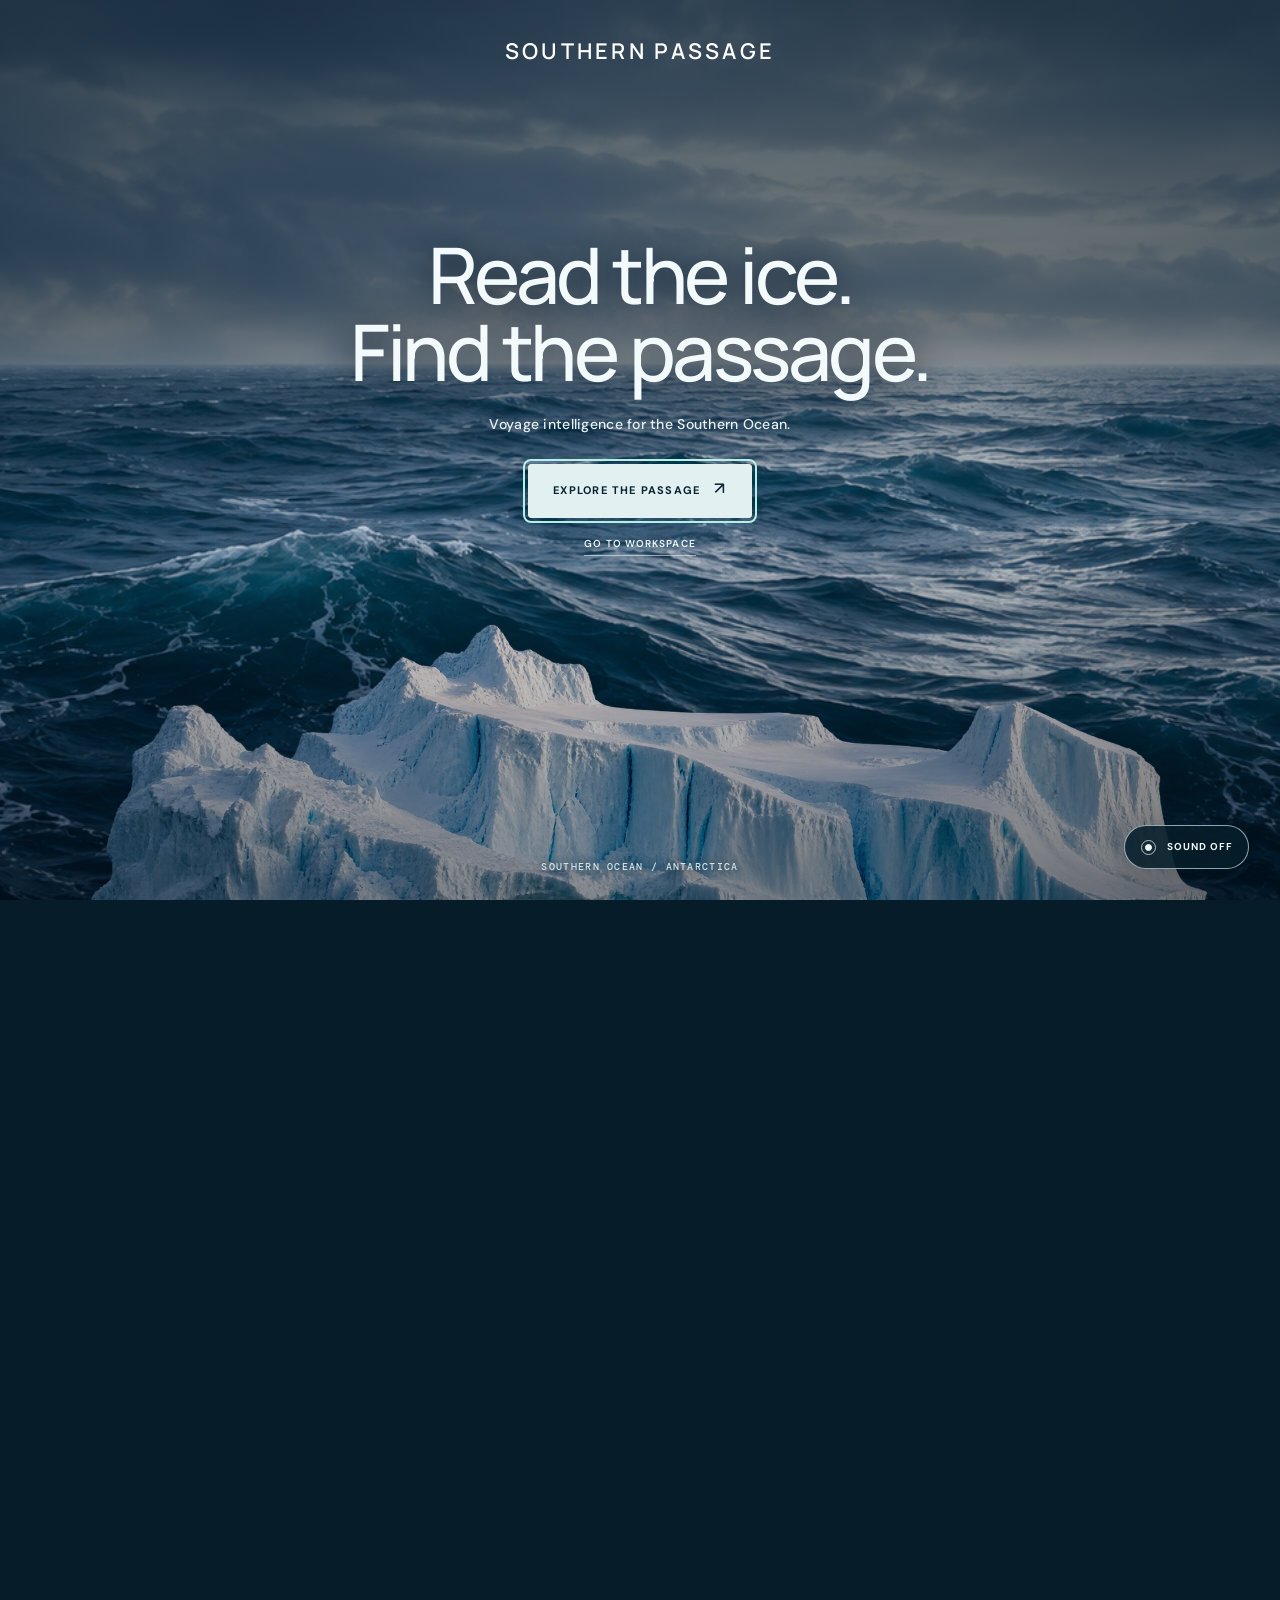
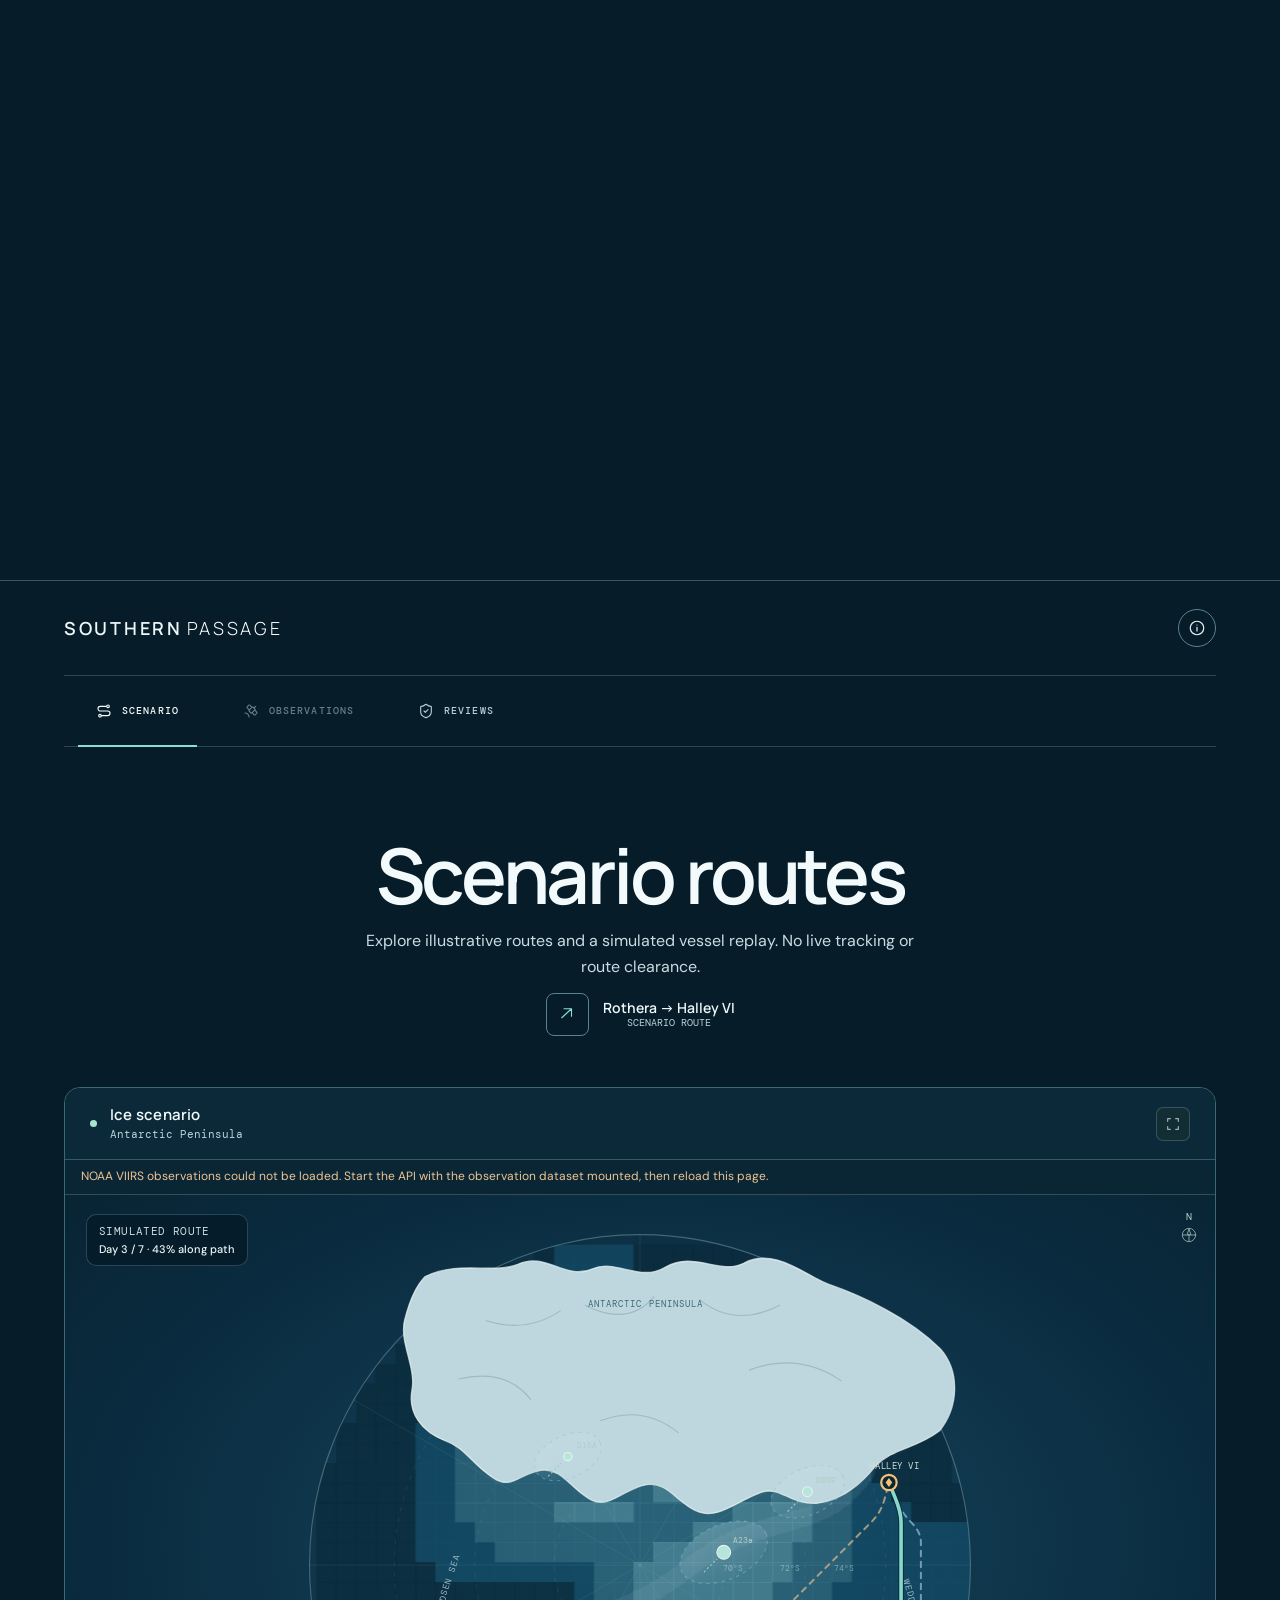
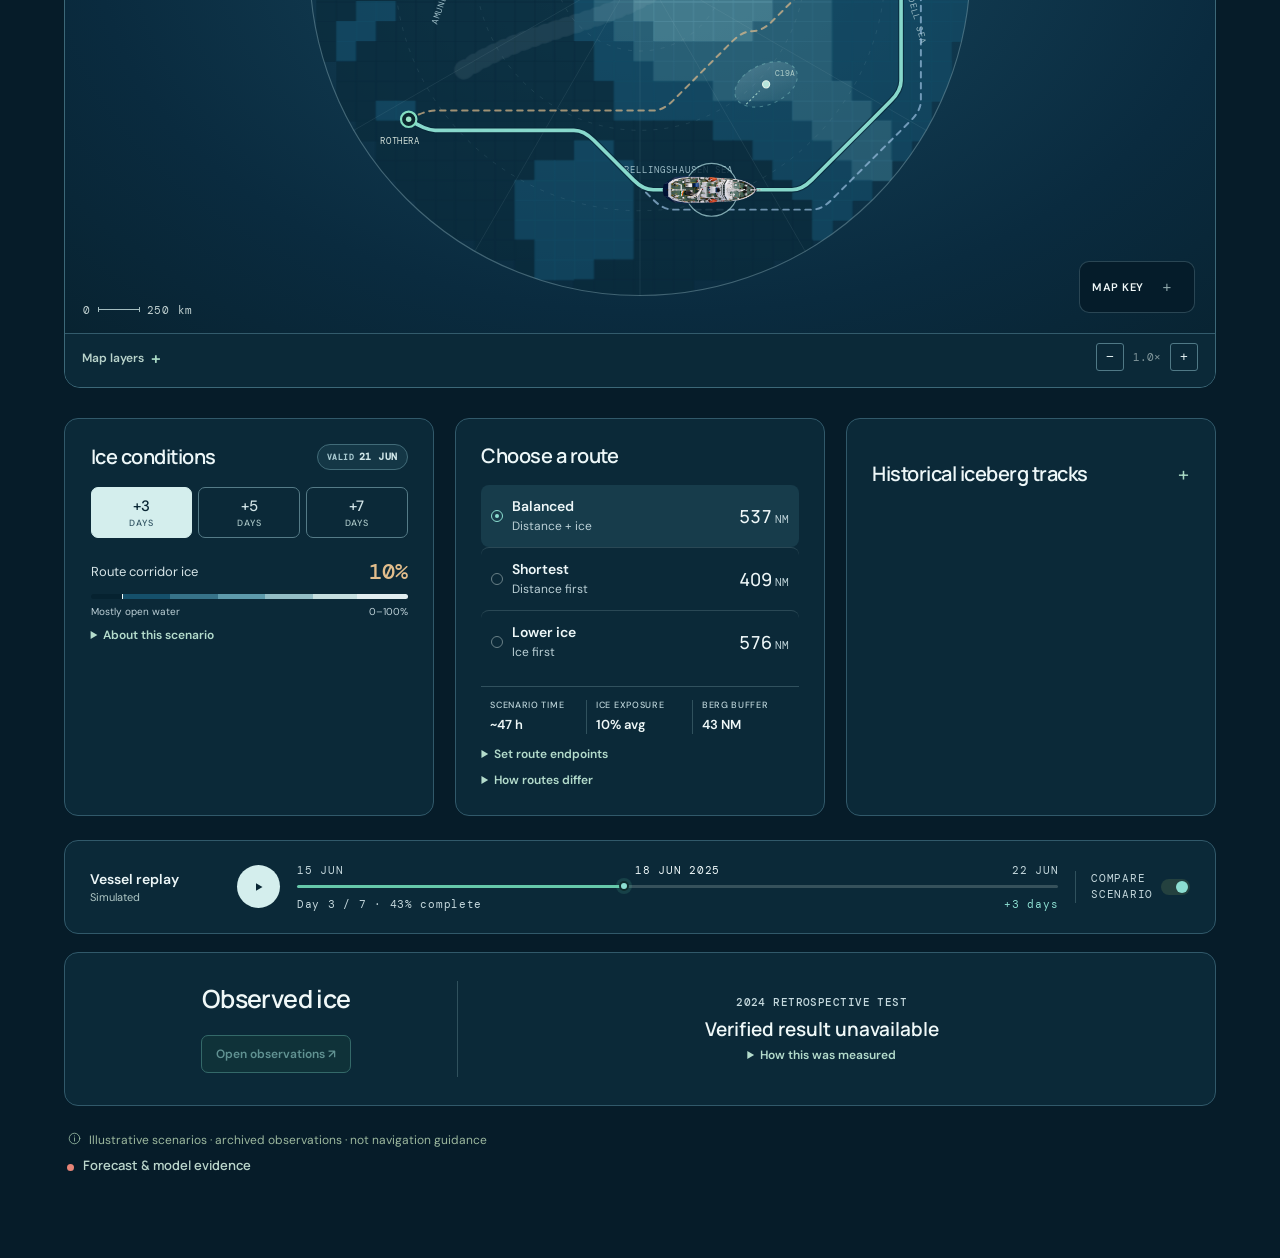
==== index.html @ dc2ab8ad "Release Southern Passage research product" ====
<!doctype html>
<html lang="en">
<head>
  <meta charset="utf-8">
  <meta name="viewport" content="width=device-width, initial-scale=1">
  <meta name="theme-color" content="#061c29">
  <meta name="description" content="Southern Passage brings Antarctic sea-ice observations, voyage scenarios, and research evidence into one planning workspace. Scenario routes are illustrative, not navigation guidance.">
  <title>Southern Passage</title>
  <link rel="preconnect" href="https://fonts.googleapis.com">
  <link rel="preconnect" href="https://fonts.gstatic.com" crossorigin>
  <link href="https://fonts.googleapis.com/css2?family=DM+Mono:wght@400;500&family=DM+Sans:wght@400;500;600;700&family=Manrope:wght@300;400;500;600;700&family=Space+Grotesk:wght@300;400;500;600;700&display=swap" rel="stylesheet">
  <link rel="stylesheet" href="styles.css">
  <link rel="stylesheet" href="refinement.css">
  <link rel="stylesheet" href="product.css">
  <link rel="stylesheet" href="orbital.css">
  <link rel="stylesheet" href="marine.css">
</head>
<body>
  <div class="experience-loader" id="experience-loader" aria-hidden="true"><span class="experience-loader__mark">SOUTHERN<span>PASSAGE</span></span><span class="experience-loader__line"></span><span class="experience-loader__status">OPENING THE SOUTHERN OCEAN</span></div>
  <div class="launch-screen" id="launch-screen" role="dialog" aria-modal="true" aria-labelledby="launch-title">
    <div class="launch-screen__image" aria-hidden="true"></div>
    <img class="launch-screen__iceberg" src="hero-iceberg.png" alt="" fetchpriority="high">
    <div class="launch-screen__shade" aria-hidden="true"></div>
    <span class="launch-screen__brand">SOUTHERN PASSAGE</span>
    <div class="launch-screen__content"><h1 id="launch-title">Read the ice.<br>Find the passage.</h1><p>Voyage intelligence for the Southern Ocean.</p><button id="launch-enter" type="button">EXPLORE THE PASSAGE <span aria-hidden="true">↗</span></button><a id="launch-skip" href="#workspace">GO TO WORKSPACE</a></div>
    <span class="launch-screen__edition">SOUTHERN OCEAN / ANTARCTICA</span>
  </div>
  <section class="experience" id="experience" aria-label="Southern Passage introduction">
    <div class="experience-stage">
      <div class="experience-image" role="img" aria-label="Illustrative Southern Ocean at twilight"></div>
      <div class="experience-sea-motion" aria-hidden="true"></div>
      <div class="experience-vignette" aria-hidden="true"></div>
      <img class="experience-iceberg" src="hero-iceberg.png" alt="" decoding="async">
      <div class="experience-coordinates" aria-hidden="true"><span>66° S / SOUTHERN OCEAN</span></div>
      <header class="experience-header"><a href="#experience" class="experience-brand" aria-label="Southern Passage introduction">SOUTHERN<span>PASSAGE</span></a><span class="experience-header__status">SEA ICE / VOYAGE CONTEXT</span><a class="experience-header__action" href="#workspace">OPEN WORKSPACE <span aria-hidden="true">↗</span></a></header>
      <div class="experience-title"><p class="experience-index">01 / 03 &nbsp;—&nbsp; THE SOUTHERN OCEAN</p><h1>THE ICE<br>IS MOVING.</h1><p class="experience-title__body">Know what surrounds your passage.</p></div>
      <div class="experience-second"><p>02 / 03 &nbsp;—&nbsp; THE VOYAGE</p><strong>SEE WHAT<br>LIES AHEAD.</strong><span>Follow a route through changing ice.</span></div>
      <div class="experience-third"><p>03 / 03 &nbsp;—&nbsp; THE DECISION</p><strong>CHOOSE WITH<br>EVIDENCE.</strong><span>Compare paths, inspect observations, review together.</span><a href="#workspace">ENTER THE WORKSPACE <span aria-hidden="true">↗</span></a></div>
      <div class="experience-footer"><span>ILLUSTRATIVE VISUAL / DATED DATA IN WORKSPACE</span><span class="experience-footer__prompt">SCROLL TO EXPLORE <span aria-hidden="true">↓</span></span><span>ANTARCTICA / 66° SOUTH</span></div>
      <div class="experience-progress" aria-hidden="true"><span></span></div>
    </div>
  </section>
  <div class="app-shell" id="workspace">
    <header class="topbar">
      <a class="brand" href="#" aria-label="Southern Passage home">
        <span class="brand-mark" aria-hidden="true"><svg viewBox="0 0 36 36"><path d="M18 3 31 29H5L18 3Z"/><path d="M11 24h14M14 18h8"/></svg></span>
        <span class="brand-name">SOUTHERN<span>PASSAGE</span></span>
      </a>
      <div class="top-actions"><span class="demo-label" aria-hidden="true">SCENARIO WORKSPACE</span><button class="icon-button" id="about-button" aria-label="About Southern Passage" title="About Southern Passage"><svg viewBox="0 0 24 24" aria-hidden="true"><circle cx="12" cy="12" r="9"/><path d="M12 11v5m0-8h.01"/></svg></button></div>
    </header>

    <main>
      <nav class="workspace-nav" aria-label="Work areas">
        <button class="workspace-nav__item is-active" id="nav-scenario" type="button" data-workspace-target="scenario" aria-current="page"><svg viewBox="0 0 24 24" aria-hidden="true"><circle cx="6" cy="19" r="2"/><path d="M8 19h9.5a3.5 3.5 0 0 0 0-7h-11a3.5 3.5 0 0 1 0-7H15"/><circle cx="18" cy="5" r="2"/></svg><span>Scenario</span></button>
        <button class="workspace-nav__item" id="nav-observations" type="button" data-workspace-target="observations" disabled aria-disabled="true" title="Checking the satellite archive"><svg viewBox="0 0 24 24" aria-hidden="true"><path d="m13.5 6.5-3.15-3.15a1.2 1.2 0 0 0-1.7 0l-2.3 2.3a1.2 1.2 0 0 0 0 1.7L9.5 10.5m7-3L19 5m-1.5 5.5 3.15 3.15a1.2 1.2 0 0 1 0 1.7l-2.3 2.3a1.2 1.2 0 0 1-1.7 0L13.5 14.5M9 21a6 6 0 0 0-6-6"/><path d="M9.35 10.65a1.2 1.2 0 0 0 0 1.7l2.3 2.3a1.2 1.2 0 0 0 1.7 0l4.3-4.3a1.2 1.2 0 0 0 0-1.7l-2.3-2.3a1.2 1.2 0 0 0-1.7 0z"/></svg><span>Observations</span></button>
        <button class="workspace-nav__item" id="nav-reviews" type="button" data-workspace-target="reviews"><svg viewBox="0 0 24 24" aria-hidden="true"><path d="M20 13c0 5-3.5 7.5-7.66 8.95a1 1 0 0 1-.67-.01C7.5 20.5 4 18 4 13V6a1 1 0 0 1 1-1c2 0 4.5-1.2 6.24-2.72a1.17 1.17 0 0 1 1.52 0C14.51 3.81 17 5 19 5a1 1 0 0 1 1 1z"/><path d="m9 12 2 2 4-4"/></svg><span>Reviews</span></button>
      </nav>
      <section class="workspace-head">
        <div><h1 id="page-title">Scenario routes<em id="page-title-accent"></em></h1><p class="intro" id="page-intro">Explore illustrative routes and a simulated vessel replay. No live tracking or route clearance.</p></div>
        <div class="voyage-summary"><div class="voyage-icon" aria-hidden="true"><svg viewBox="0 0 24 24"><path d="M5 17 18 5M8 5h10v10"/></svg></div><div><strong id="route-endpoints-label">Rothera → Halley VI</strong><span class="subtle">Scenario route</span></div></div>
      </section>

      <section class="dashboard" aria-label="Voyage planning workspace">
        <div class="map-panel panel">
          <div class="map-topline">
            <div class="map-title"><span class="status-pip"></span><div><strong id="map-title-text">Ice scenario</strong><span id="map-subtitle-text">Antarctic Peninsula</span></div></div>
            <div class="map-controls"><button class="control-button" id="observations-button" type="button" aria-pressed="false" disabled>OBSERVED DATA</button><span class="control-button projection-label"><span class="projection-dot" aria-hidden="true"></span> POLAR VIEW</span><button class="control-button" id="fullscreen-button" title="Expand map" aria-label="Expand map"><svg viewBox="0 0 18 18" aria-hidden="true"><path d="M6 3H3v3M12 3h3v3M3 12v3h3m9-3v3h-3"/></svg></button></div>
          </div>
          <div class="observation-controls" id="observation-controls" hidden><label for="observation-date">Satellite observation</label><select id="observation-date"></select><button class="observation-forecast-toggle" id="observation-forecast-toggle" type="button" disabled>Preview next day</button><span id="observation-time-note" role="status" aria-live="polite">Dated satellite archive</span><details class="observation-provenance"><summary>Source &amp; freshness details</summary><p id="observation-provenance-text"></p></details></div>
          <p class="observation-error" id="observation-load-error" role="status" aria-live="polite" hidden></p>
          <div class="map-canvas" id="map-canvas">
            <div class="map-stamp"><span id="map-stamp-label">SIMULATED ROUTE</span><b id="vessel-map-status">Day 0 / 7 · 0% along path</b></div>
            <svg id="polar-map" viewBox="145 20 670 670" role="img" tabindex="0" aria-label="Schematic polar view showing illustrative sea ice, iceberg ranges, and candidate routes. Select a route endpoint control, then choose open water on this map."></svg>
            <canvas id="observation-map" class="observation-canvas" hidden role="img" aria-label="Observed NOAA VIIRS sea-ice concentration grid"></canvas>
            <svg id="observation-route-overlay" class="observation-route-overlay" hidden aria-hidden="true"><path id="observation-context-band"></path><path id="observation-route-path"></path></svg>
            <svg id="route-candidate-overlay" class="route-candidate-overlay" hidden aria-hidden="true"><path id="candidate-path-shortest"></path><path id="candidate-path-tradeoff"></path><path id="candidate-path-low-ice"></path></svg>
            <div class="observation-colorbar" aria-hidden="true"><span id="observation-colorbar-label">Observed sea ice</span><i></i><div><b>0%</b><b>50%</b><b>100%</b></div></div>
            <div class="map-scale"><span>0</span><i></i><span>250 km</span></div>
            <div class="map-orientation"><span>N</span><b><svg viewBox="0 0 24 24" aria-hidden="true"><circle cx="12" cy="12" r="8"/><path d="m12 5 2.2 6.1L12 12l-2.2-.9L12 5Zm0 14v-7m-7 0h14"/></svg></b></div>
          <div class="map-legend collapsed"><div class="legend-head">MAP KEY <button id="legend-toggle" aria-label="Expand map key" aria-expanded="false">+</button></div><div class="legend-item"><i class="legend-ice"></i><span>Ice concentration</span><b>0-100%</b></div><div class="legend-item"><i class="legend-route"></i><span>Reviewed centerline</span></div><div class="legend-item" id="context-band-legend"><i class="legend-context-band"></i><span>Observation context band</span></div><div class="legend-item"><i class="legend-alt"></i><span>Other route options</span></div><div class="legend-item"><i class="legend-berg"></i><span>Illustrative iceberg drift range</span></div></div>
          </div>
          <div class="map-toolbar"><details class="layer-disclosure"><summary>Map layers</summary><div class="layer-tabs" role="group" aria-label="Map layers"><button class="layer-tab active" data-layer="ice" aria-pressed="true">ICE OUTLOOK <span class="toggle on"></span></button><button class="layer-tab active" data-layer="routes" aria-pressed="true">ROUTES <span class="toggle on"></span></button><button class="layer-tab active" data-layer="bergs" aria-pressed="true" aria-label="Toggle illustrative iceberg layer">BERGS <span class="toggle on"></span></button></div></details><div class="zoom-controls"><button id="zoom-out" aria-label="Zoom out">−</button><span>1.0×</span><button id="zoom-in" aria-label="Zoom in">+</button></div></div>
        </div>

        <section class="route-screen" id="route-screen" hidden aria-labelledby="route-screen-title">
          <div class="route-screen-heading"><h2 id="route-screen-title">Compare observed paths</h2><p>Dated ice grid only · not a route recommendation</p></div>
          <details class="route-tools"><summary>Set endpoints to compare paths</summary>
          <form id="route-candidate-form" novalidate>
            <fieldset class="route-endpoints"><legend>Choose endpoints inside the visible scene</legend>
              <label for="route-origin-lon">Origin longitude<input id="route-origin-lon" type="number" min="-180" max="180" step="any" inputmode="decimal" placeholder="e.g. -60.5" required></label>
              <label for="route-origin-lat">Origin latitude<input id="route-origin-lat" type="number" min="-90" max="90" step="any" inputmode="decimal" placeholder="e.g. -66.0" required></label>
              <label for="route-destination-lon">Destination longitude<input id="route-destination-lon" type="number" min="-180" max="180" step="any" inputmode="decimal" placeholder="e.g. -59.5" required></label>
              <label for="route-destination-lat">Destination latitude<input id="route-destination-lat" type="number" min="-90" max="90" step="any" inputmode="decimal" placeholder="e.g. -66.0" required></label>
            </fieldset>
            <details class="route-time-assumptions"><summary>Research time assumptions</summary><div class="route-time-fields"><label for="research-open-speed">Open-water speed, kn<input id="research-open-speed" type="number" min="0.1" max="25" step="0.1" inputmode="decimal" value="10" required></label><label for="research-ice-speed">Ice-affected speed, kn<input id="research-ice-speed" type="number" min="0.1" max="12" step="0.1" inputmode="decimal" value="3" required></label></div><p>Editable assumptions, not a vessel profile. A linear ice-to-speed relation and ±20% speed sweep show sensitivity, not an ETA or confidence interval. At 70% observed ice the calculation is withheld. Fuel needs a documented ship-specific burn curve.</p></details>
            <div class="route-candidate-action"><p>Coordinates are WGS84 decimal degrees. Both endpoints must fall on valid observed pixels.</p><button class="primary-button" id="route-candidate-submit" type="submit">Compare observed paths</button></div>
            <p id="route-candidate-error" role="alert" hidden></p>
          </form>
          <section class="route-candidate-results" id="route-candidate-results" hidden aria-labelledby="route-candidate-results-title" aria-live="polite">
            <h3 id="route-candidate-results-title">Three observed-grid objectives</h3>
            <p class="route-screen-caveat">Observed ice paths with a hypothetical time range from the speeds you entered. Neither the range nor the path is a vessel ETA or navigation recommendation.</p>
            <div class="route-candidate-table-wrap"><table class="route-candidate-table"><thead><tr><th scope="col">Objective</th><th scope="col">Grid distance</th><th scope="col">Distance-weighted SIC</th><th scope="col">Research time</th><th scope="col">How it is scored</th></tr></thead><tbody id="route-candidate-body"></tbody></table></div>
            <p id="route-time-method" class="route-screen-provenance"></p>
            <details class="route-candidate-sensitivity" id="route-candidate-sensitivity" hidden><summary>How sensitive is this comparison?</summary><p id="route-candidate-sensitivity-result"></p><p>Only these three fixed paths are re-scored if observed ice concentration were 5 percentage points lower or higher everywhere. This is a hypothetical check, not a forecast, re-routing, or navigation recommendation.</p></details>
            <p id="route-candidate-provenance" class="route-screen-provenance"></p>
          </section>
          <details class="route-secondary-review">
            <summary>Review an existing route line</summary>
          <form id="route-exposure-form" novalidate>
            <label class="route-screen-name" for="route-screen-name">Route label<input id="route-screen-name" name="route_id" maxlength="120" value="Route review" autocomplete="off"></label>
            <label class="route-screen-coordinates" for="route-screen-coordinates">Route waypoints<textarea id="route-screen-coordinates" name="coordinates" rows="4" maxlength="12000" required spellcheck="false" placeholder="-60.20, -66.00&#10;-59.80, -66.00" aria-describedby="route-screen-help"></textarea><span id="route-screen-help">Enter 2–500 WGS84 longitude, latitude pairs, one per line. Example coordinates show the format only; they are not a recommended route.</span></label>
            <details class="route-research-profile"><summary>Research vessel limits <span>Optional · unverified</span></summary><p>Compare observed ice with limits you enter. This does not verify a Polar Water Operational Manual or assess navigability.</p><div class="route-research-profile__fields"><label for="research-profile-label">Profile label<input id="research-profile-label" maxlength="120" placeholder="Vessel research profile" autocomplete="off"></label><label for="research-max-sic">Maximum observed ice, %<input id="research-max-sic" type="number" min="0" max="100" step="0.1" inputmode="decimal" placeholder="Enter limit"></label><label for="research-min-coverage">Minimum data coverage, %<input id="research-min-coverage" type="number" min="0" max="100" step="0.1" inputmode="decimal" placeholder="Enter minimum"></label></div></details>
            <div class="route-screen-options"><label for="route-analysis-half-width">Context band, km each side<select id="route-analysis-half-width" name="analysis_half_width_km" aria-describedby="route-band-help"><option value="0">Line only</option><option value="2.5">2.5 km</option><option value="5" selected>5 km</option><option value="10">10 km</option><option value="20">20 km</option></select><span id="route-band-help">A map-data swath, not a vessel-specific clearance width.</span></label><button class="primary-button" id="route-screen-submit" type="submit">Review observed ice</button><p id="route-screen-error" role="alert" hidden></p></div>
          </form>
          <section class="route-screen-result" id="route-screen-result" hidden aria-labelledby="route-screen-result-title">
            <h3 id="route-screen-result-title">Observed route context</h3>
            <p class="route-screen-caveat">The band summarizes pixels beside the line only. It is not vessel-specific, does not assess navigation suitability, and may contain observation gaps.</p>
            <div class="route-evidence-brief" id="route-evidence-brief" role="status" aria-live="polite"><strong>Evidence status</strong><span id="route-evidence-status">Awaiting route review</span><small id="route-evidence-reason"></small></div>
            <dl class="route-screen-metrics"><div><dt>Line length</dt><dd id="route-result-length">-</dd></div><div><dt>Band data coverage</dt><dd id="route-result-coverage">-</dd></div><div><dt>Band mean SIC</dt><dd id="route-result-mean">-</dd></div><div><dt>Band 95th percentile</dt><dd id="route-result-p95">-</dd></div><div><dt>Centerline mean</dt><dd id="route-result-line-mean">-</dd></div></dl>
            <details class="route-provenance"><summary>Source details</summary><p id="route-result-provenance" class="route-screen-provenance"></p></details>
            <details class="route-sensitivity"><summary>What could change this picture?</summary><p id="route-fragility-summary"></p><p id="route-vessel-screen"></p><p class="route-screen-caveat">The ±5-point ice change is a sensitivity check, not a forecast range. No route is cleared for navigation.</p></details>
            <div class="route-review-export"><button id="route-export-button" type="button">Download review packet</button><button id="route-geojson-button" type="button">Download map data</button><button id="file-case-button" type="button" disabled>File for review</button><span id="route-export-status" role="status" aria-live="polite">Includes source hashes and a human-review status.</span></div>
            <div class="route-profile-wrap"><table class="route-profile"><caption>Context-band observations by 5 km of route</caption><thead><tr><th scope="col">Distance</th><th scope="col">Mean SIC</th><th scope="col">Local maximum</th><th scope="col">Band coverage</th></tr></thead><tbody id="route-profile-body"></tbody></table></div>
          </section>
          </details>
          </details>
        </section>
        <aside class="insights-column">
          <section class="panel outlook-panel">
            <div class="section-top"><h2>Ice conditions</h2><div class="outlook-valid"><small>VALID</small><span class="forecast-date" id="forecast-date">18 JUN</span></div></div>
            <div class="horizon-row" aria-label="Forecast horizon"><button class="horizon active" data-day="3" aria-pressed="true">+3 <small>DAYS</small></button><button class="horizon" data-day="5" aria-pressed="false">+5 <small>DAYS</small></button><button class="horizon" data-day="7" aria-pressed="false">+7 <small>DAYS</small></button></div>
            <div class="ice-stat"><div class="ice-stat-head"><span>Route corridor ice</span><strong id="ice-value">—</strong></div><div class="meter"><i id="ice-meter"></i></div><div class="stat-foot"><span id="ice-label">Loading scenario</span><span>0–100%</span></div></div>
            <details class="scenario-method"><summary>About this scenario</summary><div class="edge-note"><span class="edge-icon" aria-hidden="true"><svg viewBox="0 0 18 18"><path d="M2 13.5 6 9l3 2 6-6M11.5 5H15v3.5"/></svg></span><span><b>Ice edge</b><small id="edge-note">Illustrative change</small></span><span class="edge-arrow" aria-hidden="true"><svg viewBox="0 0 16 16"><path d="M3 12 12 3M6 3h6v6"/></svg></span></div><div class="uncertainty-note"><span class="uncertainty-symbol" aria-hidden="true"><svg viewBox="0 0 18 18"><circle cx="9" cy="9" r="6.5" stroke-dasharray="2 2"/><circle cx="9" cy="9" r="2"/></svg></span><span><b>Uncertainty grows with lead time</b><small>Shaded range widens</small></span></div></details>
          </section>

          <section class="panel route-panel">
            <div class="section-top"><h2>Choose a route</h2><span class="route-count">3 OPTIONS</span></div>
            <div class="route-options" id="route-options">
              <button class="route-option selected" data-route="balanced" aria-pressed="true"><span class="route-radio"></span><span class="route-copy"><b>Balanced</b><small>Distance + ice</small></span><span class="route-number"><b id="balanced-distance">—</b><small>NM</small></span></button>
              <button class="route-option" data-route="fast" aria-pressed="false"><span class="route-radio"></span><span class="route-copy"><b>Shortest</b><small>Distance first</small></span><span class="route-number"><b id="fast-distance">—</b><small>NM</small></span></button>
              <button class="route-option" data-route="safer" aria-pressed="false"><span class="route-radio"></span><span class="route-copy"><b>Lower ice</b><small>Ice first</small></span><span class="route-number"><b id="safer-distance">—</b><small>NM</small></span></button>
            </div>
            <div class="route-detail"><div><span class="detail-label">SCENARIO TIME</span><b id="transit-value">—</b></div><div><span class="detail-label">ICE EXPOSURE</span><b id="exposure-value">—</b></div><div><span class="detail-label">BERG BUFFER</span><b id="buffer-value">—</b></div></div>
            <details class="route-customizer"><summary>Set route endpoints</summary><p>Choose a point, then click open water on the schematic map. All three route options update.</p><div class="route-customizer__actions"><button type="button" data-endpoint="origin" aria-pressed="false">Set departure</button><button type="button" data-endpoint="destination" aria-pressed="false">Set arrival</button><button type="button" id="reset-endpoints">Reset</button></div><span id="endpoint-status" role="status" aria-live="polite">Rothera to Halley VI</span></details>
            <details class="route-method"><summary>How routes differ</summary><div class="route-explanation" id="route-explanation"><span class="spark" aria-hidden="true"><svg viewBox="0 0 12 12"><circle cx="6" cy="6" r="4.5"/><path d="M6 5.4v3M6 3.3v.1"/></svg></span><span>Balancing transit distance with ice exposure along the corridor.</span></div></details>
          </section>

          <section class="panel berg-panel" aria-labelledby="iceberg-tracks-title">
            <details class="berg-disclosure"><summary class="section-top"><h2 id="iceberg-tracks-title">Historical iceberg tracks</h2><span class="route-count" id="iceberg-track-count">LOADING</span></summary>
            <p class="berg-status" id="iceberg-track-status" role="status" aria-live="polite">Checking the verified BYU/NIC archive…</p>
            <div id="iceberg-track-list" aria-label="Source-measured iceberg tracks"></div>
            <p class="berg-footnote">Large-iceberg observations only, through <time datetime="2025-04-22">22 Apr 2025</time>. Not live positions, a complete census, or drift forecasts. <a class="berg-source" href="https://www.scp.byu.edu/iceberg/default.html" target="_blank" rel="noopener noreferrer">BYU/NIC source</a></p>
            </details>
          </section>
        </aside>
      </section>

      <section class="timeline panel" id="scenario-timeline">
        <div class="timeline-label"><strong>Vessel replay</strong><span>Simulated</span></div>
        <button class="play-button" id="play-button" aria-label="Play simulated vessel replay"><svg class="play-icon" viewBox="0 0 12 12" aria-hidden="true"><path d="M3 2.2 9.5 6 3 9.8Z"/></svg></button>
        <div class="timeline-track-wrap"><div class="timeline-dates"><span>15 JUN</span><b id="timeline-date">18 JUN 2025</b><span>22 JUN</span></div><input id="timeline" type="range" min="0" max="7" step="0.01" value="3" aria-label="Move the simulated vessel through the seven-day voyage"><div class="timeline-caption"><span id="timeline-vessel-status">Day 3 of 7 · 43% along selected path</span><span><i id="timeline-window">+3 days</i></span></div></div>
        <div class="compare-control"><span>COMPARE<br>SCENARIO</span><button id="compare-toggle" class="switch on" role="switch" aria-checked="true" aria-label="Compare illustrative fields"><i></i></button></div>
      </section>
      <section class="replay-evidence" aria-labelledby="replay-evidence-title">
        <div class="replay-evidence__intro"><h2 id="replay-evidence-title">Observed ice</h2><button type="button" id="replay-observation-button" disabled>Open observations <span aria-hidden="true">↗</span></button></div>
        <div class="replay-evidence__result" id="motion-evidence" data-state="loading"><span class="replay-evidence__label">2024 RETROSPECTIVE TEST</span><strong id="motion-evidence-value">Checking result…</strong><div class="evidence-figures"><div><b id="motion-mae">—</b><span>MAE vs persistence</span></div><div><b id="motion-rmse">—</b><span>RMSE vs persistence</span></div></div><details class="evidence-method"><summary>How this was measured</summary><p id="motion-evidence-detail" role="status" aria-live="polite">Loading the checksum-pinned research report from the local API.</p><a id="motion-evidence-link" href="#" hidden>Full result and provenance</a></details></div>
      </section>
      <div class="review-view-heading"><h1>Review cases</h1><p>Inspect evidence and record independent sign-offs through the ministry identity gateway.</p></div>
      <details class="review-workflow panel" id="review-workflow-panel">
        <summary><span><h2>Review governance</h2><small>SSO identity · independent gates · traceable evidence</small></span><span class="review-state" id="review-workflow-state">Checking access</span></summary>
        <div class="review-content">
          <p id="review-workflow-message" role="status" aria-live="polite">Checking the portal review service.</p>
          <div id="review-workflow-body" hidden>
            <div class="review-toolbar"><span id="review-actor"></span><button id="review-refresh" type="button">Refresh cases</button></div>
            <div class="review-layout"><div class="review-case-list" id="review-case-list" aria-label="Review cases"></div><div class="review-detail" id="review-case-detail"><p>Select a case to inspect its evidence and review gates.</p></div></div>
            <form id="review-decision-form" hidden>
              <h3>Record a gate review</h3><p>The sign-off attests that a named reviewer assessed the cited evidence. It does not clear a vessel or route.</p>
              <div class="review-form-grid"><label>Review gate<select id="review-gate" required></select></label><label>Decision<select id="review-decision" required><option value="reviewed">Reviewed</option><option value="blocked">Blocked</option><option value="changes_required">Changes required</option></select></label></div>
              <label>Evidence record ID<input id="review-record-id" maxlength="120" placeholder="DMS/record-identifier" autocomplete="off"></label>
              <label>Evidence file SHA-256<input id="review-record-sha" maxlength="64" pattern="[0-9a-f]{64}" placeholder="64 lowercase hexadecimal characters" autocomplete="off" spellcheck="false"></label>
              <label>Rationale<textarea id="review-rationale" minlength="30" maxlength="2000" rows="3" required placeholder="State what you checked, the remaining limits, and why you chose this decision."></textarea></label>
              <div class="review-form-actions"><button id="review-submit" type="submit">Record review</button><span id="review-submit-status" role="status" aria-live="polite"></span></div>
            </form>
          </div>
          <p class="review-boundary">A packaged case is a process record for further ministry assessment, never navigation clearance.</p>
        </div>
      </details>
      <div class="prototype-note"><span aria-hidden="true"><svg viewBox="0 0 16 16"><circle cx="8" cy="8" r="6.5"/><path d="M8 7.2v4M8 4.8v.1"/></svg></span><span class="prototype-copy">Illustrative scenarios · archived observations · not navigation guidance</span></div>
      <details class="research-status">
        <summary><span class="research-status__indicator" id="research-status-indicator" aria-hidden="true"></span><span id="research-status-title">Forecast &amp; model evidence</span></summary>
        <p id="transect-evidence-message" role="status" aria-live="polite">Checking prospective forecast evidence.</p>
        <p id="research-status-message" role="status" aria-live="polite">Checking local research API. The map remains illustrative and does not use this model.</p>
      </details>
    </main>
  </div>

  <dialog id="info-dialog" class="modal"><form method="dialog"><button class="modal-close" aria-label="Close">×</button><h2>About Southern Passage</h2><p>Southern Passage brings voyage scenarios, dated sea-ice observations, and research evidence into one planning workspace.</p><p>The voyage map and route metrics are illustrative. The observed-data view summarizes a user-supplied line against a dated satellite snapshot. Neither view provides vessel-specific passability or navigation advice.</p><div class="modal-sources"><b>Data sources and research candidates</b><span>NOAA/NSIDC SIC · NOAA VIIRS · NSIDC ice motion · ERA5 · Copernicus Marine · BYU/NIC iceberg tracks</span></div><button class="primary-button" value="close">Understood</button></form></dialog>
  <div class="aesthetic-cursor" aria-hidden="true"><span></span></div>
  <button class="sound-toggle" id="sound-toggle" type="button" aria-label="Enable water sounds" aria-pressed="false" title="Water sounds off"><span class="sound-toggle__icon" aria-hidden="true">◌</span><span class="sound-toggle__label">SOUND OFF</span></button>
  <script src="app.js"></script>
  <script src="review-workflow.js"></script>
  <script src="experience.js"></script>
  <script src="marine-interactions.js"></script>
</body>
</html>
---- styles.css ----
:root{--ink:#e7f0f2;--muted:#82949c;--muted2:#a9b8be;--line:rgba(171,201,207,.13);--panel:#0b1e29;--panel2:#0e2430;--bg:#06151f;--mint:#85dbc3;--mint2:#56bca3;--cyan:#66c7db;--ice:#63bcd6;--ice-light:#9de3ea;--orange:#edb777;--red:#e68477;--mono:'DM Mono',monospace;--sans:'DM Sans',sans-serif;--display:'Manrope',sans-serif}*{box-sizing:border-box}html{background:var(--bg);color:var(--ink);font-family:var(--sans);font-size:14px}body{margin:0;min-width:360px;background:radial-gradient(ellipse at 72% 0%,#0a202c 0%,var(--bg) 55%);min-height:100vh}.app-shell{max-width:1680px;margin:0 auto;padding:0 42px}.topbar{height:72px;display:flex;align-items:center;justify-content:space-between;border-bottom:1px solid var(--line)}.brand{display:flex;align-items:center;gap:11px;text-decoration:none;color:var(--ink)}.brand-mark{width:32px;height:32px;border-radius:9px;background:#12313b;display:grid;place-items:center}.brand-mark svg{width:23px;fill:none;stroke:var(--mint);stroke-width:1.6;stroke-linecap:round;stroke-linejoin:round}.brand-name{font:700 13px var(--display);letter-spacing:.085em}.brand-name span{color:#92a4a9;margin-left:4px;font-weight:500}.top-context,.eyebrow,.demo-label,.control-button,.layer-tab,.route-count,.detail-label,.map-legend,.map-stamp,.map-scale,.map-orientation,.timeline-dates,.timeline-caption,.compare-control,footer{font-family:var(--mono);letter-spacing:.065em}.top-context{font-size:10px;color:#92aaaF;display:flex;align-items:center;gap:9px}.live-dot,.status-pip{width:7px;height:7px;background:var(--mint);display:inline-block;border-radius:50%;box-shadow:0 0 10px #71dfbf66}.context-divider{color:#526a74}.top-actions{display:flex;align-items:center;gap:16px}.demo-label{color:#bdc9a4;font-size:9px;padding:7px 9px;background:#1d2d29;border:1px solid #61745046;border-radius:4px}.demo-icon{color:#b2cd82;margin-right:5px}.icon-button,.help-button{background:transparent;border:1px solid var(--line);color:#9bacb1;border-radius:50%;width:25px;height:25px;font:500 12px var(--sans);cursor:pointer}.avatar{background:#213d49;color:#b7d5d6;border-radius:50%;width:30px;height:30px;display:grid;place-items:center;font:10px var(--mono)}main{padding-top:28px}.workspace-head{display:flex;justify-content:space-between;align-items:flex-end;margin-bottom:24px}.eyebrow{font-size:9px;color:#8ca2a8;margin:0 0 9px}.workspace-head h1{font:600 29px/1.12 var(--display);letter-spacing:-.04em;margin:0;color:#edf4f2}.workspace-head h1 em{font-style:normal;color:var(--mint)}.intro{margin:10px 0 0;color:#9aadb2;font-size:12px;max-width:410px}.voyage-summary{width:350px;display:flex;gap:12px;align-items:center;padding:12px 14px;background:linear-gradient(120deg,#102832,#0b202a);border:1px solid var(--line);border-radius:7px}.voyage-icon{height:35px;width:35px;display:grid;place-items:center;background:#153b3b;color:var(--mint);font-size:18px;border-radius:5px}.voyage-summary .eyebrow{font-size:8px;margin-bottom:2px}.voyage-summary strong,.voyage-summary .subtle{display:block}.voyage-summary strong{font:600 13px var(--display)}.subtle{font-size:10px;color:var(--muted);margin-top:3px}.text-button{border:0;background:transparent;color:var(--mint);font:500 10px var(--sans);cursor:pointer;margin-left:auto;white-space:nowrap}.text-button span{font-size:14px;margin-left:3px}.dashboard{display:grid;grid-template-columns:minmax(520px,1.74fr) minmax(365px,.91fr);gap:15px;align-items:stretch}.panel{background:linear-gradient(145deg,rgba(13,33,44,.97),rgba(9,26,36,.98));border:1px solid var(--line);border-radius:7px}.map-panel{overflow:hidden;min-width:0}.map-topline{height:59px;display:flex;align-items:center;justify-content:space-between;padding:0 17px;border-bottom:1px solid var(--line)}.map-title{display:flex;align-items:center;gap:10px}.map-title>div>*{display:block}.map-title strong{font:600 12px var(--display)}.map-title span:not(.status-pip){font-size:10px;color:var(--muted);margin-top:3px}.map-controls{display:flex;gap:7px}.control-button{display:flex;align-items:center;gap:7px;background:#102631;border:1px solid var(--line);border-radius:4px;color:#8da1a7;padding:7px 9px;font-size:8px;cursor:pointer}.control-button:hover{border-color:#448b84;color:var(--mint)}.control-button:not(:first-child){font-size:14px;padding:4px 8px}.map-canvas{position:relative;min-height:555px;height:calc(100vh - 326px);max-height:760px;overflow:hidden;background:radial-gradient(ellipse at 50% 50%,#0c2c3a 0%,#092431 55%,#071a25 100%)}#polar-map{width:100%;height:100%;position:absolute;inset:0}.map-stamp{position:absolute;z-index:2;left:17px;top:14px;display:grid;gap:4px;color:#8ba1a8;font-size:8px}.map-stamp b{color:#b2c0b8;font-size:8px;font-weight:400}.map-scale{position:absolute;bottom:16px;left:18px;color:#8aa1a8;font-size:8px;display:flex;align-items:center;gap:7px}.map-scale i{width:42px;height:1px;background:#a4bdc0;position:relative}.map-scale i:before,.map-scale i:after{content:'';position:absolute;height:5px;width:1px;background:#a4bdc0;top:-2px}.map-scale i:after{right:0}.map-orientation{position:absolute;right:16px;top:15px;display:grid;justify-items:center;gap:2px;color:#82999e;font-size:8px}.map-orientation b{font-size:20px;font-weight:400}.map-legend{position:absolute;z-index:3;right:13px;bottom:14px;background:#091a22eF;border:1px solid #8aaeb329;border-radius:5px;padding:10px 11px;width:212px;font-size:8px;color:#a6b6b8;backdrop-filter:blur(9px)}.legend-head{display:flex;justify-content:space-between;color:#ced8d5;font-size:8px;margin-bottom:9px}.legend-head button{background:none;border:0;color:#92abae;font-size:15px;line-height:10px;cursor:pointer}.legend-item{display:flex;align-items:center;gap:7px;margin:8px 0}.legend-item b{margin-left:auto;color:#879da2;font-weight:400}.legend-ice{height:7px;width:47px;border-radius:9px;background:linear-gradient(90deg,#5eb6d0,#83c9d2,#c0e2d4,#e2c496)}.legend-route,.legend-alt,.legend-berg{height:2px;width:18px;background:var(--mint);display:inline-block;border-radius:3px}.legend-alt{background:repeating-linear-gradient(90deg,#eab778 0 3px,transparent 3px 5px)}.legend-berg{background:#80bac2}.map-legend.collapsed .legend-item{display:none}.map-toolbar{height:43px;padding:0 14px;display:flex;justify-content:space-between;align-items:center;border-top:1px solid var(--line)}.layer-tabs{display:flex;height:100%;gap:4px}.layer-tab{border:0;background:transparent;color:#798f95;font-size:8px;padding:0 9px;cursor:pointer;display:flex;align-items:center;gap:7px;border-bottom:2px solid transparent}.layer-tab.active{color:#b8c9c7;border-bottom-color:var(--mint2)}.toggle{width:18px;height:10px;background:#344850;border-radius:10px;position:relative}.toggle:after{content:'';position:absolute;width:6px;height:6px;border-radius:50%;background:#819399;left:2px;top:2px;transition:.2s}.toggle.on{background:#22534e}.toggle.on:after{left:10px;background:var(--mint)}.zoom-controls{display:flex;align-items:center;gap:9px;color:#82979c;font:9px var(--mono)}.zoom-controls button{background:transparent;color:#b6c5c6;border:1px solid var(--line);border-radius:3px;width:21px;height:21px;cursor:pointer}.insights-column{display:flex;flex-direction:column;gap:12px;min-width:0}.outlook-panel,.route-panel,.berg-panel{padding:14px 15px}.section-top{display:flex;align-items:center;justify-content:space-between}.section-top .eyebrow{margin:0 0 3px;font-size:8px}.section-top h2{font:600 14px var(--display);letter-spacing:-.02em;margin:0}.help-button{width:19px;height:19px;font-size:10px}.horizon-row{display:flex;gap:5px;align-items:center;margin-top:14px}.horizon{border:1px solid var(--line);background:#0a1b24;color:#9babb0;padding:6px 9px;border-radius:4px;font:500 12px var(--mono);cursor:pointer}.horizon small{font-size:7px;color:#84979c;margin-left:2px}.horizon.active{color:var(--mint);border-color:#438d7d;background:#112e32}.forecast-date{margin-left:auto;color:#91a6a8;font:9px var(--mono)}.ice-stat{margin-top:14px}.ice-stat-head{display:flex;align-items:center;justify-content:space-between;color:#a8b7b9;font-size:10px}.ice-stat-head strong{font:500 15px var(--mono);color:#e3c089}.meter{height:5px;background:linear-gradient(90deg,#5aaec1 0%,#70c3bf 45%,#d7b478 100%);border-radius:4px;margin-top:8px;overflow:hidden}.meter i{display:block;height:100%;width:40%;background:#203843b8;border-right:1px solid #eff4df;transition:width .3s}.stat-foot{display:flex;justify-content:space-between;color:#748b91;font:8px var(--mono);margin-top:6px}.edge-note,.uncertainty-note{display:flex;align-items:center;gap:9px;border-top:1px solid var(--line);margin-top:12px;padding-top:10px}.edge-icon{font-size:19px;color:var(--cyan);width:19px;text-align:center}.edge-note>span:nth-child(2),.uncertainty-note>span:nth-child(2){display:grid;gap:2px;flex:1}.edge-note b,.uncertainty-note b{font-size:9px;font-weight:600;color:#bdc9c7}.edge-note small,.uncertainty-note small{font-size:8px;color:#82979c}.edge-arrow{color:#8baba9;font-size:13px}.uncertainty-note{margin-top:9px;padding-top:8px}.uncertainty-symbol{color:#b49acb;font-size:17px;width:19px;text-align:center}.route-panel{padding-bottom:12px}.route-count{color:#7f969a;font-size:8px}.route-options{margin-top:11px}.route-option{display:flex;width:100%;align-items:center;gap:9px;padding:8px 2px;text-align:left;background:transparent;border:0;border-top:1px solid #8eafb014;color:var(--ink);cursor:pointer}.route-option:first-child{border-top:0}.route-radio{width:12px;height:12px;border:1px solid #698087;border-radius:50%;position:relative;flex:none}.route-option.selected .route-radio{border-color:var(--mint)}.route-option.selected .route-radio:after{content:'';position:absolute;inset:3px;background:var(--mint);border-radius:50%}.route-copy{display:grid;gap:3px;flex:1}.route-copy>b{font:600 10px var(--sans);display:flex;align-items:center;gap:6px}.route-copy small{font-size:8px;color:#87999e}.tag-recommended{font:7px var(--mono);color:#87d7bd;font-style:normal;background:#173731;padding:3px 4px;border-radius:2px}.route-number{text-align:right;display:flex;align-items:baseline;gap:3px}.route-number b{font:500 13px var(--mono);color:#d5e0db}.route-number small{font:8px var(--mono);color:#83969b}.route-detail{display:grid;grid-template-columns:repeat(3,1fr);border:1px solid var(--line);border-radius:4px;padding:8px 0;margin-top:5px;background:#0a1b23}.route-detail>div{padding:0 9px;border-right:1px solid var(--line);display:grid;gap:5px}.route-detail>div:last-child{border:0}.detail-label{font-size:7px;color:#81969b}.route-detail b{font:500 11px var(--mono);color:#e1e9e4}.route-explanation{display:flex;gap:7px;margin-top:9px;font-size:8px;line-height:1.4;color:#92a6a8;min-height:23px}.spark{color:var(--mint);font-size:12px}.primary-button{width:100%;background:#8bd7bd;color:#08221f;border:0;border-radius:4px;padding:9px 11px;font:700 10px var(--sans);cursor:pointer;display:flex;justify-content:space-between;align-items:center;margin-top:7px;transition:background .2s}.primary-button:hover{background:#a4ead1}.primary-button span{font-size:14px}.berg-panel{padding:12px 15px 10px}.berg-panel .section-top{margin-bottom:7px}.berg-row{display:flex;align-items:center;gap:9px;padding:8px 0;border-top:1px solid var(--line)}.berg-symbol{color:#a9ced0;font-size:12px;text-shadow:0 0 12px #a0e0da66}.berg-symbol.dim{color:#7596a1}.berg-name{display:grid;gap:2px;flex:1}.berg-name b{font:600 10px var(--display)}.berg-name small{font-size:8px;color:#809499}.berg-distance{text-align:right;display:grid;gap:2px}.berg-distance b{font:500 10px var(--mono);color:#c4d2cf}.berg-distance small{font:8px var(--mono);color:#7f9498}.confidence{font:7px var(--mono);padding:3px 4px;border-radius:2px}.confidence.high{color:#9adebf;background:#183830}.confidence.med{color:#e4c18e;background:#383023}.berg-footnote{font-size:7px;color:#73878d;margin:3px 0 0}.timeline{margin-top:14px;padding:12px 16px;display:flex;align-items:center;gap:17px}.timeline-label{min-width:130px;display:grid;gap:3px}.timeline-label .eyebrow{font-size:8px;margin:0}.timeline-label strong{font:600 10px var(--display)}.play-button{border:1px solid #37615d;color:var(--mint);background:#102e32;border-radius:50%;width:29px;height:29px;font-size:9px;cursor:pointer;flex:none}.timeline-track-wrap{flex:1;min-width:0}.timeline-dates,.timeline-caption{display:flex;justify-content:space-between;color:#7b9095;font-size:7px}.timeline-dates b{font-weight:400;color:#b9c8c3}.timeline-track-wrap input{width:100%;height:12px;appearance:none;background:transparent;margin:4px 0 0;cursor:pointer}.timeline-track-wrap input::-webkit-slider-runnable-track{height:2px;background:linear-gradient(90deg,#4db29b 0 45%,#36515b 45%)}.timeline-track-wrap input::-moz-range-track{height:2px;background:#36515b}.timeline-track-wrap input::-webkit-slider-thumb{appearance:none;width:10px;height:10px;background:var(--mint);border:2px solid #0d2b2c;border-radius:50%;margin-top:-4px;box-shadow:0 0 0 3px #61d5ae22}.timeline-track-wrap input::-moz-range-thumb{width:8px;height:8px;background:var(--mint);border:2px solid #0d2b2c;border-radius:50%;box-shadow:0 0 0 3px #61d5ae22}.timeline-caption{font-size:7px}.timeline-caption i{font-style:normal;color:var(--mint)}.compare-control{border-left:1px solid var(--line);padding-left:15px;display:flex;align-items:center;gap:8px;color:#8ba0a4;font-size:7px;line-height:1.45}.switch{width:29px;height:16px;background:#24413f;border:0;border-radius:12px;padding:2px;cursor:pointer}.switch i{display:block;width:12px;height:12px;background:var(--mint);border-radius:50%;transition:transform .2s}.switch:not(.on){background:#31474e}.switch:not(.on) i{transform:translateX(0);background:#90a3a5}.switch.on i{transform:translateX(13px)}.prototype-note{font-size:9px;color:#84989c;margin:11px 2px 21px;display:flex;align-items:center;gap:7px}.prototype-note span{color:#9cb89e;font-size:12px}footer{height:43px;border-top:1px solid var(--line);display:flex;justify-content:space-between;align-items:center;color:#61777e;font-size:7px}footer b{color:#cfbd8a;font-weight:400}.footer-right{display:flex;gap:7px}.modal{background:#0d222d;color:var(--ink);border:1px solid #43636a;border-radius:9px;padding:26px;width:min(460px,calc(100% - 32px));box-shadow:0 25px 100px #0009}.modal::backdrop{background:#020a0fbf;backdrop-filter:blur(5px)}.modal form{position:relative}.modal-close{position:absolute;right:-12px;top:-15px;background:none;border:0;color:#91a7a8;font-size:23px;cursor:pointer}.modal h2{font:600 21px var(--display);margin:4px 0 12px}.modal p:not(.eyebrow){color:#a7b7b8;font-size:12px;line-height:1.65}.modal-sources{border-top:1px solid var(--line);padding-top:13px;margin-top:15px;display:grid;gap:6px;font-size:10px}.modal-sources span{color:#91a6a9;line-height:1.5}.modal .primary-button{margin-top:18px;justify-content:center}.toast{position:fixed;z-index:10;bottom:22px;left:50%;transform:translate(-50%,14px);opacity:0;pointer-events:none;background:#173339;border:1px solid #447469;color:#c3e7d9;border-radius:5px;padding:10px 15px;font-size:11px;transition:.25s;box-shadow:0 8px 30px #0006}.toast.visible{opacity:1;transform:translate(-50%,0)}.map-canvas.expanded{position:fixed;z-index:20;inset:14px;height:auto;max-height:none;border:1px solid #45646b;border-radius:8px;box-shadow:0 20px 80px #000b}.map-canvas.expanded #polar-map{height:calc(100% - 30px)}.map-canvas.expanded:after{content:'×';position:absolute;z-index:5;right:13px;top:10px;color:#dce8e1;font:24px var(--sans);cursor:pointer}.map-canvas.expanded{cursor:zoom-out}@media(min-height:900px){.map-canvas{min-height:610px}}@media(max-width:1120px){.app-shell{padding:0 22px}.dashboard{grid-template-columns:minmax(480px,1.45fr) minmax(330px,.9fr)}.map-canvas{min-height:500px}.outlook-panel,.route-panel,.berg-panel{padding-left:12px;padding-right:12px}.route-detail>div{padding:0 6px}}@media(max-width:850px){.workspace-head{align-items:flex-start;gap:15px;flex-direction:column}.voyage-summary{width:min(100%,410px)}.dashboard{grid-template-columns:1fr}.map-canvas{height:65vw;min-height:440px;max-height:620px}.insights-column{display:grid;grid-template-columns:1fr 1fr;align-items:start}.outlook-panel{grid-column:1}.route-panel{grid-column:2;grid-row:1/3}.berg-panel{grid-column:1}.timeline{gap:11px;padding:11px}.timeline-label{min-width:100px}.compare-control{padding-left:9px}}@media(max-width:600px){.app-shell{padding:0 13px}.topbar{height:59px}.top-context{display:none}.top-actions{gap:9px}.demo-label{font-size:7px}.workspace-head h1{font-size:25px}.intro{max-width:320px;line-height:1.5}.map-topline{padding:0 10px}.map-title strong{font-size:11px}.map-title span:not(.status-pip){font-size:8px}.control-button{font-size:7px;padding:6px}.control-button span{max-width:104px;overflow:hidden;white-space:nowrap}.map-canvas{height:100vw;min-height:390px;max-height:520px}.map-legend{width:170px;right:7px;bottom:7px;padding:8px;font-size:7px}.map-stamp{left:10px;top:10px}.map-toolbar{padding:0 5px}.layer-tab{font-size:7px;padding:0 5px;gap:4px}.toggle{width:15px}.toggle.on:after{left:8px}.zoom-controls{gap:4px}.insights-column{display:flex}.outlook-panel,.route-panel,.berg-panel{padding:13px}.horizon-row{margin-top:12px}.timeline{display:grid;grid-template-columns:auto auto 1fr;gap:9px}.timeline-label{min-width:unset}.timeline-track-wrap{grid-column:1/4;grid-row:2}.compare-control{grid-column:3;grid-row:1;justify-self:end;border-left:0;padding-left:0}.play-button{grid-column:2;grid-row:1}footer{font-size:6px}.footer-right{display:none}.prototype-note{font-size:8px;line-height:1.5}}
---- refinement.css ----
:root {
  --muted: #a0b1b4;
  --muted2: #c0ceca;
  --panel: #0b1d27;
  --line: rgba(173, 200, 202, .12);
  --ease-out: cubic-bezier(.16, 1, .3, 1);
}

body { background: #071720; }
::selection { color: #071b1c; background: #8cdec1; }
::-webkit-scrollbar { width: 9px; height: 9px; }
::-webkit-scrollbar-track { background: #071720; }
::-webkit-scrollbar-thumb { background: #36505a; border: 2px solid #071720; border-radius: 8px; }
::-webkit-scrollbar-thumb:hover { background: #52717a; }
:focus-visible { outline: 2px solid #8cdec1; outline-offset: 3px; }

.topbar { height: 66px; }
.brand-mark { background: #112a32; }
.brand-mark svg { fill: none; stroke: var(--mint); stroke-width: 1.5; stroke-linecap: round; stroke-linejoin: round; }
.top-context { color: #a5b7b9; }
.demo-label { color: #b9cba7; }
.workspace-head h1 { letter-spacing: -.025em; font-size: 30px; }
.intro { max-width: 43ch; font-size: 14px; line-height: 1.5; color: #aababc; }
.voyage-summary { background: #0d222b; width: min(100%, 360px); }
.demo-label { letter-spacing: .045em; }
.scenario-label { display: block; color: #a0b1b4; font: 500 9px var(--sans); letter-spacing: .06em; margin-bottom: 3px; }
.voyage-icon { background: #153336; }
.voyage-icon svg { width: 18px; height: 18px; fill: none; stroke: var(--mint); stroke-width: 1.5; stroke-linecap: round; stroke-linejoin: round; }
.subtle { color: #9aadb0; font-size: 11px; }

.dashboard { gap: 16px; }
.panel { border-color: rgba(173, 200, 202, .11); }
.insights-column { gap: 0; overflow: hidden; background: #0b1e28; border: 1px solid var(--line); border-radius: 7px; }
.insights-column > .panel { border: 0; border-radius: 0; background: transparent; padding: 15px 17px; }
.insights-column > .panel + .panel { border-top: 1px solid var(--line); }
.section-top h2 { font-size: 15px; letter-spacing: -.015em; }
.section-top .eyebrow { text-transform: none; font: 500 10px var(--sans); letter-spacing: 0; color: var(--muted); }
.map-title strong { font-size: 13px; }
.map-title span:not(.status-pip) { font-size: 11px; color: #9baeb0; }
.map-stamp { font-size: 9px; }
.map-stamp b { font-size: 9px; }
@media (min-width: 851px) { .map-panel { display: flex; flex-direction: column; } .map-panel .map-canvas { flex: 1; height: auto; max-height: none; } }
.map-stamp #vessel-map-status { color: #d9e8df; font: 500 10px var(--sans); letter-spacing: 0; }
.map-canvas[data-view="observed"] #vessel-map-status { display: none; }
.replay-evidence { display: grid; grid-template-columns: minmax(240px, .8fr) minmax(360px, 1.2fr); gap: 28px; align-items: center; margin-top: 14px; padding: 20px 22px; background: #0b1e28; border: 1px solid var(--line); border-radius: 7px; }
.replay-evidence__intro h2 { margin: 0 0 5px; color: #eef5ef; font: 600 17px/1.2 var(--display); letter-spacing: -.02em; }
.replay-evidence__intro p, .replay-evidence__result p { margin: 0; color: #aebfc0; font: 400 11px/1.5 var(--sans); }
.replay-evidence__intro button { margin-top: 12px; padding: 8px 11px; border: 1px solid #569f91; border-radius: 4px; background: #143a3b; color: #d3f1e2; font: 600 11px var(--sans); cursor: pointer; }
.replay-evidence__intro button:hover:not(:disabled), .replay-evidence__intro button:focus-visible { background: #20524f; }
.replay-evidence__intro button:disabled { cursor: not-allowed; opacity: .55; }
.replay-evidence__result { border-left: 1px solid var(--line); padding-left: 28px; }
.replay-evidence__label { display: block; color: #b4c9c2; font: 500 11px var(--mono); letter-spacing: .04em; }
.replay-evidence__result strong { display: block; margin: 5px 0 6px; color: #e5f3ea; font: 600 18px/1.3 var(--display); font-variant-numeric: tabular-nums; }
.replay-evidence__result[data-state="unavailable"] strong { color: #efc9aa; }
.replay-evidence__result a { display: inline-block; margin-top: 8px; color: #a8e2d0; font: 500 11px var(--sans); text-underline-offset: 3px; }
.research-status > p { margin: 10px 0 0 17px; max-width: 75ch; font-size: 11px; line-height: 1.55; }
.replay-evidence__result a[hidden] { display: none; }
.app-shell[data-map-view="observed"] .replay-evidence { grid-template-columns: 1fr; }
.app-shell[data-map-view="observed"] .replay-evidence__intro button { display: none; }
.app-shell[data-map-view="observed"] .replay-evidence__result { border-left: 0; border-top: 1px solid var(--line); padding: 14px 0 0; }
@media (max-width: 700px) { .replay-evidence { grid-template-columns: 1fr; gap: 14px; padding: 16px; } .replay-evidence__result { border-left: 0; border-top: 1px solid var(--line); padding: 14px 0 0; } }
.map-legend { background: #0a1a22; border-color: rgba(173, 200, 202, .15); backdrop-filter: none; font: 400 9px var(--sans); letter-spacing: 0; }
.legend-head { color: #d0dbd6; font: 600 9px var(--sans); letter-spacing: .05em; }
.legend-item { margin: 9px 0; }
.legend-item b { color: #a0b1b4; }
.control-button { font: 500 9px var(--sans); letter-spacing: .035em; color: #a1b2b3; }
.map-toolbar { background: #0a1c25; }
.layer-tab { font: 500 9px var(--sans); letter-spacing: .045em; transition: color .18s ease, border-color .18s ease; }
.layer-tab:hover, .control-button:hover:not(.projection-label) { color: #d7e8df; }
.projection-label { cursor: default; }
.projection-dot { display: inline-block; width: 7px; height: 7px; border: 1px solid #7eb9b0; border-radius: 50%; margin-right: 1px; }
.control-button svg { display: block; width: 16px; height: 16px; fill: none; stroke: currentColor; stroke-width: 1.3; stroke-linecap: round; stroke-linejoin: round; }
.map-orientation b { display: grid; place-items: center; }
.map-orientation svg { width: 20px; height: 20px; fill: none; stroke: #a0b7b4; stroke-width: 1; stroke-linecap: round; stroke-linejoin: round; }
.edge-icon svg, .edge-arrow svg { display: block; width: 15px; height: 15px; fill: none; stroke: #85cfca; stroke-width: 1.3; stroke-linecap: round; stroke-linejoin: round; }
.edge-arrow svg { width: 13px; height: 13px; stroke: #9cb8b4; }
.uncertainty-symbol svg { display: block; width: 16px; height: 16px; fill: none; stroke: #baabd1; stroke-width: 1; }
.spark { width: 12px; height: 12px; flex: none; }
.spark svg { display: block; width: 12px; height: 12px; fill: none; stroke: var(--mint); stroke-width: 1; stroke-linecap: round; }
.zoom-controls { font-size: 9px; }
.zoom-controls button { transition: color .18s ease, border-color .18s ease, background-color .18s ease; }
.zoom-controls button:hover { background: #183039; border-color: #4b7974; color: var(--mint); }

.horizon-row { margin-top: 12px; }
.horizon { font: 500 13px var(--mono); transition: color .18s ease, border-color .18s ease, background-color .18s ease; }
.horizon small { font: 500 8px var(--sans); letter-spacing: .035em; }
.forecast-date { font-size: 9px; color: #a3b4b4; }
.ice-stat-head { font-size: 11px; }
.ice-stat-head strong { font-size: 16px; }
.stat-foot { font: 400 9px var(--sans); letter-spacing: 0; color: #9bafb0; }
.edge-note b, .uncertainty-note b { font-size: 10px; color: #cad6d2; }
.edge-note small, .uncertainty-note small { font-size: 9px; color: #9aadaf; }
.route-count { color: #9aadaf; font: 500 9px var(--sans); letter-spacing: .045em; }
.route-option { padding: 10px 4px; border-radius: 4px; transition: background-color .2s ease, color .2s ease; }
.route-option:hover { background: rgba(158, 202, 188, .055); }
.route-option.selected { background: rgba(112, 182, 157, .07); }
.route-copy > b { font-size: 11px; }
.route-copy small { color: #9eafb1; font-size: 9px; }
.tag-recommended { font-size: 8px; }
.route-number b { font-variant-numeric: tabular-nums; }
.route-detail { background: #0a1a22; }
.detail-label { color: #9badaf; font-size: 8px; }
.route-detail b { font-size: 12px; font-variant-numeric: tabular-nums; }
.route-explanation { color: #a5b7b5; font-size: 9px; line-height: 1.5; }
.berg-row { padding: 9px 0; }
.berg-name b { font-size: 11px; }
.berg-name small { color: #9baeb0; font-size: 9px; }
.berg-distance b { font-size: 11px; }
.berg-distance small { font-size: 8px; }
.berg-footnote { color: #96aaac; font: 400 9px/1.4 var(--sans); }

.timeline { background: #0b1e28; }
.timeline-label { gap: 2px; }
.timeline-label strong { font: 600 11px var(--display); }
.timeline-label > span { color: #9eafb1; font: 400 9px var(--sans); }
.play-button { display: grid; place-items: center; transition: border-color .18s ease, background-color .18s ease; }
.play-button:hover { border-color: #6db8a2; background: #173c3a; }
.play-button svg { width: 12px; height: 12px; fill: currentColor; }
.timeline-dates, .timeline-caption { color: #96aaad; font-size: 8px; }
.timeline-dates b { color: #c6d3ce; }
.compare-control { color: #a1b1b4; font-size: 8px; }
.prototype-note { color: #a3b4b5; font-size: 10px; }
.prototype-note > span { display: inline-grid; place-items: center; width: 14px; height: 14px; flex: none; }
.prototype-note svg { display: block; width: 13px; height: 13px; fill: none; stroke: #9dc0a8; stroke-width: 1; stroke-linecap: round; }
.prototype-note { display: flex; align-items: flex-start; gap: 8px; }
.prototype-note .prototype-copy { display: block; width: auto; height: auto; }
.research-status { display: flex; gap: 10px; align-items: flex-start; margin: 12px 0 28px 22px; max-width: 720px; padding: 11px 0; border-top: 1px solid var(--line); color: var(--muted2); }
.research-status { display: block; }
.research-status summary { display: flex; align-items: center; gap: 9px; color: #cfddda; font: 600 11px var(--display); cursor: pointer; list-style-position: inside; }
.research-status summary:focus-visible { outline: 2px solid var(--mint); outline-offset: 3px; }
.research-status summary::marker { color: #8cb7aa; }
.research-status > p { margin: 10px 0 0 17px; max-width: 75ch; font-size: 11px; line-height: 1.55; }
.research-status__indicator { flex: none; width: 7px; height: 7px; margin-top: 5px; border-radius: 50%; background: #edb777; }
.research-status[data-state="connected"] .research-status__indicator { background: var(--mint); }
.research-status[data-state="error"] .research-status__indicator { background: var(--red); }
.research-status h2 { margin: 0; font: 600 10px var(--display); color: var(--ink); }
.research-status p { margin: 3px 0 0; max-width: 75ch; font-size: 10px; line-height: 1.55; }
@media (prefers-reduced-motion: no-preference) {
  .research-status__indicator { transition: background-color 220ms ease-out; }
}
@media (max-width: 600px) {
  .research-status { margin-left: 0; }
}
.observation-controls { display: flex; align-items: center; gap: 9px; padding: 9px 16px; border-bottom: 1px solid var(--line); color: var(--muted2); font-size: 12px; }
.observation-controls[hidden] { display: none !important; }
.observation-error { margin: 0; padding: 8px 16px; border-bottom: 1px solid var(--line); color: #edc493; font-size: 12px; line-height: 1.45; }
.observation-error[data-state="loading"] { color: var(--muted2); }
.observation-error[hidden] { display: none !important; }
.observation-controls label { color: var(--ink); font-weight: 600; }
.observation-controls select { min-width: 138px; padding: 6px 8px; border: 1px solid var(--line); border-radius: 4px; background: var(--panel2); color: var(--ink); font: 16px var(--mono); }
.observation-controls select:focus-visible, #observations-button:focus-visible, .observation-forecast-toggle:focus-visible { outline: 2px solid var(--mint); outline-offset: 2px; }
.observation-forecast-toggle { border: 1px solid var(--line); border-radius: 4px; padding: 7px 10px; background: var(--panel2); color: var(--ink); font: 600 11px var(--sans); letter-spacing: .02em; cursor: pointer; transition: border-color 160ms ease, background-color 160ms ease, color 160ms ease; }
.observation-forecast-toggle:hover:not(:disabled) { border-color: var(--mint); color: var(--mint); }
.observation-forecast-toggle:disabled { opacity: .45; cursor: not-allowed; }
.observation-controls span { flex: 1; min-width: 0; margin-left: auto; text-align: right; }
.observation-controls span[data-freshness="delayed"] { color: #edc493; }
.observation-controls span[data-freshness="stale"],
.observation-controls span[data-freshness="future_timestamp"],
.observation-controls span[data-freshness="unavailable"] { color: #ef9a8b; }
.observation-canvas { position: absolute; z-index: 1; left: 50%; top: 50%; width: min(100%, 66vh); height: min(100%, 66vh); max-width: 100%; max-height: 100%; transform: translate(-50%, -50%); image-rendering: pixelated; }
.observation-canvas[hidden] { display: none !important; }
.map-canvas[data-view="observed"] .map-scale, .map-canvas[data-view="observed"] .map-orientation { display: none; }
.map-canvas[data-view="observed"] .map-legend .legend-item:not(:first-of-type) { display: none; }
.map-canvas[data-view="observed"] .legend-ice { background: linear-gradient(90deg,#123d4a 0 10%,#236d7c 10% 25%,#358b96 25% 40%,#55a8aa 40% 55%,#87c4b4 55% 70%,#c8d3a7 70% 84%,#e1c591 84% 100%); }
.app-shell[data-map-view="observed"] .insights-column,
.app-shell[data-map-view="observed"] .timeline,
.app-shell[data-map-view="observed"] .map-toolbar,
.app-shell[data-map-view="observed"] .voyage-summary { display: none; }
.app-shell[data-map-view="observed"] .dashboard { grid-template-columns: minmax(0, 1fr); }
.app-shell[data-map-view="observed"] .map-panel { width: 100%; }
.app-shell[data-map-view="observed"] .observation-controls { flex-wrap: wrap; }
.app-shell[data-map-view="observed"] .observation-controls span { flex-basis: 100%; margin-left: 0; text-align: left; line-height: 1.45; overflow-wrap: anywhere; }
@media (max-width: 600px) {
  .observation-controls { flex-wrap: wrap; gap: 7px; padding: 8px 10px; }
  .observation-controls span { width: 100%; margin-left: 0; }
  .observation-error { padding-inline: 10px; }
  .observation-canvas { width: min(100%, 85vw); height: min(100%, 85vw); }
}
@media (prefers-reduced-motion: no-preference) {
  .observation-canvas { animation: observation-arrive 320ms cubic-bezier(.16, 1, .3, 1) both; }
  @keyframes observation-arrive { from { opacity: .55; } to { opacity: 1; } }
}
footer { color: #8fa3a6; font-size: 8px; }
footer b { color: #bfcaa5; }

.layer-tab .toggle, .switch, .switch i { transition: background-color .18s ease, transform .2s var(--ease-out); }
.route-radio { transition: border-color .18s ease, background-color .18s ease; }
#polar-map.map-enter { animation: map-refresh .24s var(--ease-out) both; }
#polar-map[hidden] { display: none !important; }
@keyframes map-refresh { from { opacity: .72; } to { opacity: 1; } }
.map-canvas.expanded { transition: box-shadow .25s var(--ease-out); }
.modal { box-shadow: 0 18px 64px rgba(0, 0, 0, .38); }
.modal .eyebrow { text-transform: none; font: 500 10px var(--sans); letter-spacing: .06em; }

@media (max-width: 850px) {
  .insights-column { display: flex; }
}
@media (max-width: 600px) {
  .workspace-head h1 { font-size: 27px; }
  .intro { font-size: 14px; }
  .voyage-summary { width: 100%; }
  .map-stamp { font-size: 9px; }
  .layer-tab { font-size: 8px; padding: 0 6px; }
  .insights-column > .panel { padding: 14px; }
  .timeline-dates, .timeline-caption { font-size: 8px; }
}
@media (prefers-reduced-motion: reduce) {
  *, *::before, *::after { scroll-behavior: auto !important; animation-duration: .01ms !important; animation-iteration-count: 1 !important; transition-duration: .01ms !important; }
}

/* Research-console readability: quiet surfaces, legible supporting data. */
.demo-label,
.scenario-label,
.map-stamp,
.map-stamp b,
.map-scale,
.map-orientation,
.map-legend,
.legend-head,
.route-count,
.horizon small,
.detail-label,
.route-explanation,
.route-copy small,
.berg-name small,
.berg-footnote,
.timeline-dates,
.timeline-caption,
.compare-control,
footer {
  font-size: 10px;
}

.legend-head { min-height: 30px; align-items: center; }
.legend-head button { width: 30px; height: 30px; border-radius: 4px; }
.map-legend { width: 228px; }
.play-button { width: 38px; height: 38px; }
.zoom-controls button { width: 28px; height: 28px; }
.icon-button { width: 32px; height: 32px; }
.control-button { min-height: 32px; }
.layer-tab { font-size: 10px; }
.timeline-dates, .timeline-caption { font-size: 9px; }
.route-explanation { line-height: 1.5; }

@media (max-width: 600px) {
  .map-legend { width: 184px; }
  .map-legend, .legend-head, .legend-item { font-size: 9px; }
  .map-stamp, .map-stamp b, .map-scale, .map-orientation { font-size: 9px; }
  .layer-tab { font-size: 8px; }
  .play-button { width: 36px; height: 36px; }
}

.observation-route-overlay {
  position: absolute;
  z-index: 2;
  left: 50%;
  top: 50%;
  width: min(100%, 66vh);
  height: min(100%, 66vh);
  max-width: 100%;
  max-height: 100%;
  overflow: hidden;
  transform: translate(-50%, -50%);
  pointer-events: none;
}
.route-candidate-overlay { position: absolute; z-index: 3; left: 50%; top: 50%; width: min(100%, 66vh); height: min(100%, 66vh); max-width: 100%; max-height: 100%; overflow: hidden; transform: translate(-50%, -50%); pointer-events: none; }
.route-candidate-overlay[hidden] { display: none !important; }
.route-candidate-overlay path { fill: none; stroke-width: 2.4; stroke-linecap: round; stroke-linejoin: round; vector-effect: non-scaling-stroke; filter: drop-shadow(0 1px 2px #06151f); }
#candidate-path-shortest { stroke: #83c8ef; }
#candidate-path-tradeoff { stroke: #9bddbd; stroke-dasharray: 7 4; }
#candidate-path-low-ice { stroke: #f4df9c; stroke-dasharray: 2 4; }
.observation-route-overlay[hidden] { display: none !important; }
.observation-route-overlay path { fill: none; stroke: #f4df9c; stroke-width: 2.2; stroke-dasharray: 7 5; stroke-linecap: round; stroke-linejoin: round; vector-effect: non-scaling-stroke; filter: drop-shadow(0 1px 2px #06151f); }
#observation-route-overlay #observation-context-band { fill: rgba(244, 223, 156, .12); stroke: rgba(244, 223, 156, .62); stroke-width: 1; stroke-dasharray: none; filter: none; }
#context-band-legend { display: none; }
.map-canvas[data-context-band-visible="true"] .map-legend #context-band-legend { display: flex; }
.legend-context-band { width: 13px; height: 9px; border: 1px solid rgba(244, 223, 156, .72); background: rgba(244, 223, 156, .18); }
.map-canvas[data-view="observed"][data-route-visible="true"] .map-legend .legend-item:nth-of-type(2) { display: flex; }
.map-canvas[data-view="observed"][data-route-visible="true"] .map-legend .legend-route { background: transparent; border-top: 2px dashed #f4df9c; }
.map-canvas[data-view="observed"][data-candidates-visible="true"] .map-legend .legend-item:nth-of-type(2) { display: flex; }
.map-canvas[data-view="observed"][data-candidates-visible="true"] .map-legend .legend-route { background: transparent; border-top: 2px solid #9bddbd; }
.route-screen[hidden], .route-screen-result[hidden], #route-screen-error[hidden] { display: none !important; }
.route-screen {
  grid-column: 1 / -1;
  min-width: 0;
  padding: 18px 20px 20px;
  border-top: 1px solid var(--line);
  background: rgba(9, 26, 36, .72);
  color: var(--ink);
  animation: route-screen-reveal 220ms cubic-bezier(.16, 1, .3, 1) both;
}
.route-screen-heading { display: flex; align-items: baseline; justify-content: space-between; gap: 18px; margin-bottom: 12px; }
.route-screen h2, .route-screen h3 { margin: 0; color: var(--ink); font: 600 15px/1.3 var(--display); letter-spacing: -.015em; }
.route-screen-heading p, .route-screen-caveat, .route-screen-provenance { margin: 0; max-width: 75ch; color: var(--muted2); font-size: 12px; line-height: 1.5; }
.route-endpoints { display: grid; grid-template-columns: repeat(4, minmax(100px, 1fr)); gap: 10px; min-width: 0; margin: 0; padding: 0; border: 0; }
.route-endpoints legend { grid-column: 1 / -1; margin-bottom: 8px; color: #cbd8d8; font-size: 12px; font-weight: 600; }
.route-time-assumptions { margin-top: 12px; color: var(--muted2); font-size: 12px; }
.route-time-assumptions summary { width: fit-content; cursor: pointer; color: #cbd8d8; font-weight: 600; }
.route-time-fields { display: grid; grid-template-columns: repeat(2, minmax(0, 180px)); gap: 10px; margin-top: 12px; }
.route-time-assumptions p { max-width: 70ch; margin: 8px 0 0; line-height: 1.5; }
.route-candidate-action { display: flex; align-items: center; justify-content: space-between; gap: 16px; margin-top: 12px; }
.route-candidate-action p { margin: 0; color: var(--muted2); font-size: 11px; line-height: 1.45; }
.route-candidate-action .primary-button { min-height: 42px; margin: 0; font-size: 12px; }
#route-candidate-submit:disabled { cursor: wait; opacity: .7; }
#route-candidate-error { margin: 10px 0 0; color: #f0ac9f; font-size: 12px; line-height: 1.45; overflow-wrap: anywhere; }
#route-candidate-results[hidden], #route-candidate-error[hidden] { display: none !important; }
.route-candidate-results { margin-top: 18px; padding-top: 14px; border-top: 1px solid var(--line); }
.route-candidate-results h3 { margin: 0; color: var(--ink); font: 600 13px/1.3 var(--display); }
.route-candidate-results .route-screen-caveat { margin-top: 4px; }
.route-candidate-table-wrap { margin-top: 10px; overflow-x: auto; }
.route-candidate-table { width: 100%; border-collapse: collapse; font-size: 11px; line-height: 1.45; font-variant-numeric: tabular-nums; }
.route-candidate-table th, .route-candidate-table td { padding: 8px 10px 8px 0; border-bottom: 1px solid var(--line); text-align: left; vertical-align: top; }
.route-candidate-table th { color: var(--muted2); font-size: 10px; font-weight: 500; white-space: nowrap; }
.route-candidate-table td { color: var(--ink); }
.route-candidate-name { display: flex; align-items: flex-start; gap: 7px; min-width: 150px; font-weight: 600; }
.candidate-swatch { flex: none; width: 14px; margin-top: 7px; border-top: 2px solid #83c8ef; }
.candidate-swatch.tradeoff { border-top-color: #9bddbd; border-top-style: dashed; }
.candidate-swatch.low-ice { border-top-color: #f4df9c; border-top-style: dotted; }
.route-candidate-table td:nth-child(2), .route-candidate-table td:nth-child(3), .route-candidate-table td:nth-child(4) { white-space: nowrap; font-family: var(--mono); }
.route-candidate-sensitivity { margin-top: 11px; color: var(--muted2); font-size: 12px; line-height: 1.5; }
.route-candidate-sensitivity[hidden] { display: none; }
.route-candidate-sensitivity summary { width: fit-content; color: #cbd8d8; cursor: pointer; }
.route-candidate-sensitivity summary:hover { color: var(--ink); }
.route-candidate-sensitivity summary:focus-visible { outline: 2px solid var(--mint); outline-offset: 3px; }
.route-candidate-sensitivity p { margin: 7px 0 0; max-width: 75ch; }
.route-candidate-sensitivity p:first-of-type { color: var(--ink); font-weight: 600; }
.route-candidate-provenance { margin-top: 9px; }
#route-time-method { margin-top: 9px; }
.route-secondary-review { margin-top: 16px; border-top: 1px solid var(--line); }
.route-secondary-review summary { width: fit-content; padding: 12px 0 4px; color: #cbd8d8; font-size: 12px; cursor: pointer; }
.route-secondary-review summary:hover { color: var(--ink); }
.route-secondary-review summary:focus-visible { outline: 2px solid var(--mint); outline-offset: 3px; }
#route-exposure-form { margin-top: 12px; }
#route-exposure-form { display: grid; grid-template-columns: minmax(140px, .72fr) minmax(250px, 1.55fr) minmax(280px, 1fr); align-items: end; gap: 14px; }
.route-screen label { display: grid; min-width: 0; gap: 6px; color: #cbd8d8; font-size: 12px; font-weight: 600; }
.route-screen input, .route-screen textarea, .route-screen select { width: 100%; min-width: 0; border: 1px solid #45616a; border-radius: 4px; background: #071a24; color: var(--ink); font: 16px/1.45 var(--sans); padding: 9px 10px; }
.route-screen textarea { min-height: 96px; resize: vertical; font-family: var(--mono); }
.route-screen input:focus-visible, .route-screen textarea:focus-visible, .route-screen select:focus-visible, .route-screen button:focus-visible { outline: 2px solid var(--mint); outline-offset: 2px; }
.route-screen textarea::placeholder { color: #839da2; opacity: 1; }
#route-screen-help { color: var(--muted2); font-size: 11px; font-weight: 400; line-height: 1.45; }
.route-screen-options { display: grid; min-width: 0; grid-template-columns: minmax(100px, .85fr) minmax(135px, 1.15fr); align-items: end; gap: 10px; }
#route-band-help { color: var(--muted2); font-size: 11px; font-weight: 400; line-height: 1.4; }
.route-screen-options .primary-button { min-height: 42px; margin: 0; font-size: 12px; }
.route-screen-options .primary-button:disabled { cursor: wait; opacity: .7; }
#route-screen-error { grid-column: 1 / -1; margin: 0; color: #f0ac9f; font-size: 12px; line-height: 1.45; overflow-wrap: anywhere; }
.route-screen-result { margin-top: 20px; padding-top: 16px; border-top: 1px solid var(--line); }
.route-screen-result h3 { font-size: 13px; }
.route-research-profile { margin: 12px 0; border-top: 1px solid var(--line); padding-top: 10px; }
.route-research-profile summary, .route-sensitivity summary, .route-provenance summary { color: var(--ink); cursor: pointer; font-size: 13px; font-weight: 650; }
.route-research-profile summary span { color: var(--muted2); font-size: 12px; font-weight: 400; margin-left: 6px; }
.route-research-profile p, .route-sensitivity p { color: var(--muted2); font-size: 12px; line-height: 1.5; margin: 8px 0; }
.route-research-profile__fields { display: grid; grid-template-columns: minmax(160px, 1.4fr) repeat(2, minmax(130px, 1fr)); gap: 10px; margin-top: 10px; }
.route-research-profile__fields label { min-width: 0; }
.route-research-profile__fields input { min-width: 0; width: 100%; }
.route-evidence-brief { display: flex; flex-wrap: wrap; align-items: baseline; gap: 4px 12px; margin: 14px 0 8px; padding: 10px 12px; background: #102d32; border: 1px solid #365c5c; border-radius: 10px; }
.route-evidence-brief strong { font-size: 12px; color: #a9d4c6; }
.route-evidence-brief span { color: var(--ink); font-size: 13px; font-weight: 650; }
.route-evidence-brief small { flex-basis: 100%; color: var(--muted2); font-size: 12px; line-height: 1.4; }
.route-sensitivity { padding: 8px 0 4px; border-bottom: 1px solid var(--line); }
.route-sensitivity[open] { padding-bottom: 10px; }
.route-provenance { margin: 5px 0 10px; }
.route-provenance summary { color: var(--muted2); font-size: 12px; }
.route-provenance p { margin: 6px 0; }
.route-screen-caveat { margin-top: 4px; }
.route-screen-metrics { display: grid; grid-template-columns: repeat(5, minmax(0, 1fr)); gap: 12px; margin: 14px 0 10px; }
.route-screen-metrics div { min-width: 0; padding: 9px 0; border-top: 1px solid #39515a; }
.route-screen-metrics dt { color: var(--muted2); font-size: 11px; }
.route-screen-metrics dd { margin: 3px 0 0; color: var(--ink); font: 500 15px var(--mono); font-variant-numeric: tabular-nums; }
.route-screen-provenance { font-size: 11px; overflow-wrap: anywhere; }
.route-review-export { display:flex; align-items:center; flex-wrap:wrap; gap:9px 13px; margin-top:12px; }
.route-review-export button { min-height:36px; padding:8px 12px; border:1px solid #579884; border-radius:7px; background:#123831; color:#d6f2e7; font:600 12px/1.25 var(--sans); cursor:pointer; transition:background .2s ease-out,border-color .2s ease-out,transform .2s ease-out; }
.route-review-export button:hover { background:#1b5144; border-color:#8bd7bd; transform:translateY(-1px); }
.route-review-export button:disabled { opacity:.65; cursor:wait; transform:none; }
.route-review-export span { flex:1 1 180px; min-width:0; color:var(--muted2); font:500 11px/1.45 var(--sans); overflow-wrap:anywhere; }
.route-profile-wrap { margin-top: 12px; max-height: 240px; overflow: auto; border-top: 1px solid var(--line); }
.route-profile { width: 100%; border-collapse: collapse; font-size: 12px; font-variant-numeric: tabular-nums; }
.route-profile caption { padding: 10px 0 7px; text-align: left; color: #cbd8d8; font-weight: 600; }
.route-profile th, .route-profile td { padding: 7px 10px 7px 0; border-bottom: 1px solid var(--line); text-align: left; }
.route-profile th { position: sticky; top: 0; background: #0a1d27; color: var(--muted2); font-size: 11px; font-weight: 500; }
.route-profile td { color: var(--ink); }
.route-profile tbody tr:last-child td { border-bottom: 0; }
.route-profile-wrap:focus-visible { outline: 2px solid var(--mint); outline-offset: 2px; }
.berg-panel .section-top { margin-bottom: 5px; }
.berg-status { margin: 0 0 3px; color: var(--muted2); font-size: 9px; line-height: 1.45; font-variant-numeric: tabular-nums; }
.berg-row { gap: 8px; min-width: 0; }
.berg-marker { flex: none; width: 7px; height: 7px; border: 1px solid #9bcac8; border-radius: 50%; background: #86c9c1; box-shadow: 0 0 8px #83c8c155; }
.berg-name { min-width: 0; }
.berg-name small { line-height: 1.35; }
.berg-distance { min-width: 0; max-width: 52%; }
.berg-distance b { font-size: 8px; white-space: nowrap; }
.berg-distance small { line-height: 1.35; }
.berg-footnote { line-height: 1.45; }
.berg-source { color: #8bd7bd; text-decoration-color: #8bd7bd66; text-underline-offset: 2px; }
.berg-source:hover { color: #b4f0db; }
.berg-source:focus-visible { outline: 2px solid var(--mint); outline-offset: 2px; }
::selection { background: #286958; color: #f4fffb; }
@media (max-width: 800px) {
  .route-research-profile__fields { grid-template-columns: 1fr; }
  .route-screen-heading { display: grid; gap: 5px; }
  .route-endpoints { grid-template-columns: repeat(2, minmax(0, 1fr)); }
  #route-exposure-form { grid-template-columns: minmax(150px, .7fr) minmax(220px, 1.3fr); }
  .route-screen-options { grid-column: 1 / -1; grid-template-columns: minmax(130px, .7fr) minmax(180px, 1fr); }
  .route-screen-options .primary-button { width: auto; min-width: 220px; }
  .route-screen-metrics { grid-template-columns: repeat(3, minmax(0, 1fr)); }
}
@media (max-width: 600px) {
  .observation-route-overlay, .route-candidate-overlay { width: min(100%, 85vw); height: min(100%, 85vw); }
  .route-screen { padding: 15px 12px 18px; }
  .route-endpoints { gap: 8px; }
  .route-candidate-action { align-items: stretch; flex-direction: column; gap: 9px; }
  .route-candidate-action .primary-button { width: 100%; }
  .route-candidate-table { min-width: 660px; }
  #route-exposure-form { grid-template-columns: minmax(0, 1fr); gap: 12px; }
  .route-screen-options { grid-column: auto; grid-template-columns: minmax(0, .8fr) minmax(145px, 1.2fr); gap: 8px; }
  .route-screen-options .primary-button { width: 100%; min-width: 0; }
  .route-screen-metrics { grid-template-columns: repeat(2, minmax(0, 1fr)); }
  .route-profile th, .route-profile td { padding-inline-end: 5px; }
  .berg-distance { max-width: 50%; }
  .berg-distance b { font-size: 7px; }
}
@media (prefers-reduced-motion: no-preference) {
  @keyframes route-screen-reveal { from { opacity: 0; transform: translateY(5px); } to { opacity: 1; transform: translateY(0); } }
}
@media (max-width: 600px) {
  html, body { width: 100%; max-width: 100%; overflow-x: clip; }
  .app-shell, .dashboard, .map-panel, .insights-column, .route-screen,
  .route-candidate-table-wrap, .route-profile-wrap { width: 100%; min-width: 0; max-width: 100%; }
  .layer-tabs { min-width: 0; gap: 2px; }
  .layer-tab { padding-inline: 4px; gap: 3px; white-space: nowrap; }
  .layer-tab .toggle { width: 15px; flex: none; }
  .layer-tab .toggle.on::after { left: 8px; }
  .zoom-controls { flex: none; gap: 4px; }
}
---- product.css ----
/* Southern Passage — calm operating surface. */
:root { --bg:#07151b; --panel:#0c2027; --panel2:#102931; --line:rgba(174,210,206,.13); --ink:#eaf3ee; --muted:#9db4b3; --mint:#a7e3c8; --mint2:#79cdb0; }
html { scroll-behavior:smooth; scroll-padding-top:28px; }
body { background:linear-gradient(180deg,#0b232b 0,#07151b 480px); }
.app-shell { max-width:1520px; padding-inline:clamp(18px,4vw,70px); }
.topbar { height:74px; border-bottom-color:rgba(176,211,205,.12); }
.brand-mark { width:34px; height:34px; border:1px solid rgba(167,227,200,.22); border-radius:10px; }
.brand-name { letter-spacing:.035em; font-size:14px; }
.top-context { margin-left:auto; margin-right:32px; font:500 12px var(--sans); letter-spacing:0; color:#a5bab7; }
.top-actions { gap:10px; }
.demo-label { border:0; padding:8px 10px; border-radius:100px; background:#17332f; color:#bce8d1; font:600 11px var(--sans); letter-spacing:.035em; white-space:nowrap; }
.icon-button { width:32px; height:32px; border-color:rgba(179,215,210,.25); color:#d1e5db; font-size:14px; }
main { padding-top:34px; }
.workspace-head { margin-bottom:26px; gap:30px; align-items:center; }
.workspace-head h1 { font-size:clamp(30px,3.25vw,48px); line-height:1.1; letter-spacing:-.032em; font-weight:600; }
.workspace-head h1 em { color:#a8dfc4; }
.intro { margin-top:12px; max-width:54ch; font-size:14px; line-height:1.6; color:#aec2bf; }
.voyage-summary { width:auto; max-width:300px; padding:0 0 0 18px; gap:12px; background:transparent; border:0; border-left:1px solid rgba(174,210,206,.23); border-radius:0; }
.voyage-icon { background:#16362f; flex:none; width:38px; height:38px; border-radius:11px; }
.voyage-summary strong { font-size:14px; }
.scenario-label { font-size:11px; letter-spacing:.05em; color:#a4c3ba; }
.subtle { font-size:11px; }
.dashboard { gap:20px; grid-template-columns:minmax(0,1.75fr) minmax(330px,.85fr); }
.panel,.replay-evidence { background:#0c2027; border:1px solid rgba(174,210,206,.12); border-radius:14px; }
.map-panel { box-shadow:0 18px 44px rgba(0,10,14,.16); }
.map-topline { height:66px; padding-inline:22px; }
.map-title strong { font-size:15px; }
.map-title span:not(.status-pip) { font-size:11px; }
.status-pip { width:6px; height:6px; box-shadow:none; }
.map-controls { gap:9px; }
.control-button { font:600 11px var(--sans); letter-spacing:.01em; border-radius:7px; min-height:34px; padding:7px 11px; background:#122d34; }
.projection-label { background:transparent; border-color:transparent; color:#9fb9b4; }
.map-canvas { min-height:520px; background:radial-gradient(ellipse at 51% 48%,#103644,#0a2834 62%,#081d28); }
.map-stamp { left:22px; top:18px; padding:9px 12px; background:rgba(8,30,37,.78); border:1px solid rgba(174,210,206,.13); border-radius:7px; backdrop-filter:blur(6px); font-size:10px; letter-spacing:.04em; }
.map-stamp #vessel-map-status { font-size:11px; }
.map-legend { right:18px; bottom:18px; width:210px; border:1px solid rgba(174,210,206,.16); border-radius:10px; padding:10px 12px; background:rgba(8,27,34,.90); font-size:10px; }
.map-legend:not(.collapsed) { box-shadow:0 12px 28px rgba(0,12,16,.16); }
.map-legend.collapsed { width:114px; }
.legend-head { margin-bottom:0; font-size:11px; white-space:nowrap; }
.legend-item { margin:10px 0; font-size:11px; }
.map-toolbar { height:46px; padding-inline:16px; background:#0d242b; }
.layer-tab { font-size:10px; padding:0 10px; }
.layer-tab.active { border-bottom-color:var(--mint); }
.insights-column { display:flex; flex-direction:column; overflow:hidden; border-radius:14px; background:#0d2229; }
.insights-column > .panel { padding:23px 23px 21px; }
.insights-column > .panel + .panel { border-top-color:rgba(174,210,206,.12); }
.section-top h2 { font-size:16px; }
.outlook-panel { order:2; }
.route-panel { order:1; }
.berg-panel { order:3; }
.horizon-row { margin-top:16px; }
.horizon { padding:8px 11px; border-radius:7px; font-size:12px; }
.horizon small { font-size:9px; }
.ice-stat { margin-top:18px; }
.ice-stat-head { font-size:12px; }
.ice-stat-head strong { font-size:18px; color:#e8cc9e; }
.edge-note small,.uncertainty-note small { font-size:10px; }
.route-count { font-size:10px; }
.route-options { margin-top:14px; }
.route-option { padding:12px 7px; border-radius:8px; }
.route-copy > b { font-size:13px; }
.route-copy small { font-size:11px; line-height:1.4; }
.tag-recommended { font-size:9px; padding:4px 6px; border-radius:4px; }
.route-number b { font-size:15px; }
.route-number small { font-size:10px; }
.route-detail { margin-top:12px; padding:11px 0; border:0; background:#112b31; border-radius:8px; }
.detail-label { font-size:9px; }
.route-detail b { font-size:12px; }
.route-explanation { margin-top:14px; font-size:11px; line-height:1.5; }
.berg-panel { padding-block:0 !important; }
.berg-disclosure summary { cursor:pointer; min-height:59px; list-style:none; gap:12px; }
.berg-disclosure summary::-webkit-details-marker { display:none; }
.berg-disclosure summary h2 { margin-right:auto; }
.berg-disclosure summary::after { content:'+'; color:#a8d9c4; font:400 20px var(--sans); line-height:1; margin-left:4px; }
.berg-disclosure[open] summary::after { content:'−'; }
.berg-disclosure[open] { padding-bottom:18px; }
.berg-status { margin-top:0; }
.timeline { margin-top:20px; padding:15px 20px; border-radius:12px; }
.timeline-label strong { font-size:13px; }
.timeline-label > span { font-size:10px; }
.timeline-dates,.timeline-caption { font-size:10px; }
.play-button { width:42px; height:42px; border-radius:50%; }
.compare-control { font-size:10px; }
.replay-evidence { margin-top:20px; padding:22px 26px; grid-template-columns:minmax(260px,.85fr) minmax(300px,1.15fr); gap:36px; }
.replay-evidence__intro h2 { font-size:19px; margin-bottom:8px; }
.replay-evidence__intro p,.replay-evidence__result p { font-size:12px; line-height:1.6; }
.replay-evidence__intro button { margin-top:16px; padding:10px 14px; border-radius:7px; font-size:12px; }
.replay-evidence__result { padding-left:36px; }
.replay-evidence__label { font-size:10px; }
.replay-evidence__result strong { margin-top:8px; font-size:19px; }
.replay-evidence__result a { font-size:12px; }
.observation-controls { gap:10px; padding:12px 18px; }
.observation-controls > span { flex-basis:100%; margin:2px 0 0; text-align:left; font-size:12px; line-height:1.45; }
.observation-provenance { flex-basis:100%; color:#a8c2b9; font-size:11px; }
.observation-provenance summary,.route-tools summary { width:fit-content; cursor:pointer; color:#b6dbc9; font-size:12px; font-weight:600; }
.observation-provenance p { margin:7px 0 0; max-width:78ch; color:#a9c2bf; line-height:1.5; overflow-wrap:anywhere; }
.route-screen { border-radius:0 0 14px 14px; }
.route-screen-heading { display:grid; gap:5px; margin-bottom:0; }
.route-screen-heading h2 { font-size:16px; }
.route-tools { margin-top:13px; }
.route-tools[open] { padding-bottom:4px; }
.route-tools form { margin-top:18px; }
.prototype-note { margin:17px 3px 0; font-size:11px; line-height:1.5; color:#a2b9b5; }
.prototype-note .prototype-copy { min-width:0; flex:1; overflow-wrap:anywhere; }
.research-status { margin:13px 3px 34px; padding:0; border:0; max-width:none; }
.research-status summary { font-size:13px; color:#b9d4ca; }
.research-status > p { margin:10px 0 0 17px; max-width:72ch; font-size:14px; line-height:1.5; }
.modal { border-radius:14px; }
::selection { color:#081e20; background:#a8dec1; }
a { text-underline-offset:3px; }
button, input, select, textarea, summary { accent-color:var(--mint2); }
:focus-visible { outline:2px solid #afe5ca; outline-offset:3px; }
.aesthetic-cursor { display:none; position:fixed; z-index:100; left:0; top:0; pointer-events:none; width:38px; height:38px; margin:-19px 0 0 -19px; opacity:0; transition:opacity .18s ease; }
.aesthetic-cursor::before { content:''; position:absolute; inset:0; border:1px solid rgba(184,239,211,.82); border-radius:50%; transform:scale(.68); transition:transform .18s ease,background-color .18s ease; }
.aesthetic-cursor span { position:absolute; left:50%; top:50%; width:3px; height:3px; transform:translate(-50%,-50%); background:#c4f3d9; border-radius:50%; }
.aesthetic-cursor.interactive::before { transform:scale(1); background:rgba(167,227,200,.1); }
.aesthetic-cursor.pressed::before { transform:scale(.5); }
@media (pointer:fine) and (hover:hover) and (prefers-reduced-motion:no-preference) { .custom-cursor-enabled,.custom-cursor-enabled * { cursor:none !important; } .custom-cursor-enabled .aesthetic-cursor { display:block; } .custom-cursor-enabled .aesthetic-cursor.visible { opacity:1; } }
@media (prefers-reduced-motion:no-preference) {
  .app-shell.view-arrived .workspace-head { animation:heading-settle .36s cubic-bezier(.16,1,.3,1) both; }
  .app-shell.view-arrived .map-panel { animation:map-settle .4s cubic-bezier(.16,1,.3,1) both; }
  .replay-evidence.in-view { animation:evidence-settle .55s cubic-bezier(.16,1,.3,1) both; }
  @keyframes heading-settle { from { opacity:.68; filter:blur(4px); } to { opacity:1; filter:blur(0); } }
  @keyframes map-settle { from { opacity:.72; clip-path:inset(0 0 7% 0 round 14px); } to { opacity:1; clip-path:inset(0 0 0 0 round 14px); } }
  @keyframes evidence-settle { from { opacity:.65; clip-path:inset(5% 0 0 0 round 14px); } to { opacity:1; clip-path:inset(0 0 0 0 round 14px); } }
}
@media (max-width:1050px) { .dashboard { grid-template-columns:minmax(0,1fr); } .insights-column { display:grid; grid-template-columns:repeat(2,minmax(0,1fr)); } .route-panel { grid-column:1; grid-row:1/3; } .outlook-panel { grid-column:2; grid-row:1; } .berg-panel { grid-column:2; grid-row:2; } }
@media (max-width:700px) { .app-shell { padding-inline:15px; } .topbar { height:64px; } .top-context { display:none; } .brand-name { font-size:12px; } .demo-label { font-size:10px; padding:7px 9px; } main { padding-top:25px; } .workspace-head { gap:16px; align-items:stretch; margin-bottom:22px; } .workspace-head h1 { font-size:32px; } .intro { font-size:13px; } .voyage-summary { max-width:none; padding:0; border:0; } .map-topline { padding-inline:12px; gap:9px; } .map-title strong { font-size:13px; } .map-title span:not(.status-pip) { font-size:10px; } .projection-label { display:none; } .map-canvas { min-height:410px; } .map-stamp { left:10px; top:10px; font-size:9px; padding:7px 9px; } .map-legend { right:8px; bottom:9px; width:180px; } .insights-column { display:flex; } .insights-column > .panel { padding:18px 17px; } .berg-panel { padding-block:0 !important; } .timeline { padding:13px; } .replay-evidence { padding:19px; grid-template-columns:1fr; gap:18px; } .replay-evidence__result { padding:17px 0 0; border-left:0; border-top:1px solid var(--line); } }
@media (prefers-reduced-motion:reduce) { html { scroll-behavior:auto; } .aesthetic-cursor { display:none !important; } }

/* Information-first layout: the map is the figure, detail is on demand. */
.topbar { height:62px; }
main { padding-top:18px; }
.workspace-head { margin-bottom:17px; min-height:66px; }
.workspace-head h1 { font-size:clamp(27px,2.8vw,37px); }
.workspace-head h1 em:empty { display:none; }
.intro { margin-top:4px; font-size:12px; line-height:1.35; }
.voyage-summary { border:0; padding:0; }
.voyage-summary .voyage-icon { width:32px; height:32px; }
.voyage-summary .subtle { margin-top:1px; }
.dashboard { grid-template-columns:minmax(0,1.65fr) minmax(266px,.77fr); gap:14px; }
.map-topline { height:54px; padding-inline:16px; }
.map-title strong { font-size:14px; }
.map-title span:not(.status-pip) { margin-top:1px; }
.map-canvas { min-height:380px; height:clamp(380px,calc(100vh - 218px),545px); max-height:545px; }
.map-toolbar { height:40px; }
.map-stamp { left:13px; top:13px; padding:7px 10px; }
.map-stamp #vessel-map-status { font-size:10px; }
.insights-column > .panel { padding:15px 18px 14px; }
.section-top h2 { font-size:15px; }
.route-options { margin-top:8px; }
.route-option { padding:9px 6px; }
.route-copy small { font-size:10px; }
.route-detail { margin-top:8px; padding:8px 0; }
.detail-label { font-size:9px; }
.route-method,.scenario-method { margin-top:9px; }
.route-method summary,.scenario-method summary,.evidence-method summary { width:fit-content; cursor:pointer; color:#a9cabd; font:600 11px/1.35 var(--sans); }
.route-method summary:hover,.scenario-method summary:hover,.evidence-method summary:hover { color:#daf0e1; }
.route-explanation { margin-top:8px; }
.scenario-method .edge-note { margin-top:8px; }
.scenario-method .uncertainty-note { margin-top:6px; }
.horizon-row { margin-top:10px; }
.ice-stat { margin-top:12px; }
.timeline { margin-top:14px; padding:10px 16px; }
.timeline-dates,.timeline-caption { font-size:9px; }
.replay-evidence { margin-top:14px; padding:17px 21px; grid-template-columns:minmax(165px,.55fr) minmax(280px,1fr); gap:21px; }
.replay-evidence__intro h2 { font-size:18px; }
.replay-evidence__intro button { margin-top:10px; }
.replay-evidence__result { padding-left:21px; }
.replay-evidence__label { font-size:10px; }
#motion-evidence[data-state="verified"] #motion-evidence-value { display:none; }
#motion-evidence:not([data-state="verified"]) .evidence-figures { display:none; }
.evidence-figures { display:grid; grid-template-columns:repeat(2,minmax(0,1fr)); gap:10px; margin:7px 0 8px; }
.evidence-figures > div { display:grid; gap:2px; }
.evidence-figures b { color:#c2ebd1; font:600 25px/1.1 var(--display); letter-spacing:-.025em; font-variant-numeric:tabular-nums; }
.evidence-figures span { color:#a9c5bd; font:500 10px/1.4 var(--sans); }
.evidence-method p { margin:7px 0 0; max-width:65ch; }
.evidence-method a { margin-top:6px; }
.prototype-note { margin-top:10px; }
.research-status { margin-top:7px; }
#forecast-date { flex:0 0 auto; min-width:max-content; margin-left:auto; padding-left:4px; white-space:nowrap; font-size:clamp(8px, .78vw, 10px); font-variant-numeric:tabular-nums; }
#timeline::-webkit-slider-runnable-track { height:3px; border-radius:3px; background:linear-gradient(90deg,#66c8aa 0 var(--timeline-progress,0%),#36515b var(--timeline-progress,0%) 100%); }
#timeline::-moz-range-track { height:3px; border-radius:3px; background:#36515b; }
#timeline::-moz-range-progress { height:3px; border-radius:3px; background:#66c8aa; }
#timeline:focus-visible { outline:2px solid #a8dfc4; outline-offset:4px; border-radius:4px; }
#polar-map.picking-endpoint { cursor:crosshair; }
#polar-map:focus-visible { outline:2px solid #a8dfc4; outline-offset:-4px; }
.route-customizer { margin-top:9px; }
.route-customizer summary { width:fit-content; cursor:pointer; color:#a9cabd; font:600 11px/1.35 var(--sans); }
.route-customizer summary:hover { color:#daf0e1; }
.route-customizer p { margin:7px 0; color:#9ab3b1; font-size:10px; line-height:1.45; }
.route-customizer__actions { display:flex; flex-wrap:wrap; gap:6px; }
.route-customizer__actions button { border:1px solid rgba(171,201,207,.18); border-radius:5px; background:#102631; color:#c5d7d1; padding:6px 8px; font:500 10px var(--sans); cursor:pointer; transition:background .18s,border-color .18s,color .18s; }
.route-customizer__actions button:hover,.route-customizer__actions button[aria-pressed="true"] { border-color:#63b99f; background:#153934; color:#b9ebd6; }
.route-customizer__actions button:focus-visible { outline:2px solid #a8dfc4; outline-offset:2px; }
#endpoint-status { display:block; margin-top:6px; color:#94b1ac; font-size:9px; line-height:1.4; }
.map-canvas[data-view="observed"] { background:#09202a; }
.map-canvas[data-view="observed"] .observation-canvas,
.map-canvas[data-view="observed"] .observation-route-overlay,
.map-canvas[data-view="observed"] .route-candidate-overlay {
  width:min(100%,76vh); height:min(100%,76vh);
  transform:translate(calc(-50% + var(--observation-pan-x,0%)),calc(-50% + var(--observation-pan-y,0%))) scale(var(--observation-zoom,1));
}
.observation-colorbar { display:none; position:absolute; z-index:4; bottom:17px; left:17px; width:188px; padding:10px 12px; border-radius:9px; background:rgba(6,24,30,.91); border:1px solid rgba(174,210,206,.19); }
.map-canvas[data-view="observed"] .observation-colorbar { display:block; }
.observation-colorbar > span { display:block; margin-bottom:6px; color:#d6e9dc; font:600 11px var(--sans); }
.observation-colorbar i { display:block; width:100%; height:8px; border-radius:4px; background:linear-gradient(90deg,#123d4a 0 10%,#236d7c 10% 25%,#358b96 25% 40%,#55a8aa 40% 55%,#87c4b4 55% 70%,#c8d3a7 70% 84%,#e1c591 84% 100%); }
.observation-colorbar > div { display:flex; justify-content:space-between; margin-top:5px; }
.observation-colorbar b { color:#b4c9c3; font:500 10px var(--sans); }
.app-shell[data-map-view="observed"] .replay-evidence { grid-template-columns:minmax(165px,.55fr) minmax(280px,1fr); }
.app-shell[data-map-view="observed"] .replay-evidence__result { border-top:0; border-left:1px solid var(--line); padding:0 0 0 21px; }
@media (max-width:760px) {
  .dashboard { grid-template-columns:minmax(0,1fr); }
  .insights-column { display:flex; }
  .workspace-head { min-height:0; }
  .map-canvas { height:min(100vw,490px); min-height:360px; }
  .app-shell[data-map-view="observed"] .replay-evidence { grid-template-columns:minmax(0,1fr); }
  .app-shell[data-map-view="observed"] .replay-evidence__result { border-left:0; border-top:1px solid var(--line); padding:13px 0 0; }
}
@media (min-width:761px) and (max-width:1050px) {
  .insights-column { display:flex; flex-direction:column; }
  .route-panel,.outlook-panel,.berg-panel { grid-column:auto; grid-row:auto; }
}
@media (max-width:700px) {
  main { padding-top:18px; }
  .workspace-head { margin-bottom:15px; gap:9px; }
  .workspace-head h1 { font-size:28px; }
  .voyage-summary .voyage-icon { display:none; }
  .map-topline { padding-inline:10px; }
  .map-title strong { font-size:12px; }
  .map-title span:not(.status-pip) { font-size:9px; }
  .map-stamp { font-size:9px; }
  .replay-evidence { grid-template-columns:minmax(0,1fr); padding:16px; }
  .replay-evidence__result { border-left:0; border-top:1px solid var(--line); padding:13px 0 0; }
  .observation-colorbar { left:9px; bottom:9px; width:152px; padding:8px 10px; }
  .observation-colorbar > span { font-size:10px; }
  .observation-colorbar b { font-size:9px; }
}

/* Governance stays folded until an analyst or reviewer needs the process record. */
.review-workflow { margin-top:16px; overflow:hidden; }
.review-workflow > summary { display:flex; align-items:center; justify-content:space-between; gap:14px; min-height:70px; padding:16px 21px; cursor:pointer; list-style:none; }
.review-workflow > summary::-webkit-details-marker { display:none; }
.review-workflow > summary > span:first-child { display:grid; gap:4px; min-width:0; }
.review-workflow > summary strong { font:600 16px/1.3 var(--sans); color:var(--ink); }
.review-workflow > summary h2 { margin:0; font:600 16px/1.3 var(--sans); color:var(--ink); }
.review-workflow > summary small { font:400 12px/1.4 var(--sans); color:var(--muted); }
.review-workflow > summary::after { content:'+'; order:3; color:var(--mint); font-size:20px; }
.review-workflow[open] > summary::after { content:'−'; }
.review-state { margin-left:auto; font:600 11px/1.4 var(--sans); color:#c0d2cd; white-space:nowrap; }
.review-content { padding:0 21px 22px; }
.review-content > p { margin:0 0 14px; max-width:72ch; color:#b9d0c9; font:400 13px/1.55 var(--sans); }
.review-toolbar { display:flex; align-items:center; justify-content:space-between; flex-wrap:wrap; gap:10px; margin-bottom:15px; padding-block:11px; border-block:1px solid var(--line); color:#b9d0c9; font:500 12px var(--sans); overflow-wrap:anywhere; }
.review-toolbar button,.review-form-actions button,#file-case-button { border:1px solid rgba(151,209,184,.45); background:#183b35; color:#d0efdd; padding:9px 12px; border-radius:7px; font:600 12px var(--sans); cursor:pointer; transition:background .18s,border-color .18s; }
.review-toolbar button:hover,.review-form-actions button:hover,#file-case-button:hover { background:#205048; border-color:#a7e3c8; }
.review-toolbar button:disabled,.review-form-actions button:disabled,#file-case-button:disabled { opacity:.5; cursor:not-allowed; }
.review-layout { display:grid; grid-template-columns:minmax(170px,.38fr) minmax(0,1fr); gap:18px; align-items:start; }
.review-case-list { display:grid; gap:7px; min-width:0; max-height:430px; overflow:auto; }
.review-case-list h3,.review-detail h3,#review-decision-form h3 { margin:0 0 5px; color:var(--ink); font:600 14px/1.4 var(--sans); }
.review-case-item { display:grid; gap:4px; text-align:left; min-width:0; padding:10px 11px; border:1px solid var(--line); border-radius:8px; background:#102a30; color:var(--ink); cursor:pointer; }
.review-case-item[aria-pressed="true"] { border-color:#8fcfb4; background:#183a38; }
.review-case-item strong { font:600 12px var(--sans); overflow-wrap:anywhere; }

/* Three task-focused work areas. The underlying analysis remains intact. */
.top-actions .demo-label { display:none; }
.workspace-nav { display:flex; align-items:center; gap:4px; width:fit-content; max-width:100%; padding:4px; margin:0 0 22px; border:1px solid rgba(174,210,206,.14); border-radius:10px; background:#0a1d24; }
.workspace-nav__item { min-height:38px; padding:8px 17px; border:0; border-radius:7px; background:transparent; color:#a9c4bf; font:600 13px/1.2 var(--sans); cursor:pointer; transition:background-color .18s ease-out,color .18s ease-out; }
.workspace-nav__item:hover:not(:disabled) { background:#163038; color:#eef8f1; }
.workspace-nav__item.is-active { background:#244b45; color:#e7faed; }
.workspace-nav__item:disabled { color:#718c8c; cursor:not-allowed; }
.workspace-nav__item:focus-visible { outline:2px solid #afe5ca; outline-offset:2px; }
.workspace-head { min-height:0; margin-bottom:18px; }
.workspace-head h1 { font-size:30px; }
.intro { color:#b2cbc4; font-size:13px; max-width:58ch; }
.projection-label { display:none; }
#observations-button { display:none; }
.outlook-panel { order:1; }
.route-panel { order:2; }
.berg-panel { order:3; }
.insights-column > .panel { padding:19px 20px 17px; }
.insights-column > .panel + .panel { border-top-color:rgba(174,210,206,.17); }
.route-count { display:none; }
.route-detail { background:transparent; border-top:1px solid var(--line); border-radius:0; margin-top:9px; padding:12px 0 3px; }
.route-detail > div { border-right-color:var(--line); }
.route-detail b { font-size:13px; }
.route-copy small,.route-method summary,.scenario-method summary,.route-customizer summary { font-size:12px; }
.map-toolbar { min-height:42px; height:auto; align-items:flex-start; padding:5px 14px; gap:10px; }
.map-title span:not(.status-pip),.map-stamp,.map-stamp #vessel-map-status,.map-scale,.zoom-controls span,
.detail-label,.route-number small,.timeline-dates,.timeline-caption,.timeline-label > span,
.compare-control,.replay-evidence__label,.evidence-figures span { font-size:11px; }
.route-detail b,.route-copy small,.route-method summary,.scenario-method summary { line-height:1.45; }
.layer-disclosure { flex:1; min-width:0; }
.layer-disclosure summary { width:fit-content; min-height:31px; display:flex; align-items:center; gap:7px; color:#b8d2ca; font:600 12px var(--sans); cursor:pointer; list-style:none; }
.layer-disclosure summary::-webkit-details-marker { display:none; }
.layer-disclosure summary::after { content:'+'; color:#a9d9c4; font-size:17px; line-height:1; }
.layer-disclosure[open] summary::after { content:'−'; }
.layer-disclosure .layer-tabs { display:flex; width:100%; gap:4px; flex-wrap:wrap; border-top:1px solid var(--line); padding:7px 0 4px; }
.layer-disclosure .layer-tab { min-height:32px; font-size:11px; border:1px solid rgba(174,210,206,.14); border-radius:6px; padding:5px 10px; }
.zoom-controls { align-self:flex-start; }
.review-view-heading { display:none; margin:6px 0 20px; }
.review-view-heading h1 { margin:0; color:var(--ink); font:600 30px/1.2 var(--sans); letter-spacing:-.025em; }
.review-view-heading p { margin:7px 0 0; max-width:65ch; color:#b2cbc4; font:400 13px/1.5 var(--sans); }
.app-shell:not([data-work-area="reviews"]) .review-workflow { display:none; }
.app-shell[data-work-area="reviews"] .workspace-head,
.app-shell[data-work-area="reviews"] .dashboard,
.app-shell[data-work-area="reviews"] .timeline,
.app-shell[data-work-area="reviews"] .replay-evidence,
.app-shell[data-work-area="reviews"] .prototype-note,
.app-shell[data-work-area="reviews"] .research-status { display:none; }
.app-shell[data-work-area="reviews"] .review-view-heading { display:block; }
.app-shell[data-work-area="reviews"] .review-workflow { margin-top:0; }
@media (max-width:760px) {
  .workspace-nav { display:grid; grid-template-columns:repeat(3,minmax(0,1fr)); width:100%; margin-bottom:17px; }
  .workspace-nav__item { padding:9px 6px; font-size:12px; }
  .workspace-head h1 { font-size:26px; }
  .intro { font-size:12px; }
  .insights-column { display:flex; }
  .insights-column > .panel { padding:17px; }
  .layer-disclosure .layer-tab { font-size:10px; }
  .review-view-heading h1 { font-size:25px; }
  .map-title span:not(.status-pip),.map-stamp,.map-stamp #vessel-map-status,.map-scale,.zoom-controls span,
  .timeline-dates,.timeline-caption { font-size:11px; }
}
@media (prefers-reduced-motion:reduce) {
  .workspace-nav__item { transition:none; }
}
.review-case-item span { color:#a6c0b8; font:400 11px/1.4 var(--sans); text-transform:capitalize; }
.review-detail { min-width:0; padding:14px 16px; border:1px solid var(--line); border-radius:9px; background:#0e252c; }
.review-download { margin-top:9px; border:1px solid rgba(151,209,184,.35); border-radius:7px; padding:8px 10px; background:#15352f; color:#d0efdd; font:600 12px var(--sans); cursor:pointer; }
.review-download:hover { background:#205048; }
.review-detail p,.review-empty { color:#b9d0c9; font:400 12px/1.5 var(--sans); overflow-wrap:anywhere; }
.review-case-meta { margin:4px 0; overflow-wrap:anywhere; }
.review-gates { display:grid; gap:0; margin-top:15px; border-top:1px solid var(--line); }
.review-gate { display:grid; grid-template-columns:minmax(120px,.35fr) minmax(0,1fr); gap:3px 12px; padding:11px 0; border-bottom:1px solid var(--line); font:400 12px/1.45 var(--sans); }
.review-gate strong { color:var(--ink); }
.review-gate span { color:#b4ccc3; text-transform:capitalize; }
.review-gate small,.review-gate p { grid-column:1/-1; margin:2px 0 0; color:#a9c5bd; font:400 11px/1.5 var(--sans); overflow-wrap:anywhere; }
.review-boundary { color:#cfbd9b !important; }
#review-decision-form { display:grid; gap:12px; margin-top:17px; padding-top:16px; border-top:1px solid var(--line); }
#review-decision-form[hidden] { display:none; }
#review-decision-form > p { margin:0; max-width:75ch; color:#b9d0c9; font:400 12px/1.5 var(--sans); }
#review-decision-form label { display:grid; gap:5px; color:#bfd4ca; font:600 12px var(--sans); min-width:0; }
.review-form-grid { display:grid; grid-template-columns:repeat(2,minmax(0,1fr)); gap:12px; }
#review-decision-form input,#review-decision-form select,#review-decision-form textarea { width:100%; min-width:0; padding:10px 11px; border:1px solid rgba(174,210,206,.25); border-radius:7px; background:#0b1d23; color:var(--ink); font:400 14px/1.45 var(--sans); }
#review-decision-form :is(input,select,textarea):focus-visible,.review-workflow :is(button,summary):focus-visible { outline:2px solid #a7e3c8; outline-offset:2px; }
.review-form-actions { display:flex; align-items:center; flex-wrap:wrap; gap:11px; }
.review-form-actions span { color:#c9ded4; font:400 12px/1.45 var(--sans); }
.review-error { color:#e3bdaf !important; }
@media (max-width:760px) { .review-layout { grid-template-columns:minmax(0,1fr); } .review-case-list { max-height:190px; } .review-form-grid { grid-template-columns:minmax(0,1fr); } .review-workflow > summary { padding:14px 16px; } .review-content { padding:0 16px 18px; } }

/* Southern Passage / polar editorial system. The map is the primary visual. */
:root {
  --bg:#07121c;
  --panel:#0c1d28;
  --panel2:#122937;
  --line:rgba(185,218,222,.17);
  --ink:#f2f5f1;
  --muted:#b4c8ca;
  --mint:#a6e4d0;
  --mint2:#7ccbb8;
  --cyan:#8ccfd9;
  --orange:#e4c594;
}
html { background:var(--bg); scroll-padding-top:26px; }
body { background:#07121c; color:var(--ink); }
.app-shell { max-width:1600px; padding-inline:clamp(20px,3.2vw,56px); }
.topbar { height:76px; border-bottom:1px solid rgba(193,223,224,.16); }
.brand { gap:14px; }
.brand-mark { width:39px; height:39px; border-radius:50%; background:transparent; border:1px solid rgba(166,228,208,.48); }
.brand-mark svg { width:25px; }
.brand-name { font:500 15px/1 var(--display); letter-spacing:.14em; }
.brand-name span { color:#a6e4d0; font-weight:300; }
.icon-button { display:grid; place-items:center; width:37px; height:37px; border:1px solid rgba(193,223,224,.28); background:transparent; transition:background .25s cubic-bezier(.16,1,.3,1),border-color .25s ease,transform .25s cubic-bezier(.16,1,.3,1); }
.icon-button svg { width:18px; height:18px; fill:none; stroke:currentColor; stroke-width:1.6; stroke-linecap:round; stroke-linejoin:round; }
.icon-button:hover { background:#17313b; border-color:var(--mint); transform:rotate(8deg); }
main { padding-top:23px; }
.workspace-nav { gap:0; padding:0; margin:0 0 clamp(26px,3vw,42px); border:0; border-bottom:1px solid rgba(193,223,224,.18); border-radius:0; background:transparent; width:100%; }
.workspace-nav__item { position:relative; display:flex; align-items:center; justify-content:center; gap:11px; min-height:53px; padding:12px clamp(14px,2vw,25px); border-radius:0; background:transparent !important; color:#aebfc3; font:500 13px/1.2 var(--sans); letter-spacing:.025em; transition:color .28s ease; }
.workspace-nav__item svg { width:17px; height:17px; flex:none; fill:none; stroke:currentColor; stroke-width:1.65; stroke-linecap:round; stroke-linejoin:round; }
.workspace-nav__item::after { position:absolute; content:""; left:14px; right:14px; bottom:-1px; height:2px; background:var(--mint); transform:scaleX(0); transform-origin:left; transition:transform .42s cubic-bezier(.16,1,.3,1); }
.workspace-nav__item:hover:not(:disabled),.workspace-nav__item.is-active { color:#eef8f4; }
.workspace-nav__item.is-active::after { transform:scaleX(1); }
.workspace-nav__item:disabled { color:#7e969b; }
.workspace-head { align-items:end; gap:24px; margin-bottom:29px; }
.workspace-head h1,.review-view-heading h1 { font:300 clamp(34px,4.1vw,58px)/1.06 var(--display); letter-spacing:-.035em; color:#f4f7f3; text-wrap:balance; }
.intro,.review-view-heading p { margin-top:11px; color:#b7c9ca; font:400 14px/1.55 var(--sans); max-width:64ch; }
.voyage-summary { gap:14px; max-width:310px; }
.voyage-summary .voyage-icon { width:37px; height:37px; border:1px solid rgba(166,228,208,.27); background:#122d34; border-radius:50%; }
.voyage-summary strong { font:600 14px/1.3 var(--sans); }
.voyage-summary .subtle { font-size:12px; color:#adc7c2; }
.dashboard { gap:20px; grid-template-columns:minmax(0,1.82fr) minmax(310px,.78fr); }
.panel,.replay-evidence { background:#0c1d28; border:1px solid rgba(193,223,224,.17); border-radius:14px; }
.map-panel { box-shadow:0 22px 48px rgba(0,7,15,.25); }
.map-topline { height:67px; padding-inline:24px; background:#0d202a; }
.map-title { gap:13px; }
.map-title strong { font:600 15px/1.25 var(--sans); letter-spacing:0; }
.map-title span:not(.status-pip) { margin-top:4px; color:#afc6c7; font-size:12px; }
.status-pip { width:7px; height:7px; background:#a6e4d0; }
.map-canvas { min-height:475px; height:clamp(475px,calc(100vh - 274px),680px); max-height:680px; background:#0a2632; }
.map-canvas[data-view="observed"] { background:#0b2430; }
.map-stamp { left:21px; top:19px; padding:9px 12px; background:rgba(5,21,29,.9); border-color:rgba(194,224,226,.25); border-radius:8px; backdrop-filter:none; color:#b9d3d1; letter-spacing:.035em; }
.map-stamp #vessel-map-status { color:#e2efea; font-size:11px; }
.map-legend { bottom:20px; right:20px; background:rgba(5,21,29,.95); border-color:rgba(194,224,226,.28); backdrop-filter:none; }
.map-legend.collapsed { width:123px; }
.map-toolbar { min-height:54px; padding:9px 17px; background:#0d202a; }
.map-scale,.map-orientation { color:#c1d1d1; }
.insights-column { background:#0c1d28; border:1px solid rgba(193,223,224,.17); border-radius:14px; }
.insights-column > .panel { padding:22px 24px; }
.insights-column > .panel + .panel { border-top:1px solid rgba(193,223,224,.17); }
.section-top h2 { font:500 19px/1.25 var(--display); letter-spacing:-.025em; }
.horizon-row { display:grid; grid-template-columns:repeat(3,minmax(0,1fr)); gap:7px; margin-top:17px; }
.horizon { min-width:0; min-height:51px; padding:9px 3px; border:1px solid rgba(193,223,224,.22); border-radius:8px; background:#0a1a24; color:#dce9e7; font:500 15px/1.2 var(--sans); transition:background .28s ease,border-color .28s ease,transform .28s cubic-bezier(.16,1,.3,1); }
.horizon:hover { transform:translateY(-2px); border-color:#8dcbbd; }
.horizon.active { background:#173d3e; border-color:#8ed6c1; color:#e6fcf1; }
.horizon small { display:block; margin:3px 0 0; font:500 9px/1.2 var(--sans); letter-spacing:.1em; color:#abc7c7; }
#forecast-date { grid-column:1/-1; justify-self:end; margin:2px 1px 0; color:#c5d5d5; font:500 11px/1 var(--sans); letter-spacing:.08em; }
.ice-stat { margin-top:19px; }
.ice-stat-head { color:#c2d4d2; font-size:13px; }
.ice-stat-head strong { color:#f1d5a5; font-size:22px; }
.stat-foot { color:#a8c2c2; font-size:10px; }
.route-options { margin-top:17px; }
.route-option { padding:13px 10px; border-top-color:rgba(193,223,224,.17); border-radius:8px; transition:background .28s ease,transform .28s cubic-bezier(.16,1,.3,1); }
.route-option:hover { background:#132d37; transform:translateX(2px); }
.route-option.selected { background:#17353a; }
.route-copy>b { font:600 14px/1.2 var(--sans); }
.route-copy small { color:#b3caca; font:400 12px/1.35 var(--sans); }
.route-number b { color:#e4f4ee; font:500 18px/1 var(--display); font-variant-numeric:tabular-nums; }
.route-number small { color:#b0c9c8; }
.route-detail { grid-template-columns:repeat(3,minmax(0,1fr)); gap:0; margin-top:14px; padding:14px 0 0; }
.route-detail > div { padding-inline:9px; }
.detail-label { color:#abc4c2; font:500 9px/1.25 var(--sans); letter-spacing:.075em; }
.route-detail b { color:#e5f0eb; font:600 13px/1.4 var(--sans); }
.route-method summary,.scenario-method summary,.route-customizer summary,.evidence-method summary { color:#b4dccc; font-size:12px; }
.timeline { margin-top:20px; min-height:87px; padding:17px 23px; }
.timeline-label strong { font:600 14px var(--sans); }
.timeline-label > span { color:#afc7c5; }
.play-button { width:43px; height:43px; border-color:rgba(166,228,208,.55); background:#153739; transition:background .26s ease,transform .26s cubic-bezier(.16,1,.3,1); }
.play-button:hover { background:#24594d; transform:scale(1.08); }
.timeline-dates,.timeline-caption { font-size:11px; }
.timeline-dates b { color:#d9e8e4; }
.replay-evidence { margin-top:20px; padding:24px 28px; }
.replay-evidence__intro h2 { font:400 23px/1.2 var(--display); letter-spacing:-.025em; }
.replay-evidence__label { color:#b7cfca; }
.evidence-figures b { color:#c4f1da; font:500 29px/1.1 var(--display); }
.evidence-figures span { color:#afc8c2; font-size:11px; }
.route-screen { background:#0c1d28; }
.route-screen-heading h2 { font:500 20px/1.2 var(--display); }
.observation-controls,.route-screen { border-color:rgba(193,223,224,.17); }
.observation-controls > span,.route-screen-heading p,.route-candidate-action p { color:#b8cccc; }
.review-view-heading { margin-bottom:25px; }
.review-workflow > summary h2 { font:500 19px/1.25 var(--display); }
.prototype-note,.research-status { color:#a8c2bf; }
.prototype-note { margin-top:18px; }
.research-status { margin-bottom:45px; }
.primary-button,#replay-observation-button,.review-form-actions button { transition:background .25s ease,transform .25s cubic-bezier(.16,1,.3,1); }
.primary-button:hover,#replay-observation-button:hover,.review-form-actions button:hover { transform:translateY(-2px); }
::selection { color:#07121c; background:#b7e7d7; }
::-webkit-scrollbar { width:10px; height:10px; }
::-webkit-scrollbar-track { background:#07121c; }
::-webkit-scrollbar-thumb { background:#385662; border:2px solid #07121c; border-radius:9px; }
::-webkit-scrollbar-thumb:hover { background:#63828a; }
:focus-visible { outline:2px solid #b9efde; outline-offset:3px; }
input,select,textarea { caret-color:#b9efde; }
@media (prefers-reduced-motion:no-preference) {
  .app-shell.view-arrived .workspace-head { animation:polar-heading .48s cubic-bezier(.16,1,.3,1) both; }
  .app-shell.view-arrived .map-panel { animation:polar-map-arrive .62s cubic-bezier(.16,1,.3,1) both; }
  @keyframes polar-heading { from { opacity:.75; filter:blur(5px); transform:translateY(8px); } to { opacity:1; filter:blur(0); transform:none; } }
  @keyframes polar-map-arrive { from { opacity:.76; clip-path:inset(0 0 5% 0 round 14px); } to { opacity:1; clip-path:inset(0 round 14px); } }
}
@media (max-width:1050px) { .dashboard { grid-template-columns:minmax(0,1fr); } .insights-column { display:grid; grid-template-columns:repeat(2,minmax(0,1fr)); } .route-panel { grid-column:1; grid-row:1/3; } .outlook-panel { grid-column:2; grid-row:1; } .berg-panel { grid-column:2; grid-row:2; } }
@media (max-width:760px) {
  .app-shell { padding-inline:15px; }
  .topbar { height:67px; }
  .brand-name { font-size:12px; }
  main { padding-top:10px; }
  .workspace-nav { display:grid; grid-template-columns:repeat(3,minmax(0,1fr)); margin-bottom:24px; }
  .workspace-nav__item { min-height:53px; gap:6px; padding:10px 3px; font-size:11px; }
  .workspace-nav__item svg { width:15px; height:15px; }
  .workspace-nav__item::after { left:6px; right:6px; }
  .workspace-head { align-items:start; gap:15px; margin-bottom:21px; }
  .workspace-head h1,.review-view-heading h1 { font-size:clamp(32px,8vw,43px); }
  .intro { font-size:13px; }
  .voyage-summary { max-width:none; }
  .map-topline { height:63px; padding-inline:14px; }
  .map-canvas { height:min(105vw,550px); min-height:360px; }
  .insights-column { display:flex; }
  .insights-column > .panel { padding:20px; }
  .timeline { padding:17px; }
  .replay-evidence { padding:22px; }
  .review-workflow > summary { align-items:start; }
  .review-state { white-space:normal; text-align:right; }
}
@media (max-width:460px) {
  .map-title span:not(.status-pip) { font-size:10px; }
  .map-stamp { left:9px; top:9px; padding:7px 8px; }
  .map-legend { right:8px; bottom:8px; }
  .voyage-summary strong { font-size:13px; }
  .route-detail > div { padding-inline:5px; }
  .detail-label { font-size:8px; }
}
@media (prefers-reduced-motion:reduce) {
  .workspace-nav__item,.workspace-nav__item::after,.horizon,.route-option,.play-button,.icon-button,.primary-button,#replay-observation-button { transition:none; animation:none; }
}
---- orbital.css ----
/* Southern Passage orbital interface. Original art and code; Edolus-inspired choreography. */
:root { --bg:#020712; --panel:#061424; --panel2:#0a1b2d; --line:rgba(226,241,249,.19); --ink:#f8fafb; --muted:#b9cbd5; --mint:#d6f0f5; --mint2:#9dc8d4; --display:'Space Grotesk',sans-serif; }
html { background:#020712; scroll-behavior:smooth; scroll-padding-top:0; }
body { background:#020712; color:#f8fafb; }
body.launch-locked { overflow:hidden; }

/* Entry ritual */
.experience-loader { display:none; position:fixed; z-index:110; inset:0; place-content:center; justify-items:center; gap:23px; background:#010306; color:white; pointer-events:none; transition:opacity .55s ease,visibility .55s ease; }
body.experience-loading .experience-loader { display:grid; }
body.experience-loaded .experience-loader { visibility:hidden; opacity:0; }
.experience-loader__mark { font:400 clamp(25px,4.5vw,60px)/1 'Manrope',sans-serif; letter-spacing:.22em; }
.experience-loader__mark span { margin-left:.42em; font-weight:300; }
.experience-loader__line { display:block; width:min(350px,62vw); height:1px; background:linear-gradient(90deg,#f8fafb 0 50%,#394a59 50%); background-size:200% 100%; animation:line-in 1.2s ease-out both; }
.experience-loader__status { color:#a8bdc9; font:500 10px/1 var(--mono); letter-spacing:.17em; }
@keyframes line-in { from { background-position:100% 0; } to { background-position:0 0; } }

.launch-screen { display:none; position:fixed; z-index:100; inset:0; overflow:hidden; isolation:isolate; align-items:center; justify-content:center; background:#010611; color:white; }
body.launch-ready .launch-screen { display:flex; }
body.launch-entered .launch-screen { opacity:0; visibility:hidden; pointer-events:none; transition:opacity .95s cubic-bezier(.16,1,.3,1),visibility .95s; }
.launch-screen__image { position:absolute; z-index:-3; inset:-5%; background:url('polar-orbit.png') center 47%/cover no-repeat; transform:scale(1.07); animation:launch-drift 22s ease-in-out alternate infinite; }
.launch-screen__shade { position:absolute; z-index:-2; inset:0; background:linear-gradient(180deg,rgba(0,3,11,.43),rgba(0,3,11,.28) 38%,rgba(0,3,11,.74)),linear-gradient(90deg,rgba(0,3,11,.24),transparent 45%); }
@keyframes launch-drift { to { transform:scale(1.14) translate3d(-1.5%,1%,0); } }
.launch-screen__brand { position:absolute; top:clamp(26px,5vh,56px); left:50%; transform:translateX(-50%); color:#fff; font:500 clamp(19px,2.2vw,31px)/1 'Manrope',sans-serif; letter-spacing:.22em; white-space:nowrap; }
.launch-screen__content { position:relative; display:grid; justify-items:center; width:min(100% - 40px,1200px); margin-top:5vh; text-align:center; }
.launch-screen__content h1 { margin:0; color:#fff; font:300 clamp(46px,7.8vw,112px)/.98 'Manrope',sans-serif; letter-spacing:-.025em; text-wrap:balance; }
.launch-screen__content p { margin:31px 0 36px; color:rgba(243,249,252,.76); font:400 clamp(10px,1.15vw,14px)/1.5 var(--sans); letter-spacing:.08em; }
#launch-enter { position:relative; min-width:225px; min-height:61px; padding:17px 25px; border:1px solid #f8fafb; border-radius:0; background:#f8fafb; color:#07111d; font:600 11px/1 var(--mono); letter-spacing:.11em; cursor:pointer; transition:background .25s,color .25s,transform .32s cubic-bezier(.16,1,.3,1); }
#launch-enter:hover { background:transparent; color:#fff; transform:translateY(-3px); }
#launch-enter span { margin-left:10px; font:500 17px/0 var(--sans); }
#launch-enter::before,#launch-enter::after { content:''; position:absolute; width:4px; height:4px; background:#fff; top:-7px; }
#launch-enter::before { left:-7px; } #launch-enter::after { right:-7px; }
#launch-skip { margin-top:22px; color:#d8e8ef; text-decoration:none; border-bottom:1px solid rgba(216,232,239,.55); padding:4px 0 6px; font:500 10px/1 var(--mono); letter-spacing:.1em; }
#launch-skip:hover { color:#fff; border-bottom-color:#fff; }
.launch-screen__edition { position:absolute; bottom:33px; color:#aebfcc; font:500 10px/1.3 var(--mono); letter-spacing:.09em; text-align:center; }

/* Scroll-directed orbital story */
.experience { position:relative; height:460vh; background:#020712; }
.experience-stage { position:sticky; top:0; height:100svh; min-height:620px; overflow:hidden; isolation:isolate; background:#020712; color:#fff; }
.experience-image { position:absolute; z-index:-5; inset:-14%; background:url('polar-orbit.png') center 48%/cover no-repeat; transform:translate3d(0,calc(var(--orbit-shift,0) * -12%),0) scale(calc(1.04 + var(--orbit-shift,0) * .58)); transform-origin:50% 50%; will-change:transform; }
.experience-vignette { position:absolute; z-index:-4; inset:0; background:linear-gradient(90deg,rgba(0,4,14,.46),transparent 49%,rgba(0,4,14,.2)),linear-gradient(0deg,rgba(0,4,14,.84),transparent 38%,rgba(0,4,14,.5)); }
.experience-vignette::after { content:''; position:absolute; inset:0; background:#020712; opacity:var(--earth-dim,0); }
.experience-stars { position:absolute; z-index:-3; inset:0; pointer-events:none; opacity:.36; background-image:radial-gradient(1px 1px at 8% 15%,#fff 90%,transparent),radial-gradient(1px 1px at 31% 9%,#fff 90%,transparent),radial-gradient(1px 1px at 68% 13%,#fff 90%,transparent),radial-gradient(1px 1px at 83% 36%,#fff 90%,transparent),radial-gradient(1px 1px at 18% 47%,#fff 90%,transparent),radial-gradient(1px 1px at 58% 52%,#fff 90%,transparent),radial-gradient(1px 1px at 91% 75%,#fff 90%,transparent); }
.experience-stage::after { content:''; position:absolute; z-index:9; inset:0; background:#020712; opacity:var(--hero-exit,0); pointer-events:none; }
.experience-satellite { position:absolute; z-index:0; top:48%; left:55%; width:min(82vw,1150px); height:auto; opacity:var(--sat-opacity,1); transform:translate3d(calc(-50% + var(--sat-x,0) * 1vw),calc(-50% + var(--sat-y,0) * 1vh),0) rotate(calc(-9deg + var(--orbit-shift,0) * 22deg)) scale(var(--sat-scale,.72)); filter:drop-shadow(0 28px 43px rgba(0,4,14,.55)); transform-origin:50% 50%; will-change:transform,opacity; pointer-events:none; }
.experience-network { position:absolute; z-index:1; inset:-5%; width:110%; height:110%; overflow:visible; opacity:var(--network-opacity,.6); pointer-events:none; transform:translate3d(calc(var(--orbit-shift,0) * 3%),calc(var(--orbit-shift,0) * -3%),0); }
.experience-network path { fill:none; stroke:rgba(228,247,255,.59); stroke-width:.7; vector-effect:non-scaling-stroke; }
.experience-network__dash { stroke-dasharray:3 6; opacity:.55; }
.experience-network circle { fill:#fff; stroke:none; }
.experience-header { position:absolute; z-index:10; top:0; left:0; right:0; min-height:104px; display:grid; grid-template-columns:1fr auto 1fr; align-items:start; padding:34px clamp(24px,4.5vw,75px); }
.experience-brand { grid-column:2; color:#fff; text-decoration:none; font:500 clamp(17px,2vw,27px)/1 'Manrope',sans-serif; letter-spacing:.19em; white-space:nowrap; }
.experience-brand span { margin-left:.36em; font-weight:300; }
.experience-header__status { justify-self:start; grid-column:1; grid-row:1; color:rgba(236,248,252,.64); font:500 10px/1.2 var(--mono); letter-spacing:.1em; }
.experience-header__action { justify-self:end; grid-column:3; grid-row:1; display:flex; align-items:center; gap:14px; color:#fff; text-decoration:none; font:500 10px/1.2 var(--mono); letter-spacing:.1em; transition:gap .3s; }
.experience-header__action:hover { gap:21px; }
.experience-header__action span { font:400 17px/1 var(--sans); }
.experience-coordinates { position:absolute; z-index:3; right:clamp(26px,5vw,86px); top:35%; display:grid; gap:8px; color:rgba(242,249,252,.78); font:500 10px/1.2 var(--mono); letter-spacing:.1em; text-align:right; opacity:var(--scene-one,1); }
.experience-title,.experience-second,.experience-third { position:absolute; z-index:4; left:clamp(30px,11vw,180px); bottom:clamp(102px,17vh,180px); width:min(70vw,1050px); pointer-events:none; }
.experience-title { opacity:var(--scene-one,1); transform:translateY(calc((1 - var(--scene-one,1)) * -25px)); }
.experience-second { opacity:var(--scene-two,0); transform:translateY(calc((1 - var(--scene-two,0)) * 36px)); }
.experience-third { opacity:var(--scene-three,0); transform:translateY(calc((1 - var(--scene-three,0)) * 36px)); pointer-events:auto; }
.experience-index,.experience-second p,.experience-third p { margin:0 0 15px; color:#d9edf4; font:500 10px/1.25 var(--mono); letter-spacing:.11em; }
.experience-title h1,.experience-second strong,.experience-third strong { display:block; margin:0; color:#fff; font:700 clamp(56px,6.3vw,94px)/.9 var(--display); letter-spacing:-.065em; text-transform:uppercase; }
.experience-title__body,.experience-second > span,.experience-third > span { display:block; max-width:40ch; margin-top:20px; color:#e0ecf0; font:400 clamp(13px,1.15vw,17px)/1.5 var(--sans); }
.experience-third a { display:inline-flex; align-items:center; gap:19px; margin-top:30px; padding:14px 0; border-bottom:1px solid #fff; color:#fff; text-decoration:none; font:600 11px/1 var(--mono); letter-spacing:.1em; pointer-events:auto; }
.experience-third a:hover { gap:26px; }
.experience-third a span { font:400 19px/1 var(--sans); }
.experience-footer { position:absolute; z-index:10; left:clamp(24px,4.5vw,75px); right:clamp(24px,4.5vw,75px); bottom:29px; display:grid; grid-template-columns:1fr 1fr 1fr; gap:12px; align-items:end; color:rgba(237,247,251,.76); font:500 9px/1.3 var(--mono); letter-spacing:.07em; }
.experience-footer__prompt { justify-self:center; color:#fff; }
.experience-footer__prompt span { margin-left:7px; font:400 16px/1 var(--sans); }
.experience-footer > span:last-child { justify-self:end; }
.experience-progress { position:absolute; z-index:11; left:0; right:0; bottom:0; height:2px; background:rgba(255,255,255,.2); }
.experience-progress span { display:block; width:calc(var(--orbit-shift,0) * 100%); height:100%; background:#fff; }

/* Operational chapter: one cinematic map, then instruments. */
#workspace { position:relative; z-index:2; max-width:1780px; padding-inline:clamp(22px,5vw,84px); background:#020712; }
#workspace::before { content:''; position:absolute; top:0; left:0; right:0; height:1px; background:rgba(236,249,251,.29); }
#workspace .topbar { height:96px; border-bottom:1px solid rgba(236,249,251,.2); }
#workspace .brand-mark { display:none; }
#workspace .brand-name { color:#fff; font:500 19px/1 'Manrope',sans-serif; letter-spacing:.17em; }
#workspace .brand-name span { color:#fff; font-weight:300; }
#workspace .icon-button { width:38px; height:38px; border-color:rgba(236,249,251,.35); background:transparent; }
#workspace main { padding-top:0; }
#workspace .workspace-nav { width:100%; display:flex; margin:0 0 clamp(65px,8vw,125px); padding:0; border:0; border-bottom:1px solid rgba(236,249,251,.2); border-radius:0; background:transparent; }
#workspace .workspace-nav__item { display:flex; align-items:center; gap:10px; position:relative; min-height:70px; padding:14px clamp(16px,2.5vw,35px); border:0; border-radius:0; background:transparent !important; color:#aebfc9; font:500 10px/1 var(--mono); letter-spacing:.11em; text-transform:uppercase; }
#workspace .workspace-nav__item svg { width:16px; height:16px; }
#workspace .workspace-nav__item.is-active { color:#fff; }
#workspace .workspace-nav__item::after { content:''; position:absolute; left:14px; right:14px; bottom:-1px; height:1px; background:#fff; transform:scaleX(0); transform-origin:left; transition:transform .35s cubic-bezier(.16,1,.3,1); }
#workspace .workspace-nav__item.is-active::after { transform:scaleX(1); }
#workspace .workspace-head { align-items:end; gap:30px; margin-bottom:clamp(35px,4.5vw,68px); }
#workspace .workspace-head h1,#workspace .review-view-heading h1 { margin:0; max-width:13ch; color:#fff; font:700 clamp(54px,7vw,110px)/.87 var(--display); letter-spacing:-.078em; text-transform:uppercase; }
#workspace .intro,#workspace .review-view-heading p { margin:23px 0 0; max-width:52ch; color:#cbd9df; font:400 15px/1.55 var(--sans); }
#workspace .voyage-summary { border:0; background:transparent; max-width:310px; }
#workspace .voyage-summary .voyage-icon { border:1px solid rgba(236,249,251,.39); border-radius:0; background:transparent; width:43px; height:43px; }
#workspace .voyage-summary strong { color:#fff; font:600 14px/1.2 var(--display); }
#workspace .voyage-summary .subtle { color:#b6cbd2; font:400 10px/1.2 var(--mono); text-transform:uppercase; }
#workspace .dashboard { display:flex; flex-direction:column; gap:0; }
#workspace[data-work-area="reviews"] .workspace-head,
#workspace[data-work-area="reviews"] .dashboard,
#workspace[data-work-area="reviews"] .timeline,
#workspace[data-work-area="reviews"] .replay-evidence,
#workspace[data-work-area="reviews"] .prototype-note,
#workspace[data-work-area="reviews"] .research-status { display:none; }
#workspace:not([data-work-area="reviews"]) .review-view-heading,
#workspace:not([data-work-area="reviews"]) .review-workflow { display:none; }
#workspace[data-map-view="observed"] .insights-column,
#workspace[data-map-view="observed"] .timeline,
#workspace[data-map-view="observed"] .voyage-summary { display:none; }
#workspace .panel,#workspace .replay-evidence { border-radius:0; box-shadow:none; }
#workspace .map-panel { width:100%; border:1px solid rgba(236,249,251,.28); background:#051323; }
#workspace .map-topline { height:72px; padding-inline:25px; background:#051323; }
#workspace .map-title strong { color:#fff; font:600 14px/1.2 var(--display); letter-spacing:.04em; text-transform:uppercase; }
#workspace .map-title span:not(.status-pip) { color:#afc6d0; font:400 11px/1.2 var(--mono); }
#workspace .map-canvas { flex:0 0 auto; height:clamp(720px,94vh,960px); min-height:720px; max-height:none; background:radial-gradient(circle at 50% 50%,#12364b,#061b2c 65%); }
#workspace .map-stamp,#workspace .map-legend { border-radius:0; background:rgba(2,10,20,.9); }
#workspace .map-toolbar { background:#051323; }
#workspace .insights-column { display:grid; grid-template-columns:1fr 1.2fr .8fr; gap:clamp(18px,3vw,52px); width:100%; padding:30px 0 13px; overflow:visible; border:0; border-radius:0; background:transparent; }
#workspace .insights-column > .panel { grid-column:auto; grid-row:auto; order:initial; min-width:0; padding:19px 0 24px; border:0; border-top:1px solid rgba(236,249,251,.29); border-radius:0; background:transparent; }
#workspace .insights-column > .panel + .panel { border-top:1px solid rgba(236,249,251,.29); }
#workspace .section-top h2 { color:#fff; font:600 22px/1.1 var(--display); letter-spacing:-.04em; text-transform:uppercase; }
#workspace .horizon { border-radius:0; border-color:rgba(236,249,251,.25); background:transparent; }
#workspace .horizon.active { background:#f4fafb; border-color:#f4fafb; color:#06121e; }
#workspace .horizon.active small { color:#40515d; }
#workspace .route-option { border-radius:0; }
#workspace .route-option.selected { background:#122c3d; }
#workspace .route-detail { border-color:rgba(236,249,251,.2); }
#workspace .timeline { margin-top:20px; padding:24px 0; border:0; border-block:1px solid rgba(236,249,251,.25); background:transparent; }
#workspace .play-button { border:0; border-radius:0; background:#f4fafb; color:#06121e; }
#workspace .replay-evidence { margin-top:0; padding:35px 0; border:0; border-bottom:1px solid rgba(236,249,251,.25); background:transparent; }
#workspace .replay-evidence__intro h2 { color:#fff; font:600 26px/1.1 var(--display); text-transform:uppercase; }
#workspace .evidence-figures b { color:#f4fafb; }
#workspace .route-screen { width:100%; border:1px solid rgba(236,249,251,.22); background:#061424; }
#workspace .primary-button { border-radius:0; background:#f4fafb; color:#06121e; }
#workspace .review-view-heading { margin-bottom:50px; }
#workspace .review-workflow { margin-top:0; border-top:1px solid rgba(236,249,251,.24); }
#workspace .prototype-note { margin-top:25px; }
#workspace .research-status { margin-bottom:84px; }

::selection { color:#020712; background:#d8eff5; }
:focus-visible { outline:2px solid #ecfaff; outline-offset:3px; }
::-webkit-scrollbar { width:9px; height:9px; }
::-webkit-scrollbar-track { background:#020712; }
::-webkit-scrollbar-thumb { background:#344d60; border:2px solid #020712; border-radius:10px; }

@media (max-width:1100px) {
  #workspace .insights-column { grid-template-columns:repeat(2,minmax(0,1fr)); }
  #workspace .berg-panel { grid-column:1/-1; }
}
@media (max-width:760px) {
  .launch-screen__content h1 { font-size:clamp(42px,12vw,70px); }
  .launch-screen__content p { max-width:30ch; margin:22px 0 30px; font-size:10px; }
  .launch-screen__brand { font-size:16px; letter-spacing:.14em; }
  .launch-screen__edition { max-width:34ch; bottom:24px; font-size:8px; }
  .experience { height:340vh; }
  .experience-stage { min-height:0; }
  .experience-image { background-position:57% center; }
  .experience-satellite { top:42%; left:54%; width:125vw; }
  .experience-network { width:160%; left:-25%; }
  .experience-header { min-height:75px; grid-template-columns:1fr auto; padding:24px 18px; }
  .experience-brand { grid-column:1; font-size:13px; letter-spacing:.1em; }
  .experience-header__status { display:none; }
  .experience-header__action { grid-column:2; font-size:8px; }
  .experience-coordinates { top:20%; right:18px; font-size:8px; }
  .experience-title,.experience-second,.experience-third { left:19px; bottom:20%; width:calc(100% - 38px); }
  .experience-title h1,.experience-second strong,.experience-third strong { font-size:clamp(49px,13vw,78px); }
  .experience-title__body,.experience-second > span,.experience-third > span { max-width:28ch; font-size:13px; }
  .experience-footer { left:19px; right:19px; bottom:19px; grid-template-columns:1fr auto; font-size:8px; }
  .experience-footer > span:last-child { display:none; }
  #workspace { padding-inline:18px; }
  #workspace .topbar { height:72px; }
  #workspace .brand-name { font-size:13px; }
  #workspace .workspace-nav { display:grid; grid-template-columns:repeat(3,minmax(0,1fr)); margin-bottom:53px; }
  #workspace .workspace-nav__item { min-height:60px; justify-content:center; padding:8px 2px; font-size:9px; letter-spacing:.03em; }
  #workspace .workspace-nav__item svg { display:none; }
  #workspace .workspace-head h1,#workspace .review-view-heading h1 { font-size:clamp(48px,12vw,72px); }
  #workspace .intro { font-size:14px; }
  #workspace .map-topline { padding-inline:14px; }
  #workspace .map-canvas { height:min(115vw,530px); min-height:370px; }
  #workspace .insights-column { display:flex; flex-direction:column; gap:0; padding-top:20px; }
  #workspace[data-map-view="observed"] .insights-column { display:none; }
  #workspace .insights-column > .panel { padding-block:24px; }
  #workspace .timeline { padding-block:18px; }
  #workspace .replay-evidence { padding-block:28px; }
}
@media (prefers-reduced-motion:reduce) {
  html { scroll-behavior:auto; }
  .launch-screen,.experience-loader { display:none !important; }
  .experience { height:100svh; }
  .experience-title { opacity:1 !important; transform:none !important; }
  .experience-second,.experience-third { display:none; }
  .experience-image,.experience-satellite,.experience-network { transform:none !important; }
  .experience-stage::after { display:none; }
}
---- marine.css ----
/* Southern Passage — Southern Ocean edition. Loaded after orbital.css. */
:root {
  --bg: #061c29;
  --panel: #0a2635;
  --panel2: #103344;
  --line: rgba(182, 222, 229, .22);
  --ink: #eff7f8;
  --muted: #bed1d8;
  --muted2: #d0e0e4;
  --mint: #8cded1;
  --mint2: #9bcfe0;
  --cyan: #9bcfe0;
  --ice: #93bec6;
  --ice-light: #e2eef0;
  --orange: #e2bd8c;
  --display: 'Manrope', sans-serif;
  --marine-ease: cubic-bezier(.16, 1, .3, 1);
  --sic-scale: linear-gradient(90deg, #0b2b3b 0 10%, #15506b 10% 25%, #377389 25% 40%, #5e9bac 40% 55%, #93bec6 55% 70%, #c6dfe0 70% 84%, #e2eef0 84% 100%);
}

html { background: #061c29; }
body { min-width: 320px; background: #061c29; color: var(--ink); }
::selection { background: #8cded1; color: #082330; }
:focus-visible { outline-color: #b4f0e6; outline-offset: 3px; }
::-webkit-scrollbar-track { background: #061c29; }
::-webkit-scrollbar-thumb { background: #416a79; border-color: #061c29; }

/* The first scene is an unbroken sea horizon with a single monumental ice form. */
.experience-loader { background: #061c29; }
.experience-loader__line { background-image: linear-gradient(90deg, #dceff1 0 50%, #2d596a 50%); }
.experience-loader__status { color: #c3d8de; }
.launch-screen { background: #102c3d; }
.launch-screen__image {
  z-index: -4;
  inset: -5%;
  background: url('antarctic-sea.png') center 48% / cover no-repeat;
  animation: marine-horizon 26s ease-in-out alternate infinite;
}
.launch-screen__iceberg {
  position: absolute;
  z-index: -3;
  left: 50%;
  bottom: -16svh;
  width: min(92vw, 1580px);
  max-width: none;
  height: auto;
  transform: translateX(-50%);
  filter: drop-shadow(0 30px 36px rgba(1, 17, 28, .32));
  pointer-events: none;
  user-select: none;
}
.launch-screen__shade {
  z-index: -2;
  background:
    linear-gradient(180deg, rgba(3, 19, 30, .65) 0%, rgba(5, 24, 36, .51) 35%, rgba(5, 25, 38, .08) 58%, rgba(2, 14, 25, .47) 100%),
    linear-gradient(90deg, rgba(1, 17, 28, .19), transparent 45%, rgba(1, 17, 28, .19));
}
.launch-screen__brand,
.experience-brand,
#workspace .brand-name { font-family: var(--display); font-weight: 600; letter-spacing: .15em; }
.launch-screen__brand { top: clamp(25px, 4.5vh, 48px); font-size: clamp(17px, 1.7vw, 23px); }
.launch-screen__content { width: min(calc(100% - 36px), 980px); margin-top: -12svh; }
.launch-screen__content h1 {
  max-width: 13ch;
  color: #f2fafb;
  font: 500 clamp(49px, 6.1vw, 91px) / .98 var(--display);
  letter-spacing: -.045em;
  text-shadow: 0 3px 34px rgba(1, 18, 30, .74);
}
.launch-screen__content p { margin: 25px 0 28px; color: #e6f2f3; font: 500 clamp(13px, 1.1vw, 16px) / 1.5 var(--sans); letter-spacing: .02em; text-shadow: 0 1px 15px #0a253c; }
#launch-enter {
  min-height: 54px;
  min-width: 224px;
  padding: 15px 23px;
  border: 1px solid #e2f0f2;
  border-radius: 3px;
  background: #e2f0f2;
  color: #082331;
  font: 700 11px / 1 var(--sans);
  letter-spacing: .11em;
}
#launch-enter::before, #launch-enter::after { display: none; }
#launch-enter:hover { background: #bfe5e5; border-color: #bfe5e5; color: #082331; }
#launch-skip { margin-top: 17px; color: #edf7f7; border-bottom-color: rgba(237, 247, 247, .58); font: 600 10px / 1 var(--sans); letter-spacing: .11em; }
.launch-screen__edition { bottom: 27px; color: #d1e4e9; letter-spacing: .13em; text-shadow: 0 1px 8px #092335; }
@keyframes marine-horizon { to { transform: scale(1.055) translate3d(-1.1%, .5%, 0); } }

/* One continuous scroll composition: sea pans, ice rises, three lines of thought crossfade. */
.experience { height: 420svh; background: #061c29; }
.experience-stage { min-height: 560px; background: #102c3d; }
.experience-image {
  z-index: -5;
  inset: -9%;
  background: url('antarctic-sea.png') center 48% / cover no-repeat;
  transform: translate3d(calc(var(--sea-shift, 0) * -1%), calc(var(--orbit-shift, 0) * -2%), 0) scale(calc(1.06 + var(--orbit-shift, 0) * .09));
  will-change: transform;
}
.experience-sea-motion {
  position: absolute;
  z-index: -4;
  inset: 39% -9% -9%;
  background: url('antarctic-sea.png') center bottom / cover no-repeat;
  opacity: .13;
  mix-blend-mode: screen;
  -webkit-mask-image: linear-gradient(transparent, #000 38%, #000 85%);
  mask-image: linear-gradient(transparent, #000 38%, #000 85%);
  animation: marine-swell 15s ease-in-out alternate infinite;
  pointer-events: none;
}
@keyframes marine-swell { to { transform: translate3d(2.2%, .8%, 0) scale(1.025); } }
.experience-iceberg {
  position: absolute;
  z-index: -2;
  left: 50%;
  bottom: -21svh;
  width: min(100vw, 1640px);
  max-width: none;
  height: auto;
  opacity: var(--iceberg-opacity, 1);
  transform: translate3d(calc(-50% + var(--iceberg-x, 0) * 1vw), calc(var(--iceberg-y, 0) * 1vh), 0) scale(var(--iceberg-scale, .9));
  transform-origin: center bottom;
  filter: drop-shadow(0 30px 36px rgba(2, 20, 33, .3));
  will-change: transform, opacity;
  pointer-events: none;
  user-select: none;
}
.experience-vignette {
  z-index: -1;
  background:
    linear-gradient(180deg, rgba(4, 21, 33, .53), rgba(4, 22, 33, .34) 37%, rgba(4, 21, 33, .07) 58%, rgba(2, 14, 24, .53)),
    linear-gradient(90deg, rgba(3, 20, 32, .26), transparent 44%, rgba(3, 20, 32, .26));
}
.experience-vignette::after { background: #061c29; }
.experience-stage::after { background: #061c29; }
.experience-header { padding-top: 31px; }
.experience-brand { font-size: clamp(17px, 1.8vw, 24px); }
.experience-header__status { color: #d6e8eb; }
.experience-header__action { color: #e8f6f6; border-bottom: 1px solid rgba(232, 246, 246, .68); padding-bottom: 10px; }
.experience-coordinates { top: 17%; right: clamp(24px, 4.5vw, 75px); color: #e4f0f1; font-size: 10px; text-shadow: 0 1px 9px #0c2a3e; }
.experience-title, .experience-second, .experience-third {
  top: clamp(155px, 21svh, 215px);
  bottom: auto;
  left: 50%;
  width: min(calc(100% - 42px), 1060px);
  display: grid;
  justify-items: center;
  text-align: center;
}
.experience-title { transform: translate3d(-50%, calc((1 - var(--scene-one, 1)) * -24px), 0); }
.experience-second { transform: translate3d(-50%, calc((1 - var(--scene-two, 0)) * 28px), 0); }
.experience-third { transform: translate3d(-50%, calc((1 - var(--scene-three, 0)) * 28px), 0); }
.experience-index, .experience-second p, .experience-third p { margin-bottom: 18px; color: #e2eff1; font: 600 10px / 1.3 var(--mono); letter-spacing: .12em; text-shadow: 0 1px 9px #0b2939; }
.experience-title h1, .experience-second strong, .experience-third strong {
  max-width: 17ch;
  color: #f8fcfc;
  font: 600 clamp(54px, 6vw, 92px) / .98 var(--display);
  letter-spacing: -.045em;
  text-transform: uppercase;
  text-shadow: 0 3px 32px rgba(2, 19, 31, .82), 0 1px 2px rgba(2, 19, 31, .6);
}
.experience-title__body, .experience-second > span, .experience-third > span {
  max-width: 46ch;
  margin-top: 20px;
  color: #f0f8f8;
  font: 500 clamp(14px, 1.15vw, 17px) / 1.5 var(--sans);
  text-shadow: 0 2px 18px rgba(3, 22, 34, .94);
}
.experience-third a { margin-top: 24px; border-bottom-color: #e7f5f5; color: #f5fbfb; text-shadow: 0 2px 12px #082635; }
.experience-footer { color: #d1e4e9; text-shadow: 0 1px 10px #0b293a; }
.experience-footer__prompt { color: #f1faf9; }
.experience-progress { background: rgba(226, 240, 243, .24); }
.experience-progress span { background: #8cded1; }

/* The operational chapter keeps the ocean palette while increasing information contrast. */
#workspace { max-width: 1800px; background: #061c29; }
#workspace::before { background: rgba(194, 226, 231, .29); }
#workspace .topbar { border-bottom-color: var(--line); }
#workspace .brand-name { color: #eff8f8; font-size: 18px; }
#workspace .icon-button { border-color: #5a8490; border-radius: 50%; color: #e3f2f3; }
#workspace .icon-button:hover { background: #143848; border-color: #8cded1; }
#workspace .workspace-nav { margin-bottom: clamp(52px, 7vw, 105px); border-bottom-color: var(--line); }
#workspace .workspace-nav__item { color: #b8cfd5; }
#workspace .workspace-nav__item:hover:not(:disabled) { color: #f3fbfb; }
#workspace .workspace-nav__item.is-active { color: #f6fbfb; }
#workspace .workspace-nav__item.is-active::after { background: #8cded1; height: 2px; }
#workspace .workspace-nav__item:disabled { opacity: .55; cursor: not-allowed; }
#workspace .workspace-head {
  display: grid;
  grid-template-columns: minmax(0, 1fr);
  justify-content: stretch;
  justify-items: center;
  align-items: center;
  gap: 14px;
  margin-bottom: clamp(32px, 4vw, 54px);
  text-align: center;
}
#workspace .workspace-head > div:first-child { display: grid; width: min(100%, 760px); justify-items: center; text-align: center; }
#workspace .workspace-head h1, #workspace .review-view-heading h1 {
  max-width: 15ch;
  color: #f3fafb;
  font: 600 clamp(48px, 6vw, 88px) / 1 var(--display);
  letter-spacing: -.045em;
  text-transform: none;
}
#workspace .intro, #workspace .review-view-heading p { color: #c9dce1; font-size: 16px; line-height: 1.58; }
#workspace .intro { margin-top: 15px; }
#workspace .voyage-summary { max-width: 340px; justify-self: center; }
#workspace .voyage-summary .voyage-icon { border-color: #59838e; border-radius: 8px; color: #8cded1; }
#workspace .voyage-summary strong { color: #eff8f8; }
#workspace .voyage-summary .subtle { color: #bad3da; }
#workspace .dashboard { gap: 0; }
#workspace .map-panel {
  overflow: hidden;
  border: 1px solid #3c6878;
  border-radius: 16px;
  background: #0a2635;
}
#workspace .map-topline { background: #0b2938; border-bottom-color: #335b6c; }
#workspace .map-title strong { color: #f3fafb; letter-spacing: .015em; text-transform: none; font-size: 15px; }
#workspace .map-title span:not(.status-pip) { color: #bad4dc; }
#workspace .map-canvas {
  height: clamp(620px, 82svh, 880px);
  min-height: 620px;
  background: radial-gradient(ellipse at 52% 47%, #17475e, #0a2b3f 67%, #082331);
}
#workspace .map-stamp, #workspace .map-legend, #workspace .observation-colorbar { border-radius: 10px; background: rgba(6, 28, 42, .94); border: 1px solid rgba(160, 204, 217, .24); }
#workspace .map-stamp { color: #ccdde1; }
#workspace .map-stamp b { color: #eef6f6; }
#workspace .map-legend { width: 228px; color: #d1e2e5; }
#workspace .map-legend.collapsed { width: 116px; }
#workspace .legend-head { color: #f0f8f8; }
#workspace .legend-item b { color: #cfdee2; }
#workspace .legend-ice,
#workspace .map-canvas[data-view="observed"] .legend-ice,
#workspace .observation-colorbar i,
#workspace .meter { background: var(--sic-scale); }
#workspace .legend-route { background: #8cded1; }
#workspace .legend-alt { background: repeating-linear-gradient(90deg, #e2bd8c 0 3px, transparent 3px 5px); }
#workspace .legend-berg { background: #9bbfe0; }
#workspace .observation-colorbar > span, #workspace .observation-colorbar b { color: #e3f0f2; }
#workspace .map-toolbar { background: #0b2938; border-top-color: #335b6c; }
#workspace .layer-tab.active { color: #e6f7f4; border-bottom-color: #8cded1; }
#workspace .toggle.on { background: #286e68; }
#workspace .toggle.on::after { background: #b2ece3; }
#workspace .zoom-controls button { border-color: #507986; color: #eaf6f6; }
#workspace .zoom-controls button:hover { background: #20495a; }
#workspace .insights-column { grid-template-columns: repeat(3, minmax(0, 1fr)); gap: clamp(14px, 1.6vw, 26px); padding: clamp(18px, 2.5vw, 30px) 0 16px; }
#workspace .insights-column > .panel,
#workspace .insights-column > .panel + .panel {
  min-width: 0;
  padding: clamp(19px, 2vw, 28px);
  border: 1px solid #31596a;
  border-radius: 14px;
  background: #0b2938;
  transition: background-color .45s var(--marine-ease), border-color .45s var(--marine-ease), transform .55s var(--marine-ease);
}
#workspace .section-top h2 { color: #edf7f8; font: 600 20px / 1.2 var(--display); letter-spacing: -.025em; text-transform: none; }
#workspace .outlook-panel .section-top { gap: 10px; }
#workspace .outlook-panel .outlook-valid {
  display: inline-flex;
  flex: 0 0 auto;
  align-items: baseline;
  gap: 5px;
  margin-left: auto;
  padding: 6px 9px;
  border: 1px solid #416b78;
  border-radius: 100px;
  background: #143746;
  white-space: nowrap;
}
#workspace .outlook-panel .outlook-valid small { color: #a9cbd2; font: 600 8px / 1.15 var(--mono); letter-spacing: .06em; }
#workspace .outlook-panel .section-top #forecast-date {
  flex: 0 0 auto;
  min-width: 0;
  margin: 0;
  padding: 0;
  border: 0;
  background: transparent;
  color: #d0e7e9;
  font: 600 10px / 1.15 var(--mono);
  letter-spacing: .045em;
  white-space: nowrap;
}
#workspace .berg-panel { padding-block: clamp(19px, 2vw, 28px) !important; }
#workspace .horizon { border-color: #557b87; border-radius: 7px; color: #d1e3e6; }
#workspace .horizon-row { display: grid; grid-template-columns: repeat(3, minmax(0, 1fr)); gap: 6px; min-width: 0; }
#workspace .horizon { width: 100%; min-width: 0; white-space: nowrap; text-align: center; }
#workspace .horizon.active { background: #d4eeed; border-color: #d4eeed; color: #092634; }
#workspace .horizon.active small { color: #305362; }
#workspace .forecast-date, #workspace .route-count, #workspace .detail-label { color: #bed5da; }
#workspace .ice-stat-head { color: #d7e5e8; }
#workspace .ice-stat-head strong { color: #e2bd8c; }
#workspace .meter i { background: rgba(5, 30, 43, .7); border-right-color: #f0faf9; }
#workspace .stat-foot { color: #bed1d8; }
#workspace .route-option { padding: 13px 10px; border-radius: 8px; }
#workspace .route-option.selected { background: #173c4b; }
#workspace .route-option:hover { background: #143746; }
#workspace .route-option.selected .route-radio, #workspace .route-option.selected .route-radio::after { border-color: #8cded1; background-color: #8cded1; }
#workspace .route-option.selected .route-radio { background: transparent; }
#workspace .route-copy b, #workspace .route-number b { color: #eef7f8; }
#workspace .route-copy small, #workspace .route-number small { color: #bbd0d6; }
#workspace .route-detail { margin-top: 13px; padding: 13px 0 3px; border: 0; border-top: 1px solid var(--line); border-radius: 0; background: transparent; }
#workspace .route-detail b { color: #eff8f8; }
#workspace .berg-footnote, #workspace .berg-status { color: #bed0d6; }
#workspace .berg-source { color: #a6e8dc; }
#workspace .timeline {
  margin-top: 8px;
  padding: 22px 25px;
  border: 1px solid #31596a;
  border-radius: 14px;
  background: #0b2938;
}
#workspace .timeline-label strong, #workspace .timeline-dates b { color: #edf7f8; }
#workspace .timeline-dates, #workspace .timeline-caption, #workspace .compare-control { color: #c5d8dd; }
#workspace .play-button { border-radius: 50%; background: #d4eeed; color: #092634; }
#workspace .play-button:hover { background: #b6e6df; }
#workspace .replay-evidence {
  display: grid;
  grid-template-columns: repeat(3, minmax(0, 1fr));
  gap: 0;
  align-items: stretch;
  margin-top: 18px;
  padding: 28px 30px;
  border: 1px solid #31596a;
  border-radius: 14px;
  background: #0b2938;
}
#workspace .replay-evidence__intro {
  grid-column: 1;
  display: flex;
  flex-direction: column;
  align-items: center;
  justify-content: center;
  min-width: 0;
  padding: 4px 20px;
  border-right: 1px solid var(--line);
  text-align: center;
}
#workspace .replay-evidence__intro h2 { color: #f0f8f8; font: 600 25px / 1.15 var(--display); text-transform: none; }
#workspace .replay-evidence__intro button { margin-top: 14px; }
#workspace .replay-evidence__result,
#workspace[data-map-view="observed"] .replay-evidence__result {
  grid-column: 2 / 4;
  display: grid;
  grid-template-columns: repeat(2, minmax(0, 1fr));
  align-content: center;
  justify-items: center;
  min-width: 0;
  padding: 4px 0;
  border: 0;
  text-align: center;
}
#workspace .replay-evidence__label,
#workspace #motion-evidence-value,
#workspace .evidence-figures,
#workspace .evidence-method { grid-column: 1 / -1; }
#workspace .evidence-figures { width: 100%; grid-template-columns: repeat(2, minmax(0, 1fr)); gap: 0; margin: 9px 0; }
#workspace .evidence-figures > div { min-width: 0; justify-items: center; padding: 2px 12px; text-align: center; }
#workspace .evidence-figures > div:first-child { border-right: 1px solid var(--line); }
#workspace .evidence-method { justify-self: center; }
#workspace .replay-evidence__result strong, #workspace .evidence-figures b { color: #eff8f8; }
#workspace .replay-evidence__label, #workspace .evidence-figures span { color: #c5d9de; }
#workspace .replay-evidence__result a, #workspace .replay-evidence__intro button { color: #a7e9dc; }
#workspace .route-screen { border: 1px solid #31596a; border-radius: 14px; background: #0b2938; }
#workspace .route-screen input, #workspace .route-screen textarea, #workspace .route-screen select { border-color: #5a8290; background: #082331; color: #eff8f8; }
#workspace .route-evidence-brief { border-color: #426e7b; background: #123947; }
#workspace .route-evidence-brief strong { color: #a8e6dc; }
#workspace .primary-button { border-radius: 7px; background: #d4eeed; color: #092634; }
#workspace .primary-button:hover:not(:disabled) { background: #b6e6df; }
#workspace .review-workflow { border: 1px solid #31596a; border-radius: 14px; background: #0b2938; }
#workspace .review-view-heading { display: grid; justify-items: center; margin-bottom: 32px; text-align: center; }
#workspace .prototype-note { color: #c3d7dc; }
#workspace .research-status { color: #c2d7dc; border-top-color: var(--line); }

/* The sound control is small enough to stay available over the visual and workspace. */
.sound-toggle {
  position: fixed;
  z-index: 120;
  right: clamp(17px, 2.4vw, 34px);
  bottom: clamp(17px, 2.4vw, 34px);
  display: inline-flex;
  align-items: center;
  justify-content: center;
  gap: 10px;
  min-height: 44px;
  padding: 0 15px;
  border: 1px solid rgba(218, 239, 241, .65);
  border-radius: 50px;
  background: rgba(6, 30, 43, .87);
  color: #f0f8f8;
  font: 700 10px / 1 var(--sans);
  letter-spacing: .1em;
  cursor: pointer;
  box-shadow: 0 8px 28px rgba(1, 15, 23, .22);
  transition: background-color .25s, border-color .25s, transform .35s var(--marine-ease), opacity .25s;
}
.sound-toggle:hover { transform: translateY(-2px); background: #123b4b; border-color: #aee4de; }
.sound-toggle[aria-pressed="true"] { background: #174c56; border-color: #8cded1; }
.sound-toggle__icon { position: relative; display: block; width: 17px; height: 17px; font-size: 0; }
.sound-toggle__icon::before, .sound-toggle__icon::after { content: ''; position: absolute; border: 1.5px solid currentColor; border-radius: 50%; }
.sound-toggle__icon::before { inset: 5px; background: currentColor; }
.sound-toggle__icon::after { inset: 1px; opacity: .72; }
.sound-toggle[aria-pressed="true"] .sound-toggle__icon::after { animation: marine-sound 1.6s ease-out infinite; }
@keyframes marine-sound { 0% { transform: scale(.65); opacity: .85; } 100% { transform: scale(1.5); opacity: .12; } }
body.experience-loading .sound-toggle { opacity: 0; pointer-events: none; }

/* A restrained water ring marks direct interaction without delaying the control. */
.marine-splash {
  position: fixed;
  z-index: 180;
  width: 0;
  height: 0;
  overflow: visible;
  pointer-events: none;
}
.marine-splash i {
  position: absolute;
  left: 0;
  top: 0;
  width: 17px;
  height: 17px;
  margin: -8.5px;
  border: 1.5px solid rgba(214, 247, 247, .85);
  border-radius: 50%;
  box-shadow: 0 0 0 1px rgba(9, 46, 60, .18);
  animation: marine-ripple .78s var(--marine-ease) both;
}
.marine-splash i:nth-child(2) { animation-delay: .11s; }
.marine-splash b {
  position: absolute;
  left: -2px;
  top: -3px;
  width: 4px;
  height: 6px;
  border-radius: 50% 50% 50% 10%;
  background: #d5f7f4;
  transform: rotate(-42deg);
  animation: marine-drop .44s ease-out both;
}
@keyframes marine-ripple { from { opacity: .9; transform: scale(.45); } to { opacity: 0; transform: scale(3.5); } }
@keyframes marine-drop { from { opacity: .9; transform: translateY(-7px) rotate(-42deg); } to { opacity: 0; transform: translateY(0) rotate(-42deg); } }

@media (hover: hover) and (prefers-reduced-motion: no-preference) {
  #workspace .insights-column > .panel:hover { transform: translateY(-4px); border-color: #6593a0; background: #103142; }
}
@supports (animation-timeline: view()) {
  @media (prefers-reduced-motion: no-preference) {
    #workspace .insights-column > .panel, #workspace .replay-evidence, #workspace .review-workflow {
      animation: marine-reveal both;
      animation-timeline: view();
      animation-range: entry 0% cover 20%;
    }
    @keyframes marine-reveal { from { opacity: .74; filter: blur(3px); } to { opacity: 1; filter: blur(0); } }
  }
}
@supports not (animation-timeline: view()) {
  @media (prefers-reduced-motion: no-preference) {
    .marine-reveal { opacity: .78; transform: translateY(16px); transition: opacity .65s var(--marine-ease), transform .65s var(--marine-ease); }
    .marine-reveal.marine-revealed { opacity: 1; transform: none; }
  }
}

@media (max-width: 1100px) {
  #workspace .insights-column { grid-template-columns: repeat(2, minmax(0, 1fr)); }
  #workspace .berg-panel { grid-column: 1 / -1; }
}
@media (max-width: 760px) {
  .launch-screen__iceberg { width: min(180vw, 950px); bottom: -7svh; }
  .launch-screen__content { margin-top: -17svh; }
  .launch-screen__content h1 { font-size: clamp(39px, 10vw, 61px); }
  .launch-screen__content p { max-width: 30ch; margin: 18px 0 23px; font-size: 13px; }
  .launch-screen__brand { font-size: 16px; letter-spacing: .11em; }
  .launch-screen__edition { font-size: 9px; }
  .experience { height: 330svh; }
  .experience-stage { min-height: 0; }
  .experience-image { background-position: 52% center; }
  .experience-iceberg { width: min(186vw, 940px); bottom: -6svh; }
  .experience-header { padding: 24px 18px; }
  .experience-brand { font-size: 13px; letter-spacing: .08em; }
  .experience-header__action { font-size: 9px; letter-spacing: .03em; }
  .experience-coordinates { top: 15%; right: 18px; font-size: 8px; }
  .experience-title, .experience-second, .experience-third { top: clamp(136px, 23svh, 190px); left: 50%; width: calc(100% - 34px); }
  .experience-title h1, .experience-second strong, .experience-third strong { font-size: clamp(38px, 10.6vw, 65px); line-height: 1.01; }
  .experience-title__body, .experience-second > span, .experience-third > span { margin-top: 16px; font-size: 13px; }
  .experience-footer { left: 18px; right: 18px; bottom: 20px; grid-template-columns: 1fr; justify-items: center; text-align: center; }
  .experience-footer > span:first-child, .experience-footer > span:last-child { display: none; }
  #workspace { padding-inline: 17px; }
  #workspace .workspace-nav { margin-bottom: 45px; }
  #workspace .workspace-head { gap: 12px; margin-bottom: 29px; }
  #workspace .workspace-head h1, #workspace .review-view-heading h1 { font-size: clamp(43px, 9.2vw, 66px); }
  #workspace .map-canvas { height: min(112vw, 550px); min-height: 390px; }
  #workspace .map-toolbar { height: auto; min-height: 48px; flex-wrap: wrap; gap: 7px; padding-block: 7px; }
  #workspace .map-canvas[data-view="observed"] .map-legend { bottom: 74px; }
  #workspace .insights-column { display: flex; flex-direction: column; gap: 14px; padding-top: 16px; }
  #workspace .insights-column > .panel, #workspace .insights-column > .panel + .panel { width: 100%; padding: 20px; }
  #workspace .berg-panel { padding-block: 20px !important; }
  #workspace .timeline { padding: 19px; }
  #workspace .replay-evidence { padding: 22px; }
  #workspace .replay-evidence { grid-template-columns: minmax(0, 1fr); }
  #workspace .replay-evidence__intro { grid-column: 1; padding: 0 0 18px; border-right: 0; }
  #workspace .replay-evidence__result,
  #workspace[data-map-view="observed"] .replay-evidence__result { grid-column: 1; padding: 18px 0 0; border-top: 1px solid var(--line); }
}
@media (max-width: 480px) {
  .launch-screen__content { margin-top: -12svh; }
  .launch-screen__content h1 { font-size: clamp(38px, 10.4vw, 49px); }
  #launch-enter { min-width: 206px; min-height: 50px; }
  .experience-index, .experience-second p, .experience-third p { font-size: 8px; letter-spacing: .07em; }
  .experience-third a { margin-top: 16px; font-size: 10px; }
  #workspace .workspace-nav__item { font-size: 9px; }
  #workspace .demo-label { display: none; }
  #workspace .map-topline { height: 64px; }
  #workspace .map-title { gap: 7px; }
  #workspace .map-title strong { font-size: 12px; }
  #workspace .map-title span:not(.status-pip) { font-size: 9px; }
  #workspace .map-controls { gap: 4px; }
  #workspace .map-controls .control-button { padding: 6px; font-size: 8px; }
  #workspace .map-legend { right: 9px; bottom: 9px; width: 185px; }
  #workspace .map-legend.collapsed { width: 110px; }
  #workspace .horizon { padding-inline: 7px; }
  #workspace .horizon small { margin-left: 1px; }
  #workspace .outlook-panel .section-top #forecast-date { font-size: 9px; }
  #workspace .timeline { padding: 15px; }
  .sound-toggle { right: 0; bottom: 12px; width: 32px; min-height: 44px; padding: 0; border-radius: 22px 0 0 22px; }
  .sound-toggle__label { display: none; }
}
@media (max-width: 360px) {
  .launch-screen__brand { font-size: 14px; }
  .launch-screen__content h1 { font-size: 36px; }
  .launch-screen__edition { max-width: 32ch; }
  .experience-brand { font-size: 11px; }
  .experience-header__action { font-size: 8px; }
  .experience-title h1, .experience-second strong, .experience-third strong { font-size: 36px; }
  #workspace { padding-inline: 12px; }
  #workspace .brand-name { font-size: 12px; }
  #workspace .workspace-nav__item { padding-inline: 1px; font-size: 8px; }
  #workspace .map-controls .control-button:first-child { max-width: 88px; white-space: normal; text-align: center; }
  #workspace .horizon-row { gap: 3px; }
  #workspace .horizon { padding: 6px; font-size: 11px; }
  #workspace .horizon small { font-size: 8px; }
  #workspace .outlook-panel .outlook-valid { gap: 3px; padding-inline: 6px; }
  #workspace .outlook-panel .section-top #forecast-date { font-size: 8px; }
  #workspace .map-canvas { min-height: 360px; }
  #workspace .map-legend { width: 170px; }
  #workspace .insights-column > .panel, #workspace .insights-column > .panel + .panel { padding: 17px; }
  #workspace .berg-panel { padding-block: 17px !important; }
}
@media (prefers-reduced-motion: reduce) {
  .marine-splash { display: none !important; }
  .experience-image, .experience-sea-motion, .launch-screen__image { animation: none !important; }
  .experience-image { transform: none !important; }
  .experience-iceberg { transform: translateX(-50%) scale(.9) !important; opacity: 1 !important; }
  .experience-title { transform: translateX(-50%) !important; opacity: 1 !important; }
  .experience-second, .experience-third { display: none !important; }
  .sound-toggle:hover, #workspace .insights-column > .panel:hover { transform: none; }
}
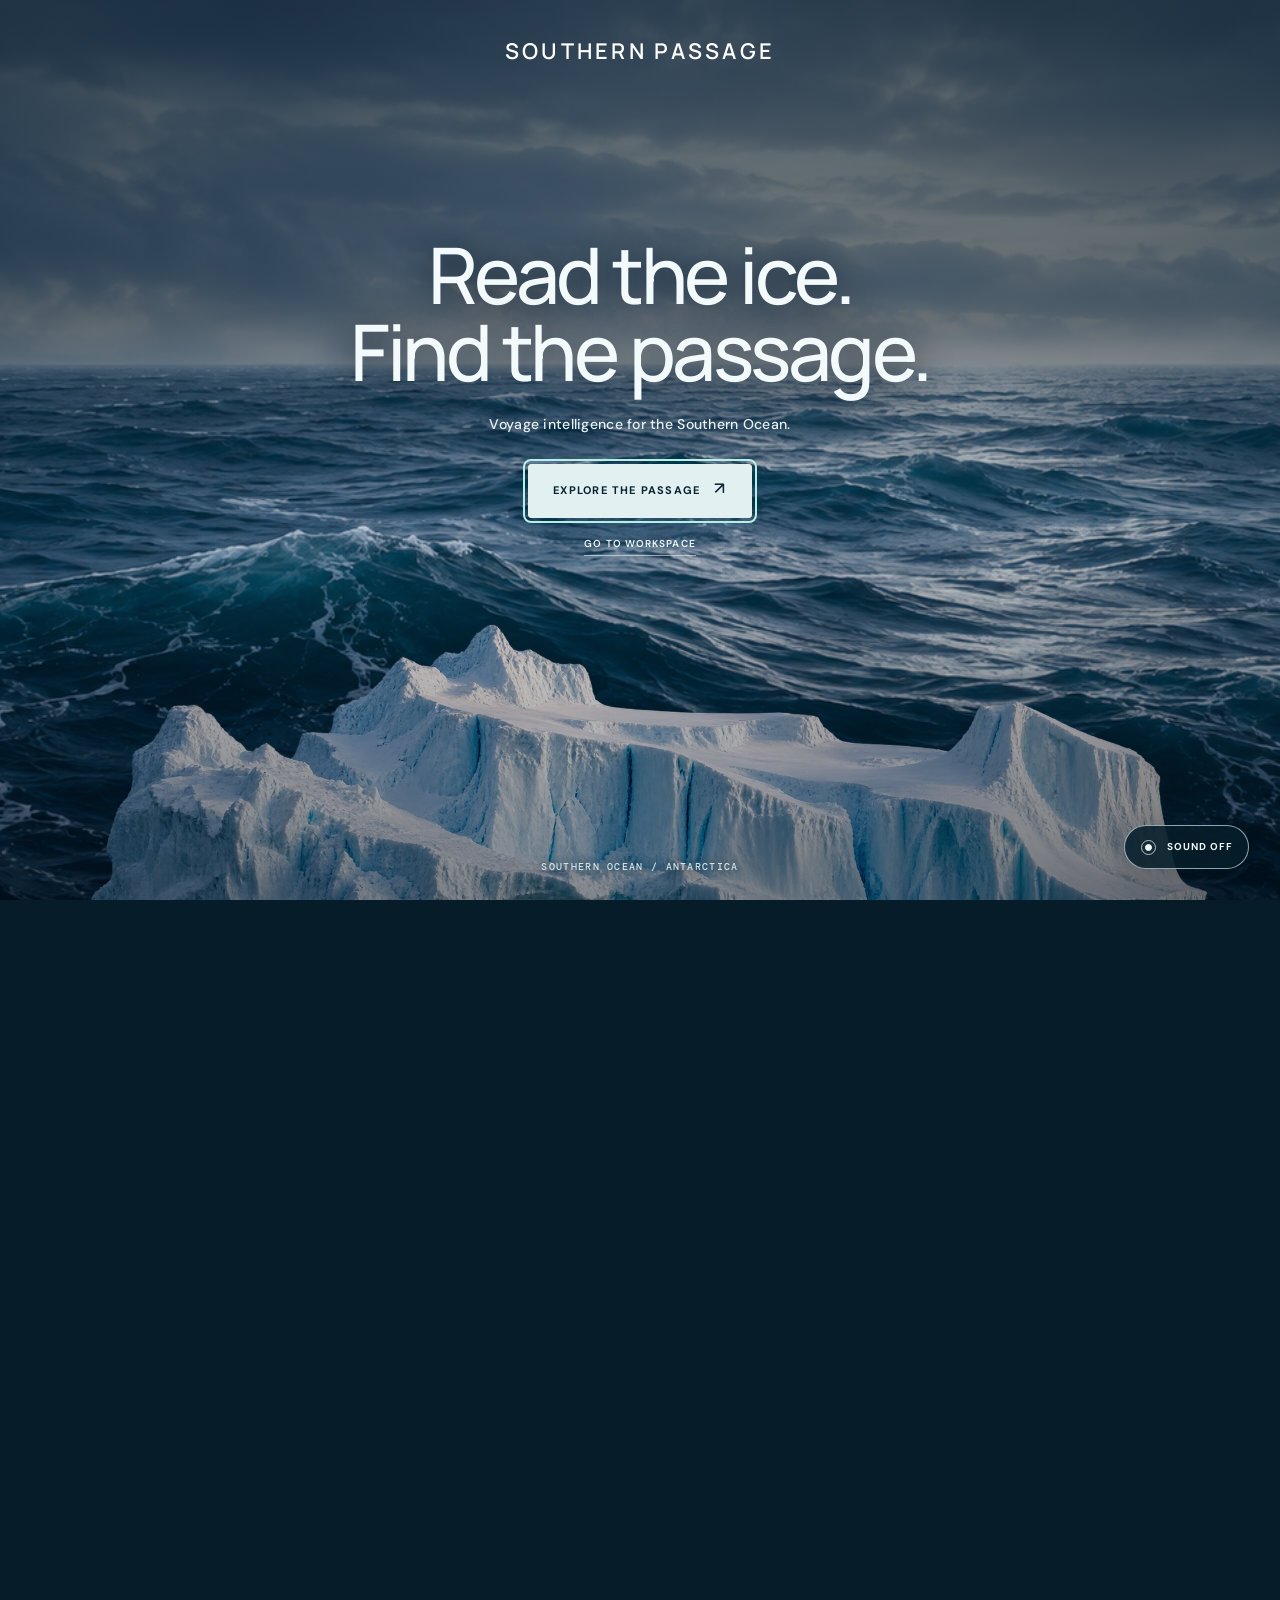
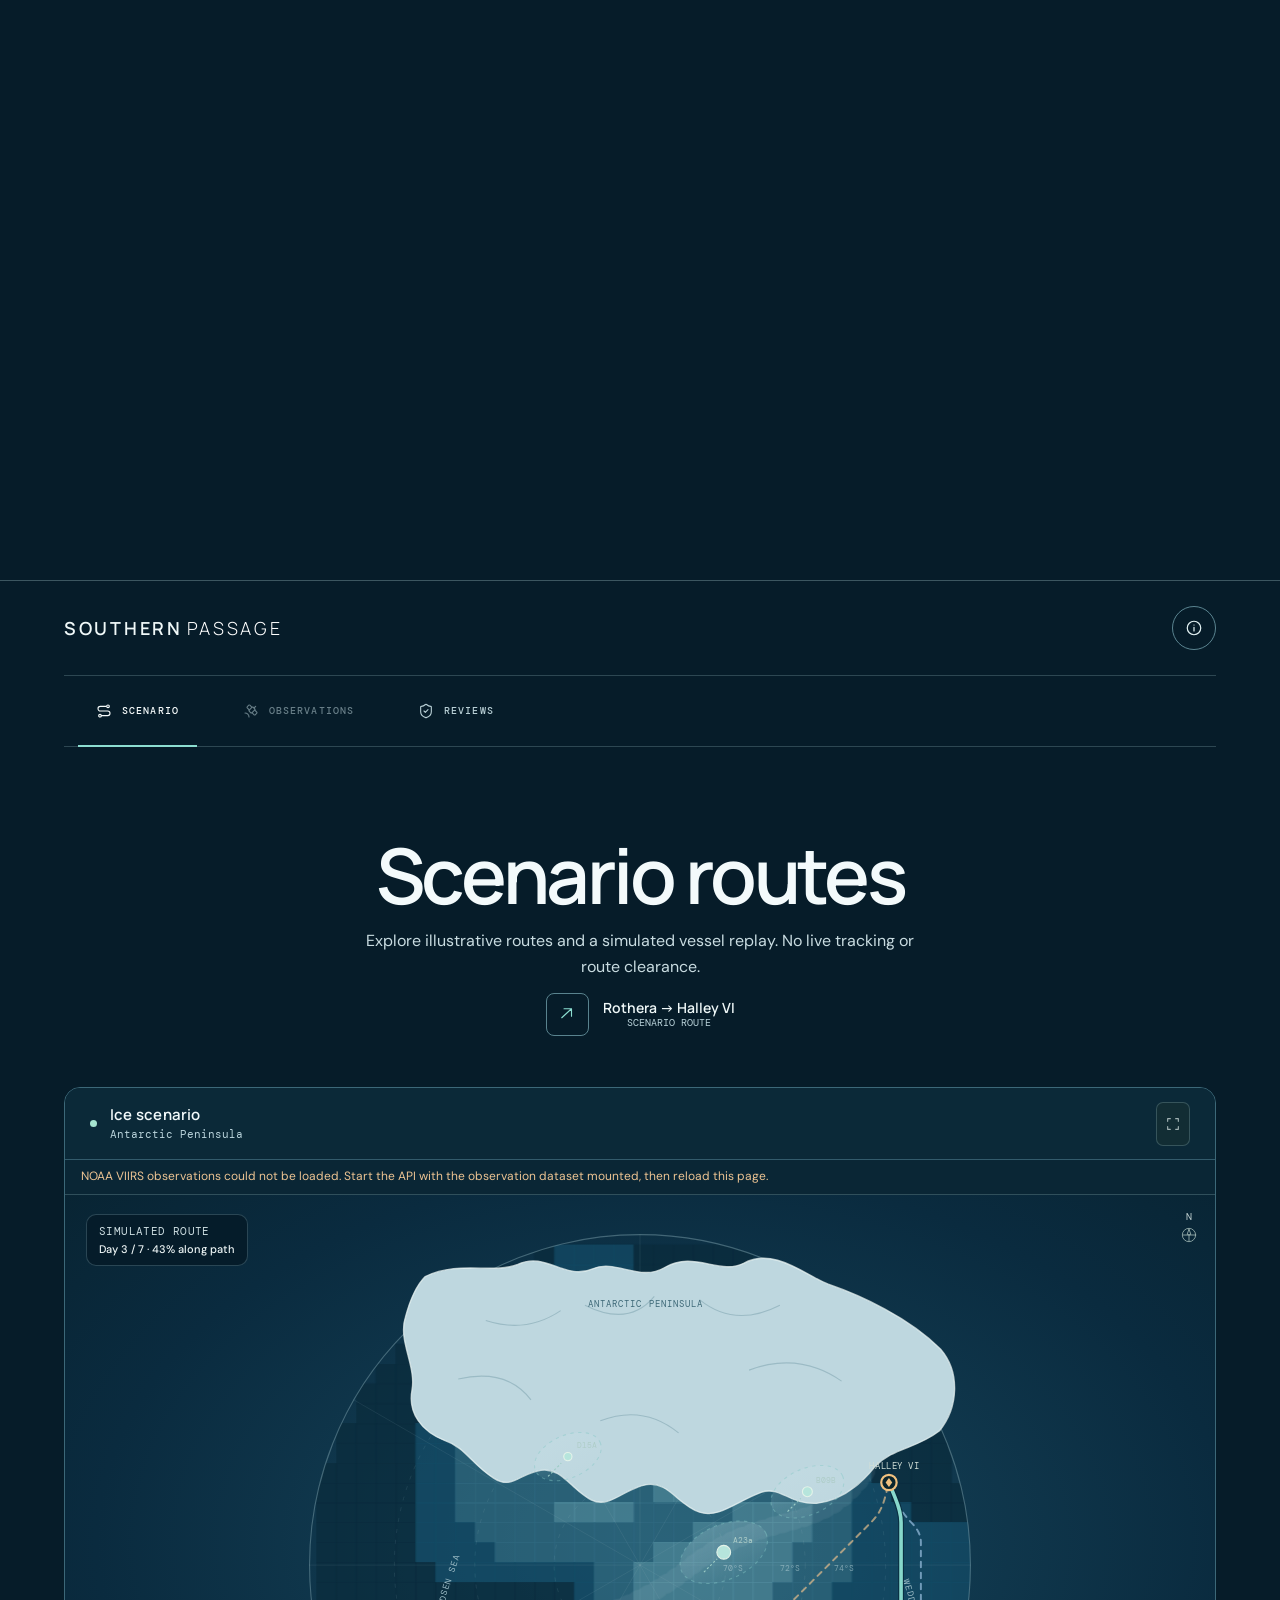
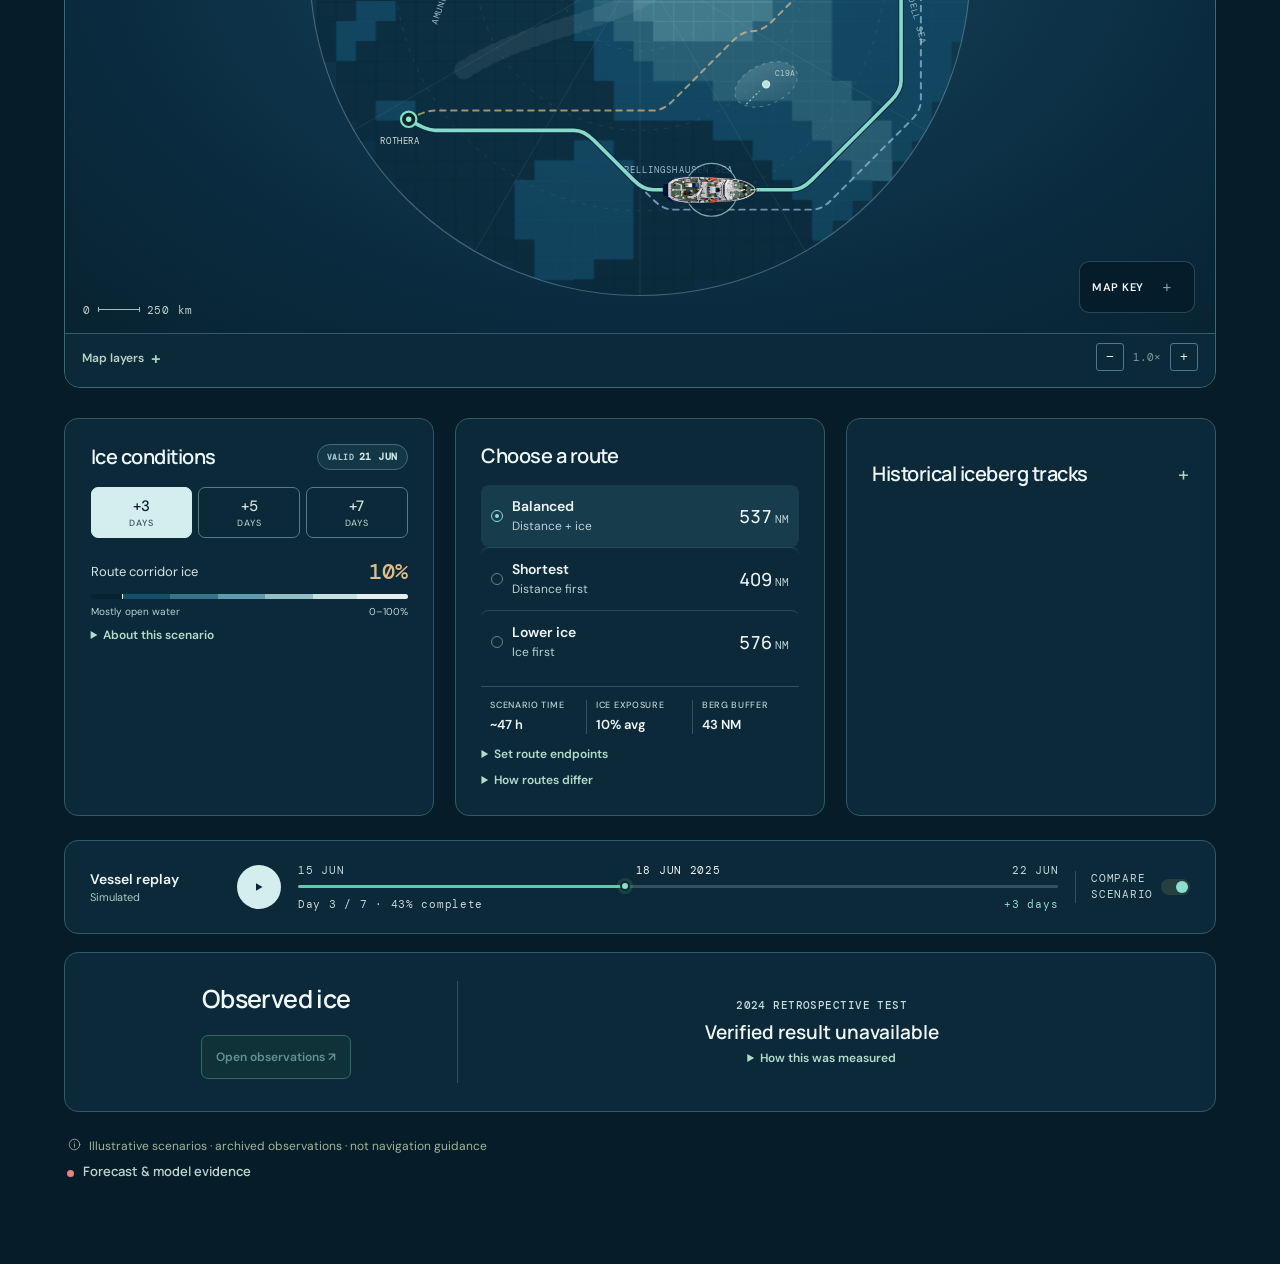
==== commit 3a1b9c14: "Harden production release and responsive UI" ====
--- a/index.html
+++ b/index.html
@@ -2,7 +2,7 @@
 <html lang="en">
 <head>
   <meta charset="utf-8">
-  <meta name="viewport" content="width=device-width, initial-scale=1">
+  <meta name="viewport" content="width=device-width, initial-scale=1, viewport-fit=cover">
   <meta name="theme-color" content="#061c29">
   <meta name="description" content="Southern Passage brings Antarctic sea-ice observations, voyage scenarios, and research evidence into one planning workspace. Scenario routes are illustrative, not navigation guidance.">
   <title>Southern Passage</title>
--- a/marine.css
+++ b/marine.css
@@ -554,3 +554,57 @@
   .experience-second, .experience-third { display: none !important; }
   .sound-toggle:hover, #workspace .insights-column > .panel:hover { transform: none; }
 }
+
+/* Release hardening: predictable safe-area layout and touch ergonomics. */
+html { min-width: 0; overflow-x: clip; }
+body { min-width: 0; padding-left: env(safe-area-inset-left); padding-right: env(safe-area-inset-right); }
+button, a, input, select, textarea { touch-action: manipulation; }
+#workspace .icon-button,
+#workspace .play-button,
+#workspace .control-button,
+#workspace .horizon,
+#workspace .primary-button,
+#workspace #replay-observation-button,
+#workspace .review-form-actions button { min-height: 44px; }
+#workspace .icon-button,
+#workspace .play-button { min-width: 44px; width: 44px; height: 44px; }
+#workspace .route-option { min-height: 54px; }
+#workspace input,
+#workspace select,
+#workspace textarea { max-width: 100%; font-size: 16px; }
+#workspace img,
+#workspace svg,
+#workspace canvas { max-width: 100%; }
+.sound-toggle { bottom: max(clamp(17px, 2.4vw, 34px), calc(env(safe-area-inset-bottom) + 10px)); }
+
+@media (max-width: 760px) {
+  #workspace { padding-left: max(17px, env(safe-area-inset-left)); padding-right: max(17px, env(safe-area-inset-right)); }
+  #workspace .workspace-nav { overflow-x: auto; overscroll-behavior-inline: contain; scrollbar-width: none; }
+  #workspace .workspace-nav::-webkit-scrollbar { display: none; }
+  #workspace .workspace-nav__item { min-width: 92px; min-height: 48px; font-size: 12px; }
+  #workspace .map-controls .control-button { min-height: 44px; padding: 9px 10px; font-size: 10px; }
+  #workspace .horizon { min-height: 48px; padding: 8px 5px; font-size: 13px; }
+  #workspace .horizon small { font-size: 9px; }
+  #workspace .timeline { gap: 14px; }
+  #workspace .replay-evidence__intro h2 { font-size: 24px; }
+  #workspace .evidence-figures b { font-size: clamp(24px, 8vw, 34px); }
+  .sound-toggle { right: max(0px, env(safe-area-inset-right)); }
+}
+
+@media (max-width: 480px) {
+  #workspace .workspace-nav__item { font-size: 11px; }
+  #workspace .map-topline { min-height: 70px; height: auto; padding-block: 9px; }
+  #workspace .map-controls { flex-wrap: wrap; justify-content: flex-end; }
+  #workspace .map-controls .control-button { font-size: 10px; }
+  #workspace .map-title strong { font-size: 14px; }
+  #workspace .map-title span:not(.status-pip) { font-size: 11px; }
+  #workspace .outlook-panel .section-top #forecast-date { font-size: 11px; }
+}
+
+@media (max-width: 360px) {
+  #workspace { padding-left: max(12px, env(safe-area-inset-left)); padding-right: max(12px, env(safe-area-inset-right)); }
+  #workspace .workspace-nav__item { min-width: 86px; padding-inline: 4px; font-size: 10px; }
+  #workspace .horizon { min-height: 48px; padding: 7px 4px; font-size: 12px; }
+  #workspace .horizon small { font-size: 9px; }
+  #workspace .outlook-panel .section-top #forecast-date { font-size: 10px; }
+}
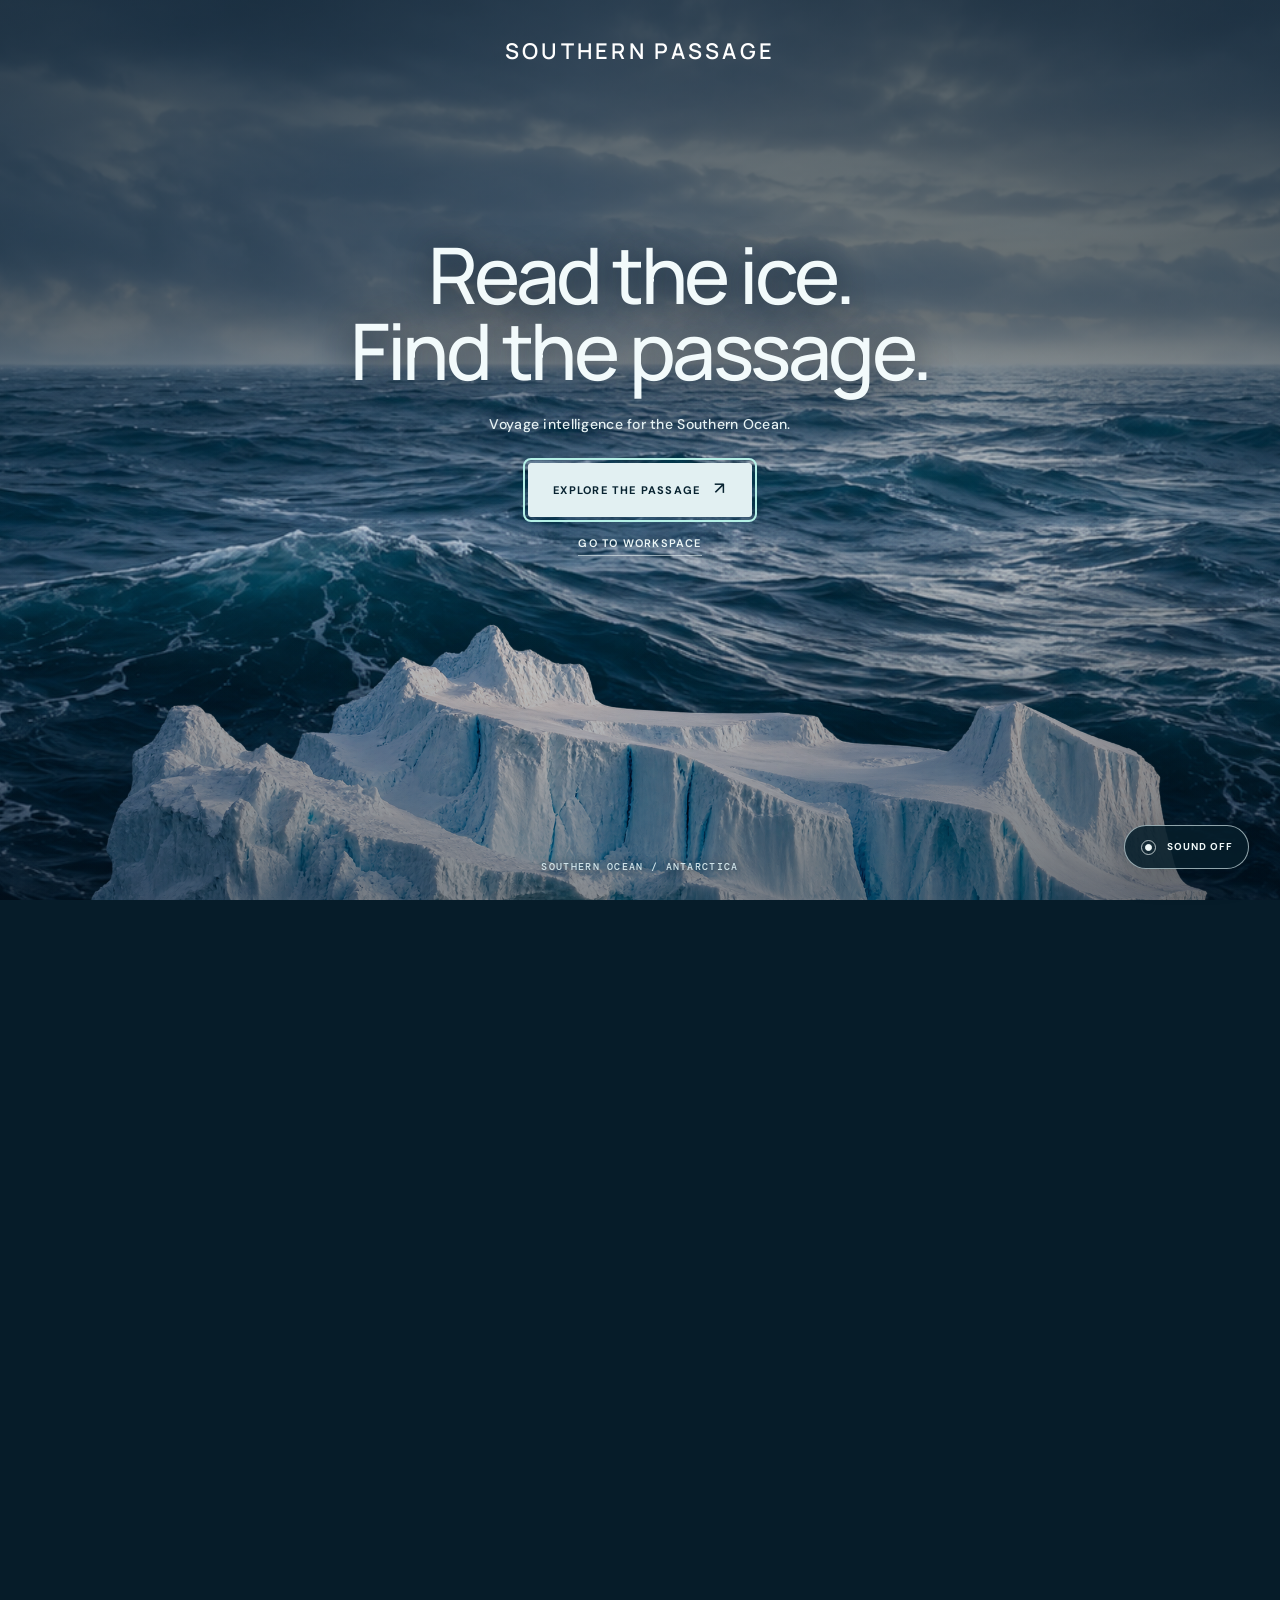
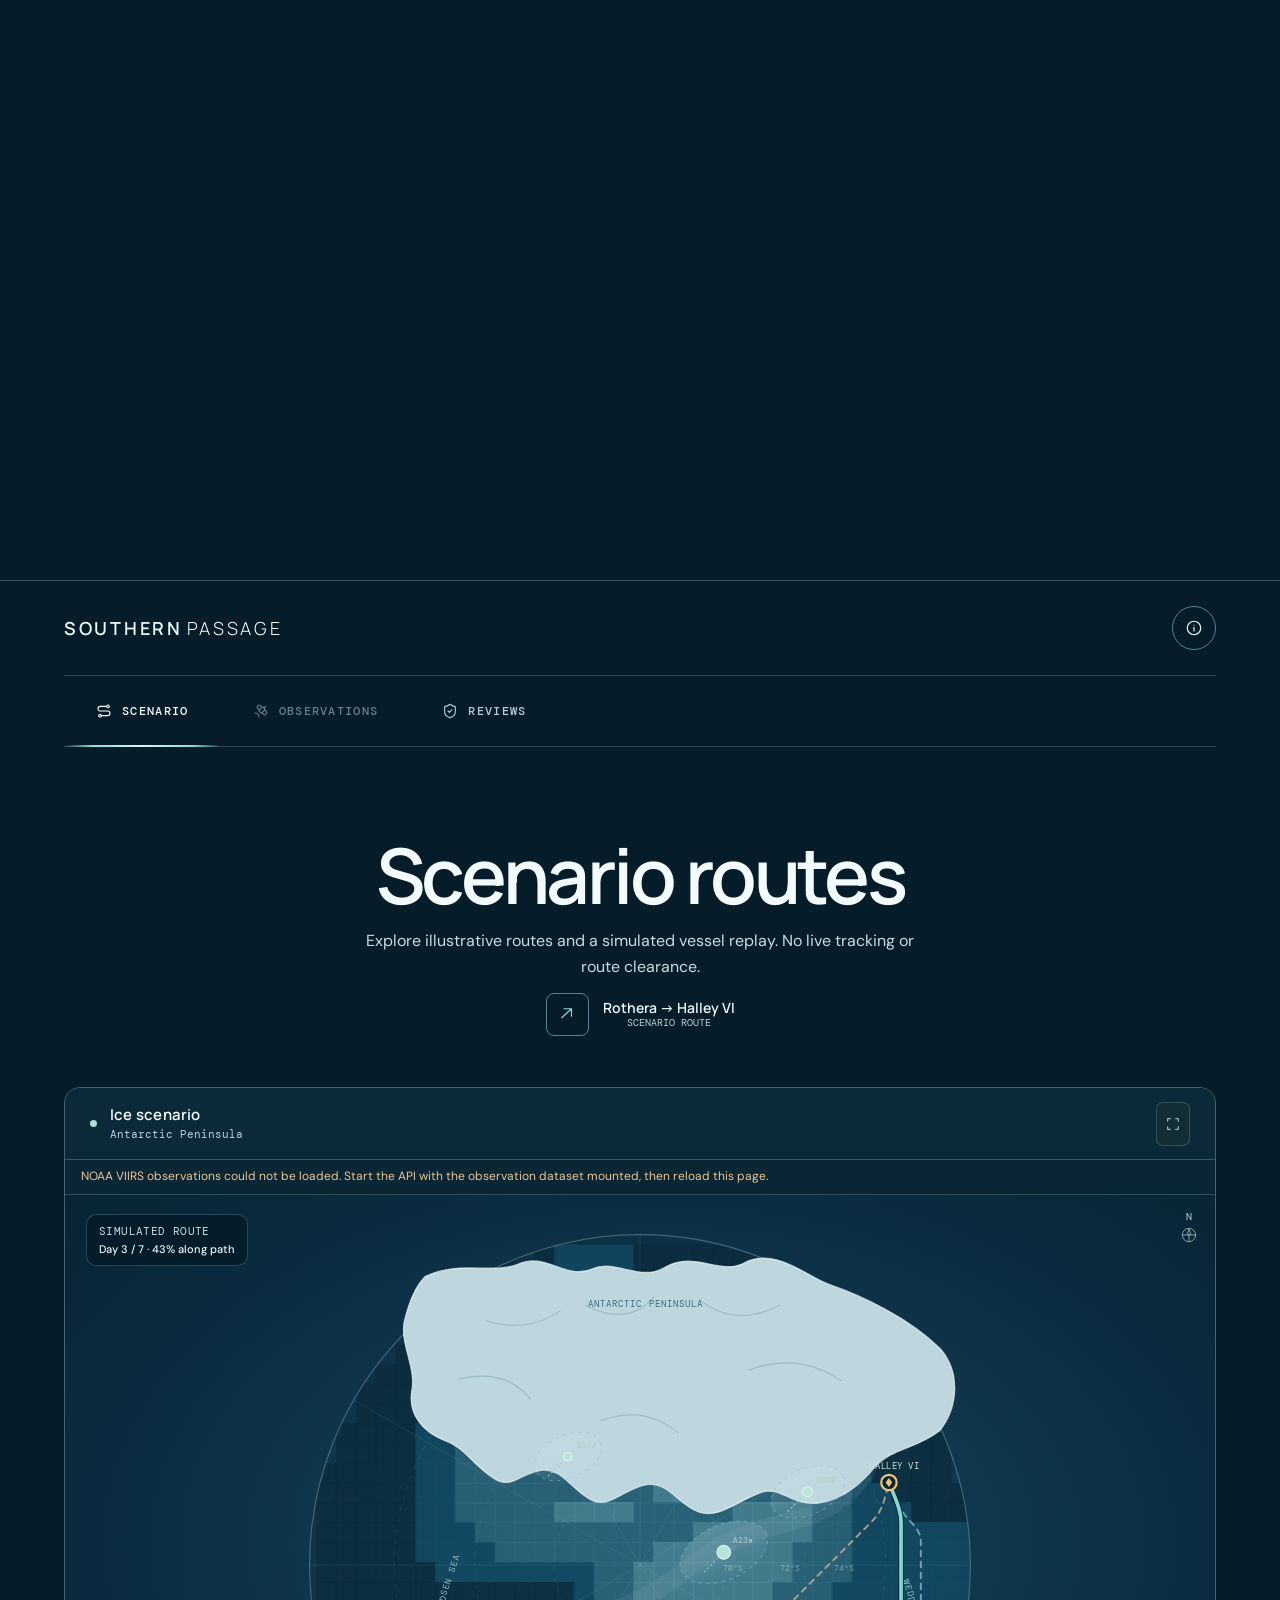
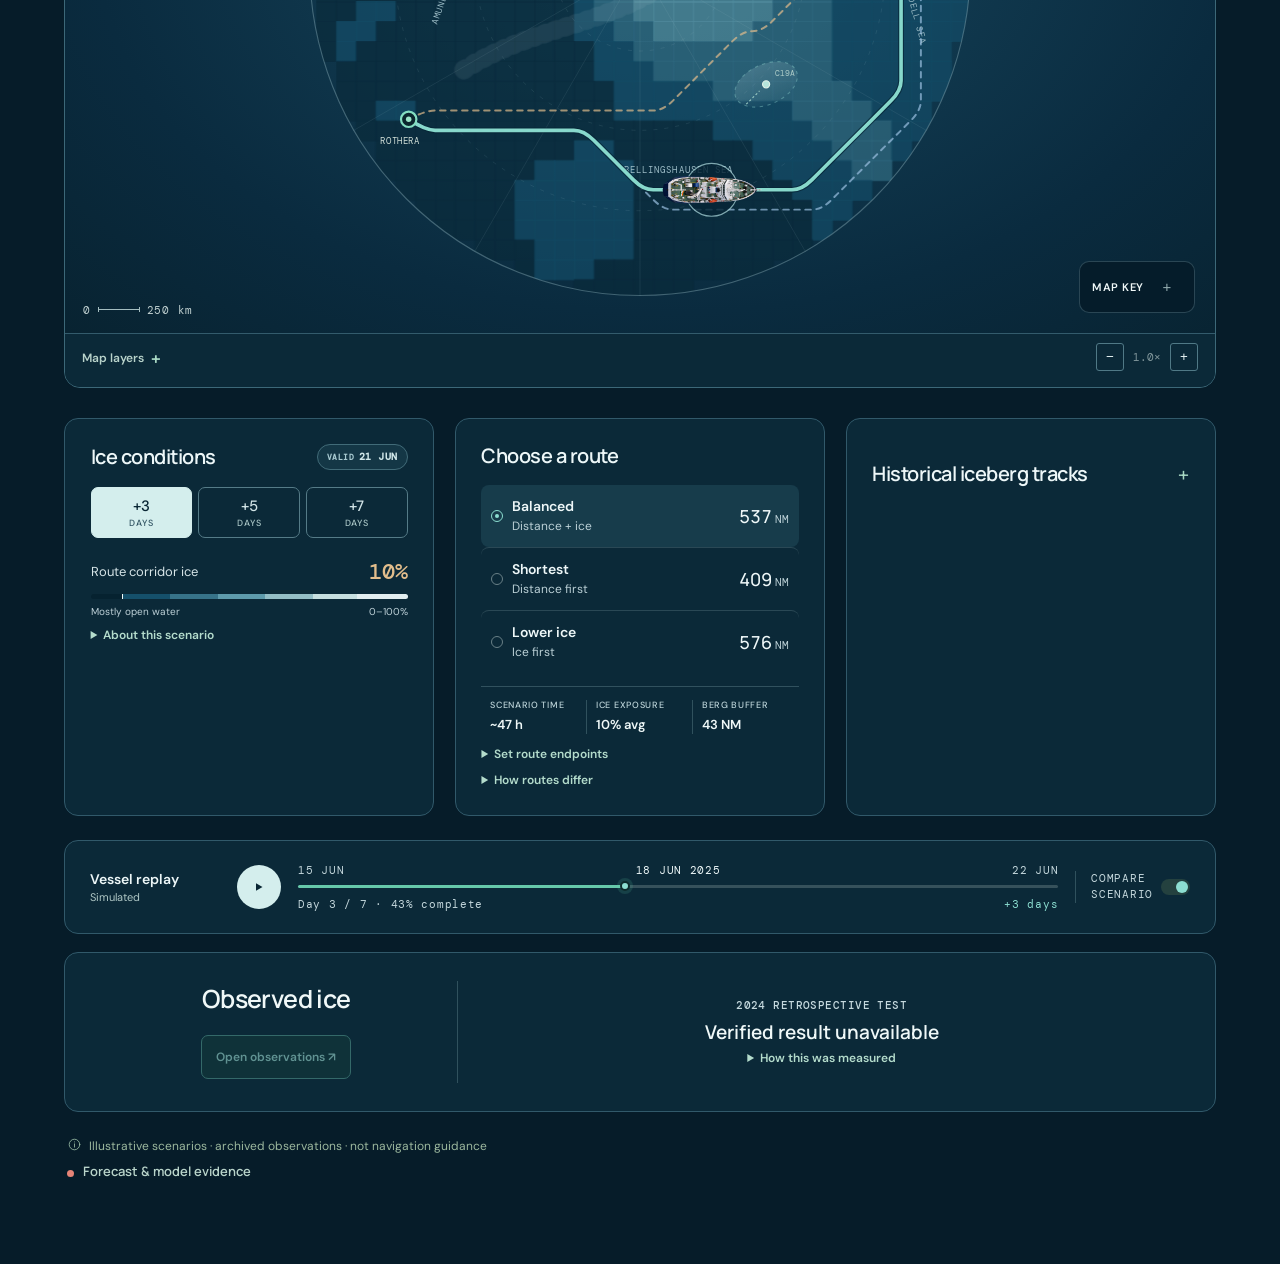
==== commit 90b4d12a: "Refine voyage motion and workspace transitions" ====
--- a/index.html
+++ b/index.html
@@ -54,6 +54,7 @@
         <button class="workspace-nav__item is-active" id="nav-scenario" type="button" data-workspace-target="scenario" aria-current="page"><svg viewBox="0 0 24 24" aria-hidden="true"><circle cx="6" cy="19" r="2"/><path d="M8 19h9.5a3.5 3.5 0 0 0 0-7h-11a3.5 3.5 0 0 1 0-7H15"/><circle cx="18" cy="5" r="2"/></svg><span>Scenario</span></button>
         <button class="workspace-nav__item" id="nav-observations" type="button" data-workspace-target="observations" disabled aria-disabled="true" title="Checking the satellite archive"><svg viewBox="0 0 24 24" aria-hidden="true"><path d="m13.5 6.5-3.15-3.15a1.2 1.2 0 0 0-1.7 0l-2.3 2.3a1.2 1.2 0 0 0 0 1.7L9.5 10.5m7-3L19 5m-1.5 5.5 3.15 3.15a1.2 1.2 0 0 1 0 1.7l-2.3 2.3a1.2 1.2 0 0 1-1.7 0L13.5 14.5M9 21a6 6 0 0 0-6-6"/><path d="M9.35 10.65a1.2 1.2 0 0 0 0 1.7l2.3 2.3a1.2 1.2 0 0 0 1.7 0l4.3-4.3a1.2 1.2 0 0 0 0-1.7l-2.3-2.3a1.2 1.2 0 0 0-1.7 0z"/></svg><span>Observations</span></button>
         <button class="workspace-nav__item" id="nav-reviews" type="button" data-workspace-target="reviews"><svg viewBox="0 0 24 24" aria-hidden="true"><path d="M20 13c0 5-3.5 7.5-7.66 8.95a1 1 0 0 1-.67-.01C7.5 20.5 4 18 4 13V6a1 1 0 0 1 1-1c2 0 4.5-1.2 6.24-2.72a1.17 1.17 0 0 1 1.52 0C14.51 3.81 17 5 19 5a1 1 0 0 1 1 1z"/><path d="m9 12 2 2 4-4"/></svg><span>Reviews</span></button>
+        <span class="workspace-nav__indicator" aria-hidden="true"></span>
       </nav>
       <section class="workspace-head">
         <div><h1 id="page-title">Scenario routes<em id="page-title-accent"></em></h1><p class="intro" id="page-intro">Explore illustrative routes and a simulated vessel replay. No live tracking or route clearance.</p></div>
--- a/marine.css
+++ b/marine.css
@@ -88,6 +88,21 @@
 /* One continuous scroll composition: sea pans, ice rises, three lines of thought crossfade. */
 .experience { height: 420svh; background: #061c29; }
 .experience-stage { min-height: 560px; background: #102c3d; }
+.experience-stage::before {
+  content: '';
+  position: absolute;
+  z-index: 2;
+  top: -12%;
+  bottom: -12%;
+  left: -28vw;
+  width: 28vw;
+  background: linear-gradient(90deg, transparent, rgba(218, 244, 245, .11) 46%, rgba(239, 251, 251, .2) 50%, rgba(218, 244, 245, .08) 54%, transparent);
+  opacity: var(--ice-sweep-opacity, 0);
+  transform: translate3d(var(--ice-sweep-x, -18vw), 0, 0) skewX(-7deg);
+  filter: blur(7px);
+  pointer-events: none;
+  will-change: transform, opacity;
+}
 .experience-image {
   z-index: -5;
   inset: -9%;
@@ -158,6 +173,9 @@
   text-transform: uppercase;
   text-shadow: 0 3px 32px rgba(2, 19, 31, .82), 0 1px 2px rgba(2, 19, 31, .6);
 }
+.experience-title h1 { clip-path: inset(calc(100% - var(--scene-one-reveal, 100%)) 0 0); filter: blur(var(--scene-one-blur, 0)); }
+.experience-second strong { clip-path: inset(calc(100% - var(--scene-two-reveal, 0%)) 0 0); filter: blur(var(--scene-two-blur, 6px)); }
+.experience-third strong { clip-path: inset(calc(100% - var(--scene-three-reveal, 0%)) 0 0); filter: blur(var(--scene-three-blur, 6px)); }
 .experience-title__body, .experience-second > span, .experience-third > span {
   max-width: 46ch;
   margin-top: 20px;
@@ -171,18 +189,39 @@
 .experience-progress { background: rgba(226, 240, 243, .24); }
 .experience-progress span { background: #8cded1; }
 
+/* Keep navigational and measurement labels legible on high-density displays. */
+#launch-skip,
+.experience-header__action,
+.experience-index,
+.experience-second p,
+.experience-third p { font-size: 11px; }
+
 /* The operational chapter keeps the ocean palette while increasing information contrast. */
-#workspace { max-width: 1800px; background: #061c29; }
+#workspace { max-width: 1800px; min-height: 100svh; background: #061c29; }
 #workspace::before { background: rgba(194, 226, 231, .29); }
 #workspace .topbar { border-bottom-color: var(--line); }
 #workspace .brand-name { color: #eff8f8; font-size: 18px; }
 #workspace .icon-button { border-color: #5a8490; border-radius: 50%; color: #e3f2f3; }
 #workspace .icon-button:hover { background: #143848; border-color: #8cded1; }
-#workspace .workspace-nav { margin-bottom: clamp(52px, 7vw, 105px); border-bottom-color: var(--line); }
-#workspace .workspace-nav__item { color: #b8cfd5; }
+#workspace .workspace-nav { position: relative; margin-bottom: clamp(52px, 7vw, 105px); border-bottom-color: var(--line); }
+#workspace .workspace-nav__item { color: #b8cfd5; font-size: 12px; }
 #workspace .workspace-nav__item:hover:not(:disabled) { color: #f3fbfb; }
 #workspace .workspace-nav__item.is-active { color: #f6fbfb; }
-#workspace .workspace-nav__item.is-active::after { background: #8cded1; height: 2px; }
+#workspace .workspace-nav__item::after { display: none; }
+#workspace .workspace-nav__indicator {
+  position: absolute;
+  z-index: 2;
+  bottom: -1px;
+  left: 0;
+  width: var(--nav-indicator-width, 0px);
+  height: 2px;
+  background: linear-gradient(90deg, transparent, #8cded1 18%, #e2eef0 50%, #8cded1 82%, transparent);
+  opacity: 0;
+  transform: translate3d(var(--nav-indicator-x, 0px), 0, 0);
+  transition: transform .48s var(--marine-ease), opacity .2s ease;
+  pointer-events: none;
+}
+#workspace .workspace-nav.indicator-ready .workspace-nav__indicator { opacity: 1; }
 #workspace .workspace-nav__item:disabled { opacity: .55; cursor: not-allowed; }
 #workspace .workspace-head {
   display: grid;
@@ -442,15 +481,29 @@
 
 @media (hover: hover) and (prefers-reduced-motion: no-preference) {
   #workspace .insights-column > .panel:hover { transform: translateY(-4px); border-color: #6593a0; background: #103142; }
+  .marine-magnet {
+    transform: translate3d(var(--magnet-x, 0px), var(--magnet-y, 0px), 0);
+    transition: transform .38s var(--marine-ease), color .25s, background-color .25s, border-color .25s;
+    will-change: transform;
+  }
 }
 @supports (animation-timeline: view()) {
   @media (prefers-reduced-motion: no-preference) {
+    #workspace .map-panel {
+      animation: marine-map-reveal both;
+      animation-timeline: view();
+      animation-range: entry 0% cover 24%;
+    }
     #workspace .insights-column > .panel, #workspace .replay-evidence, #workspace .review-workflow {
-      animation: marine-reveal both;
+      animation: marine-instrument-reveal both;
       animation-timeline: view();
-      animation-range: entry 0% cover 20%;
+      animation-range: entry 0% cover 18%;
     }
-    @keyframes marine-reveal { from { opacity: .74; filter: blur(3px); } to { opacity: 1; filter: blur(0); } }
+    @keyframes marine-map-reveal {
+      from { opacity: .72; clip-path: inset(0 0 13% 0 round 16px); filter: blur(4px); }
+      to { opacity: 1; clip-path: inset(0 0 0 0 round 16px); filter: blur(0); }
+    }
+    @keyframes marine-instrument-reveal { from { opacity: .78; filter: blur(3px); } to { opacity: 1; filter: blur(0); } }
   }
 }
 @supports not (animation-timeline: view()) {
@@ -505,7 +558,7 @@
   .launch-screen__content { margin-top: -12svh; }
   .launch-screen__content h1 { font-size: clamp(38px, 10.4vw, 49px); }
   #launch-enter { min-width: 206px; min-height: 50px; }
-  .experience-index, .experience-second p, .experience-third p { font-size: 8px; letter-spacing: .07em; }
+  .experience-index, .experience-second p, .experience-third p { font-size: 10px; letter-spacing: .07em; }
   .experience-third a { margin-top: 16px; font-size: 10px; }
   #workspace .workspace-nav__item { font-size: 9px; }
   #workspace .demo-label { display: none; }
@@ -529,7 +582,7 @@
   .launch-screen__content h1 { font-size: 36px; }
   .launch-screen__edition { max-width: 32ch; }
   .experience-brand { font-size: 11px; }
-  .experience-header__action { font-size: 8px; }
+  .experience-header__action { font-size: 10px; }
   .experience-title h1, .experience-second strong, .experience-third strong { font-size: 36px; }
   #workspace { padding-inline: 12px; }
   #workspace .brand-name { font-size: 12px; }
@@ -553,6 +606,9 @@
   .experience-title { transform: translateX(-50%) !important; opacity: 1 !important; }
   .experience-second, .experience-third { display: none !important; }
   .sound-toggle:hover, #workspace .insights-column > .panel:hover { transform: none; }
+  .experience-stage::before { display: none; }
+  .experience-title h1, .experience-second strong, .experience-third strong { clip-path: none !important; filter: none !important; }
+  #workspace .workspace-nav__indicator { transition: none; }
 }
 
 /* Release hardening: predictable safe-area layout and touch ergonomics. */
